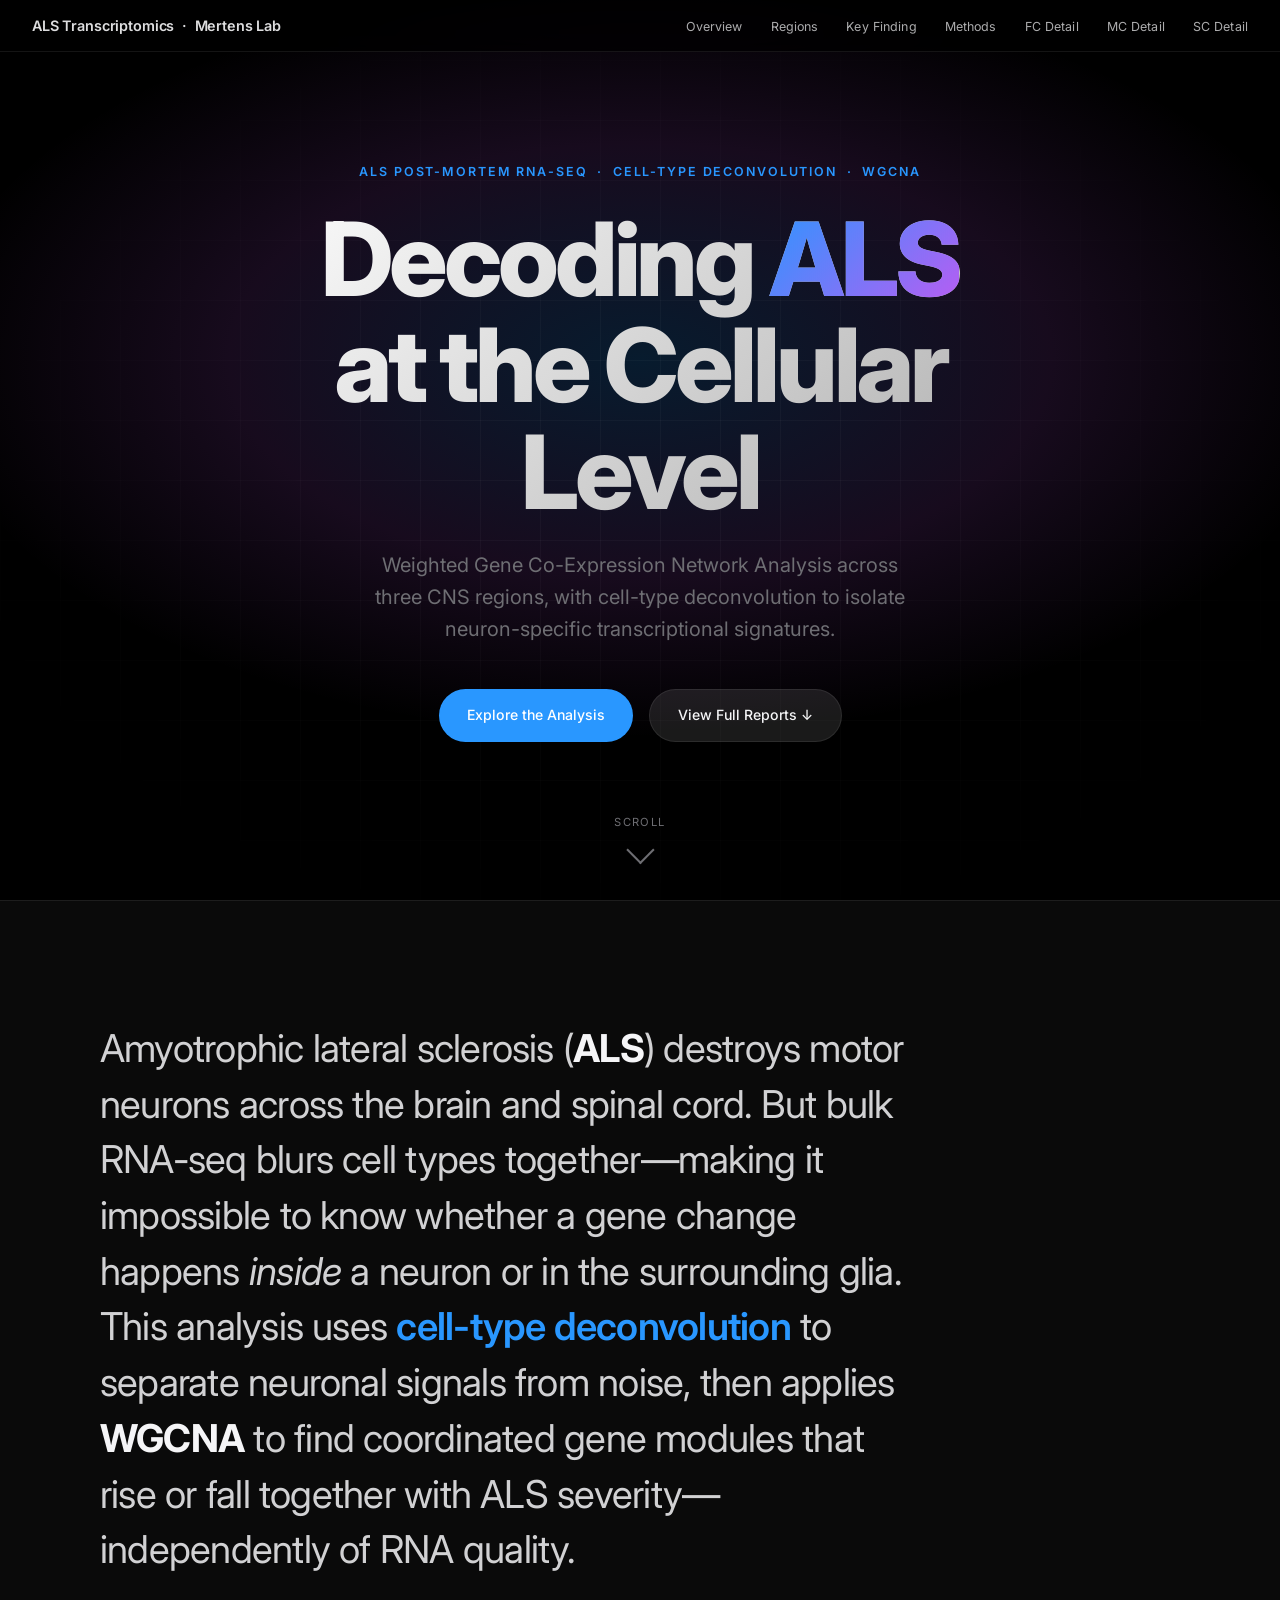
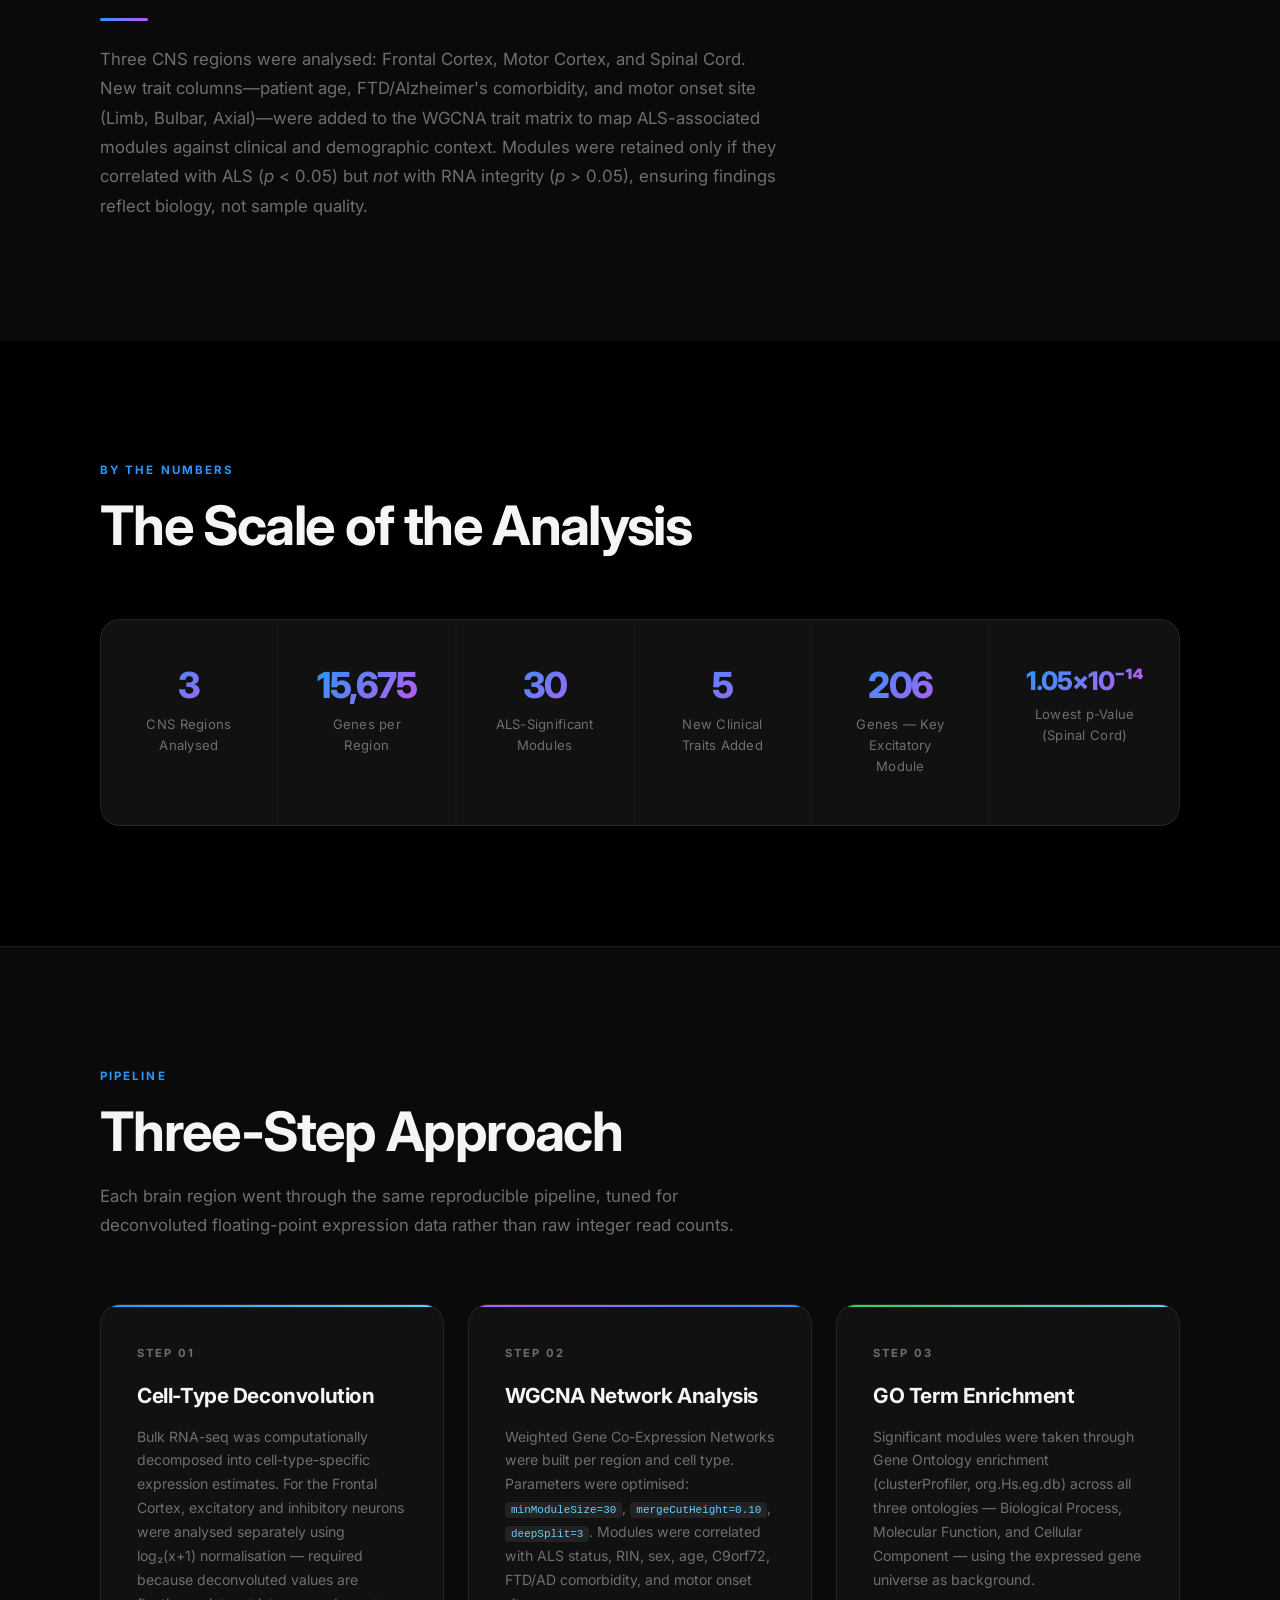
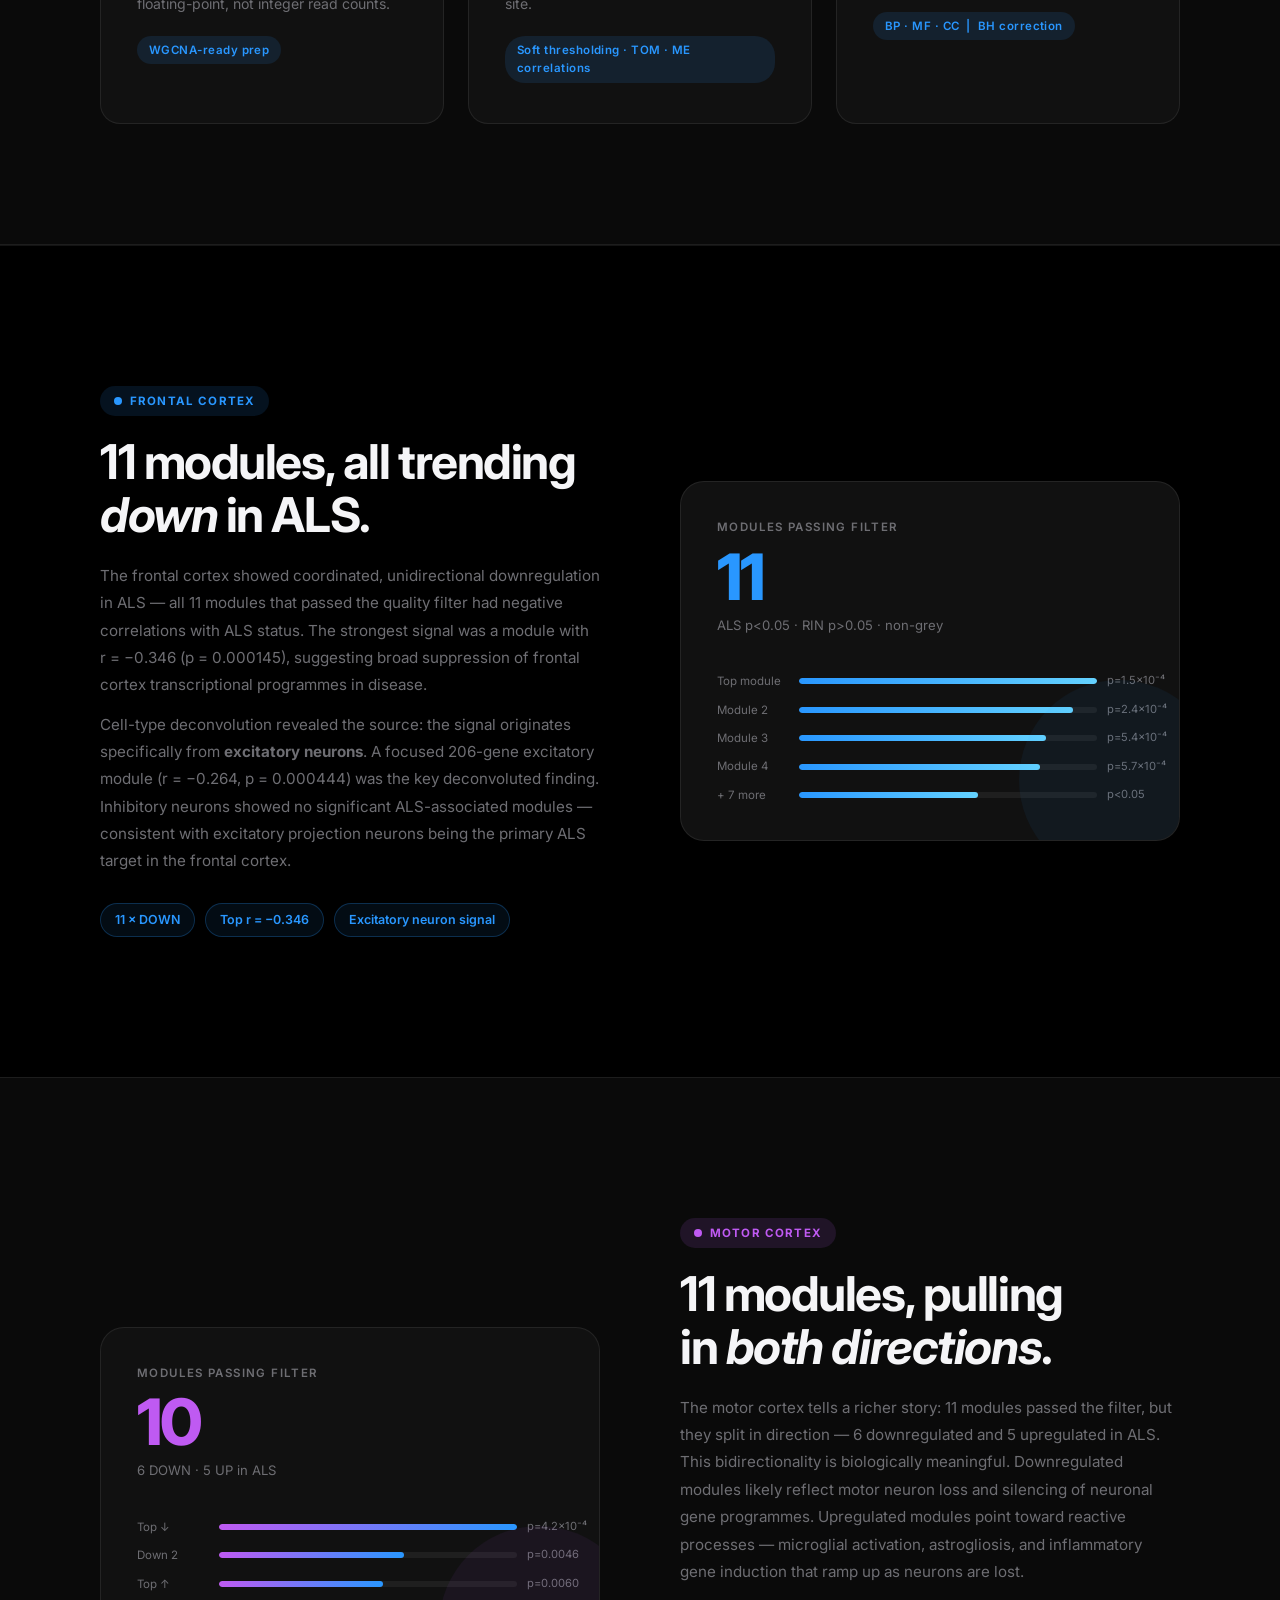
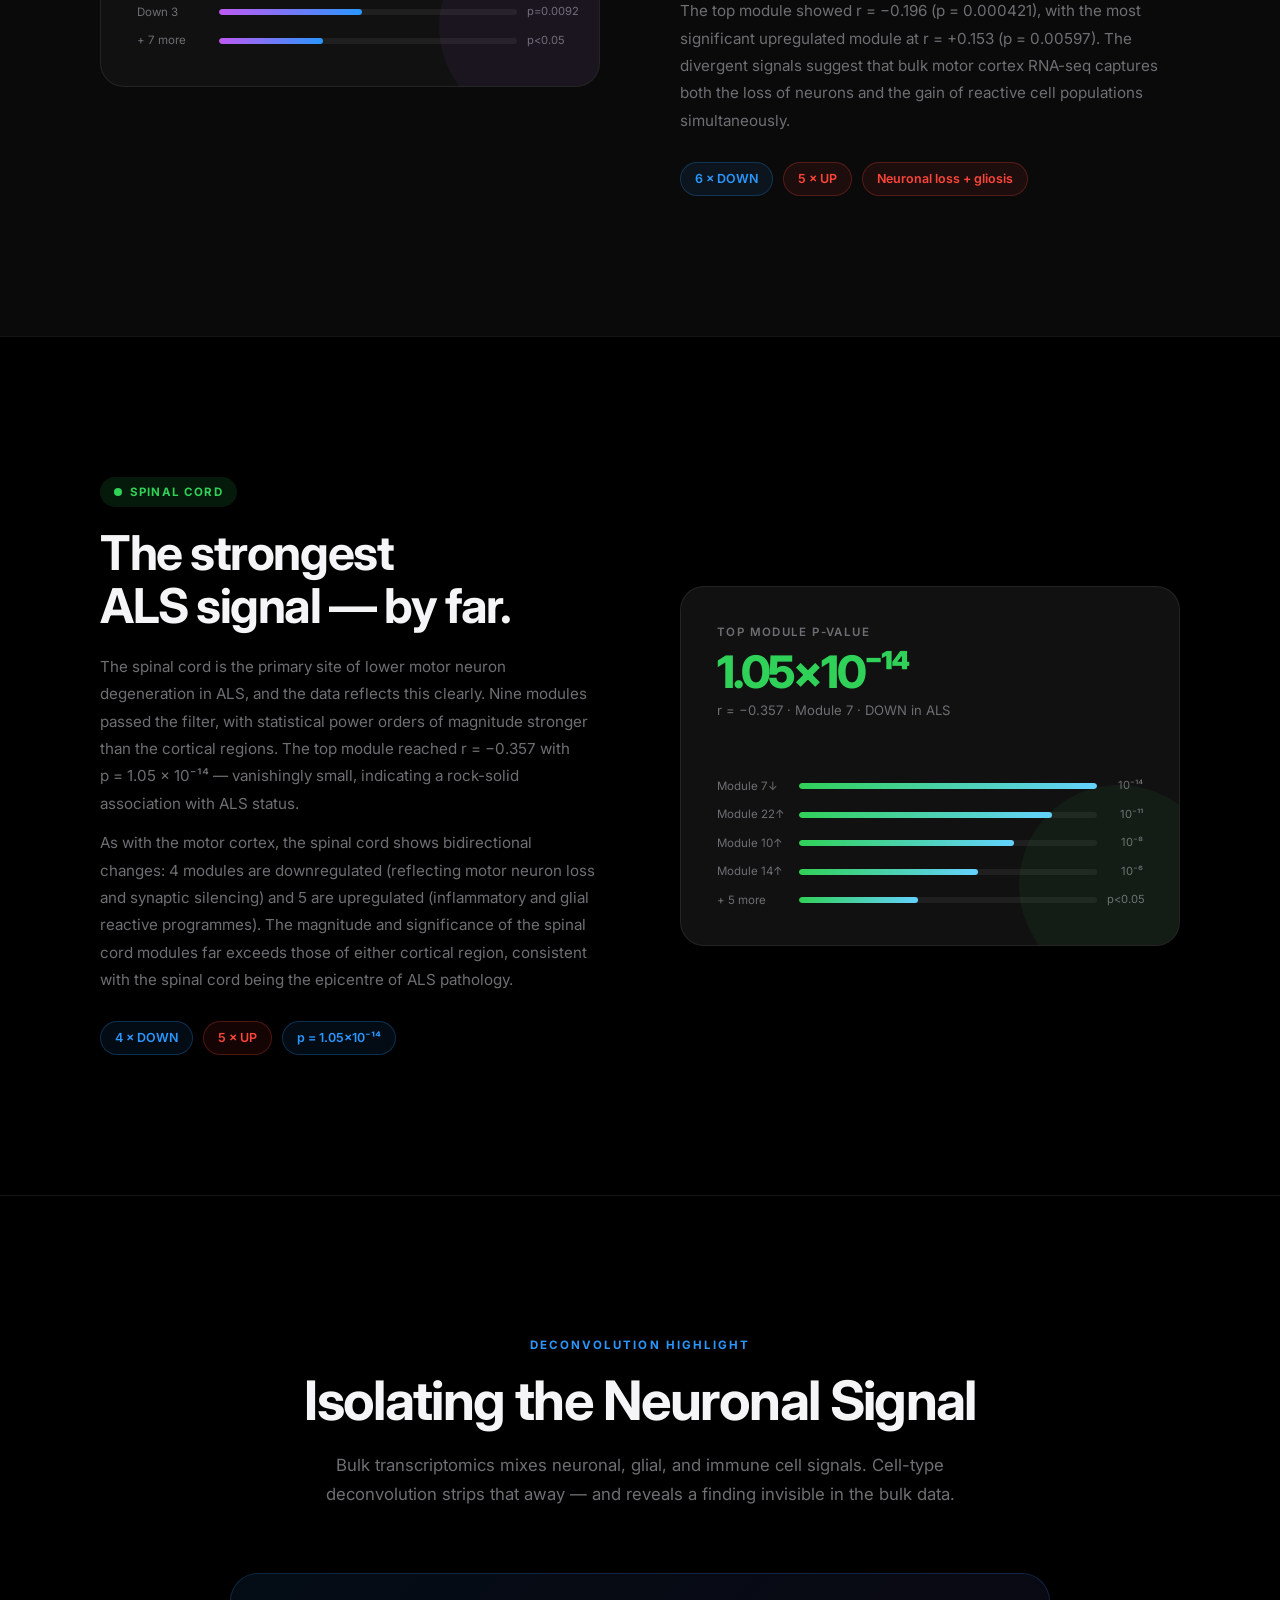
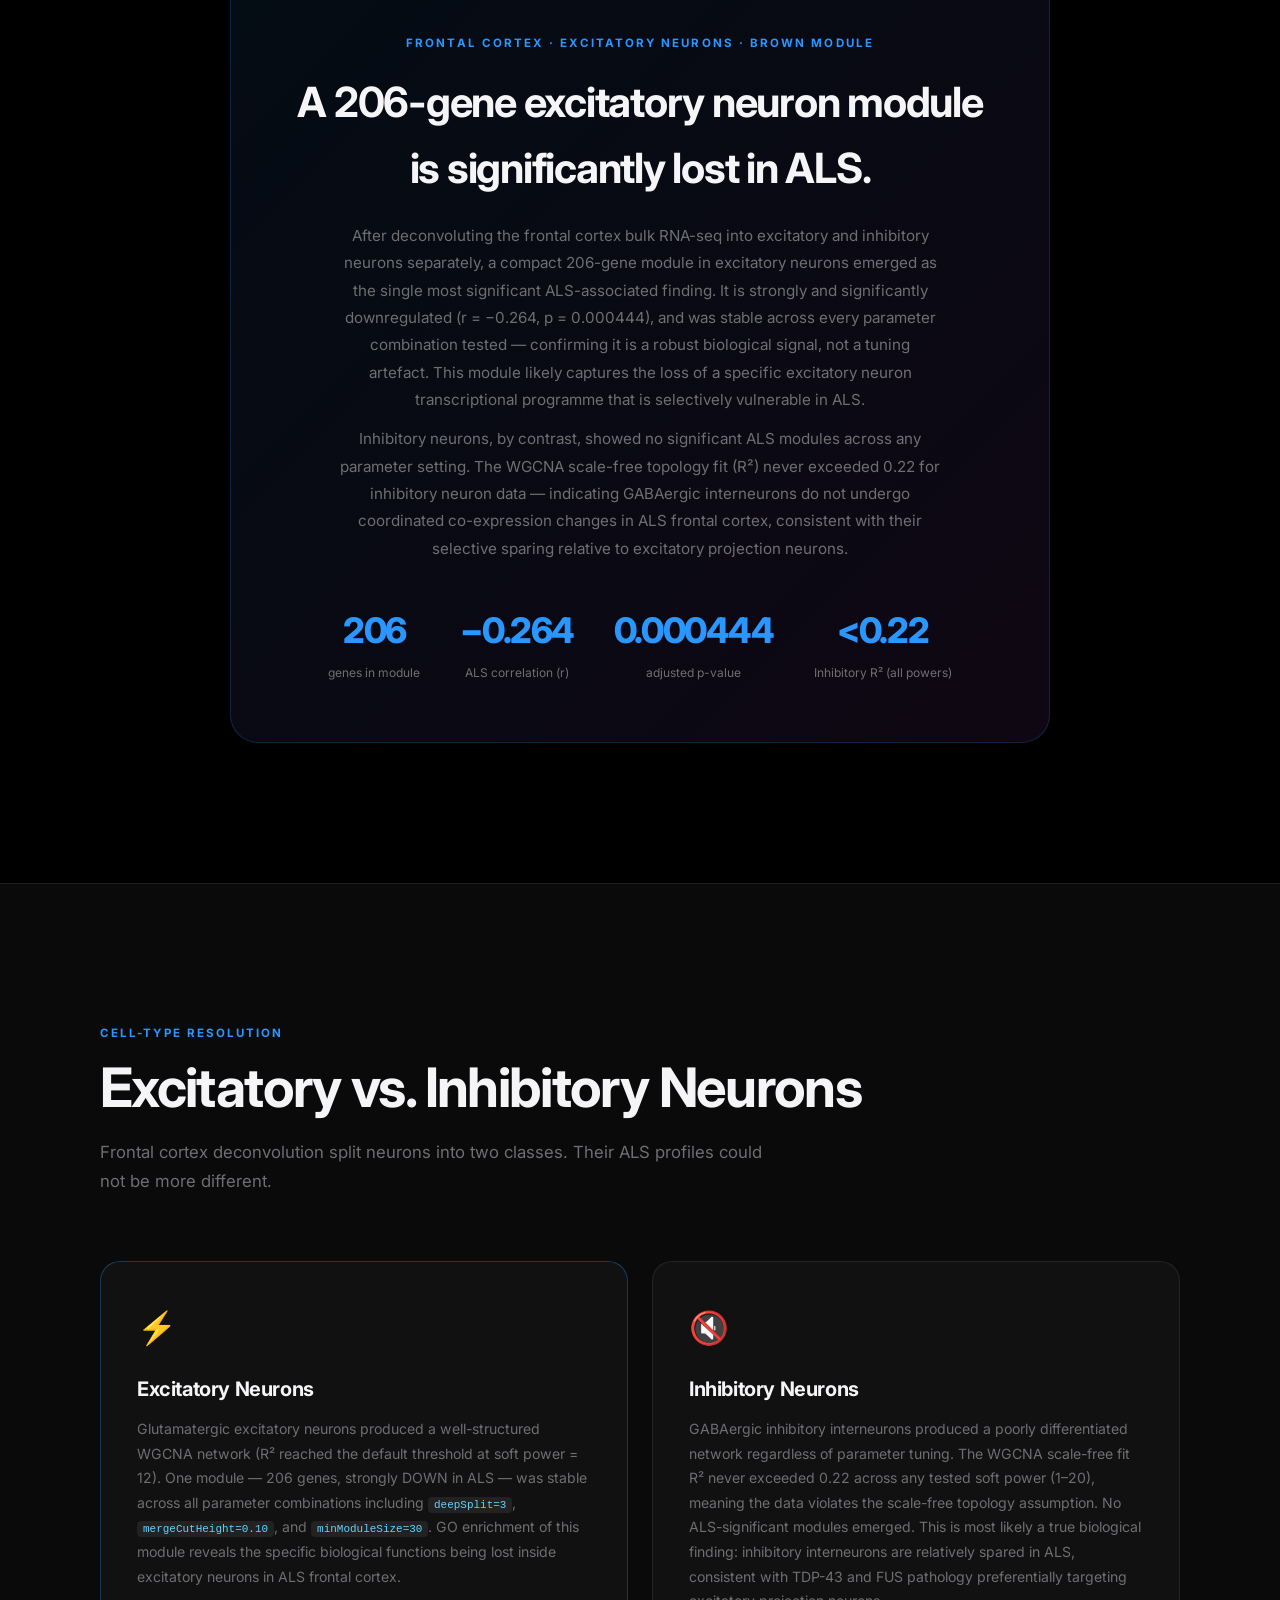
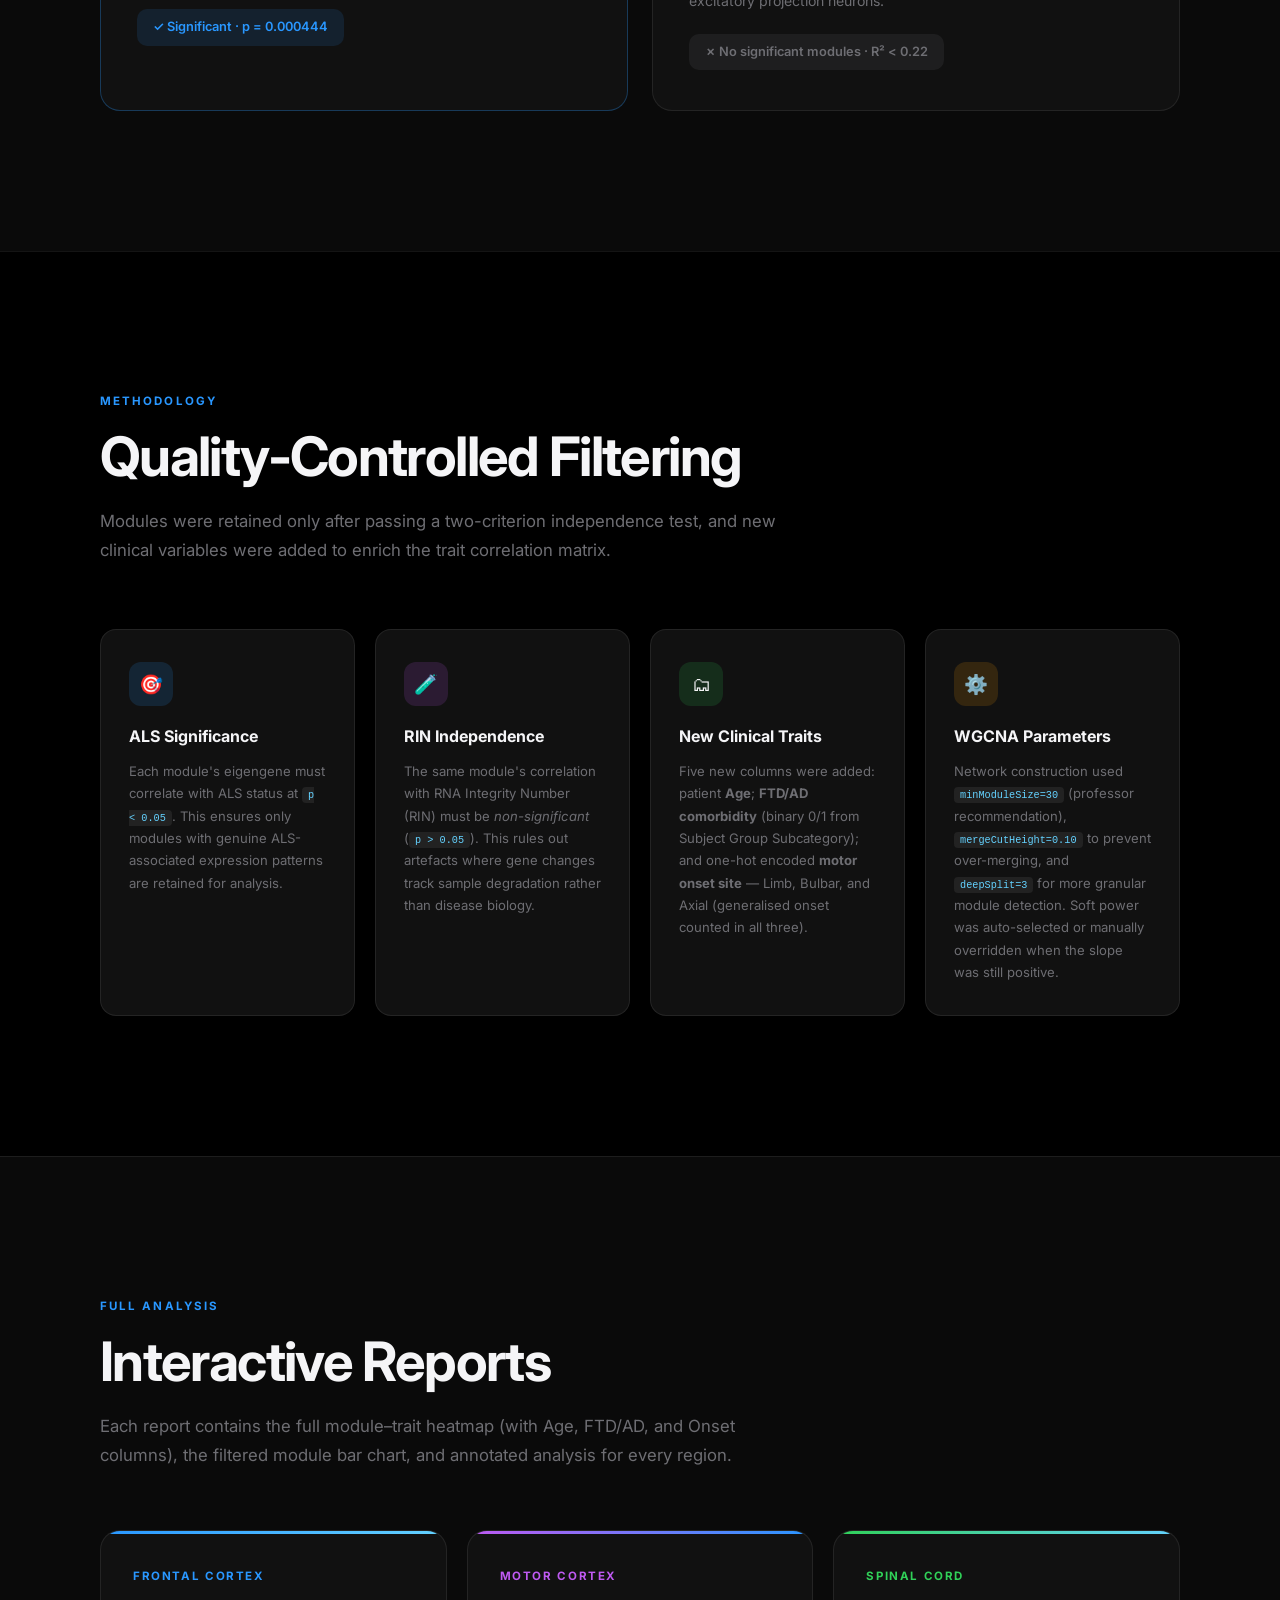
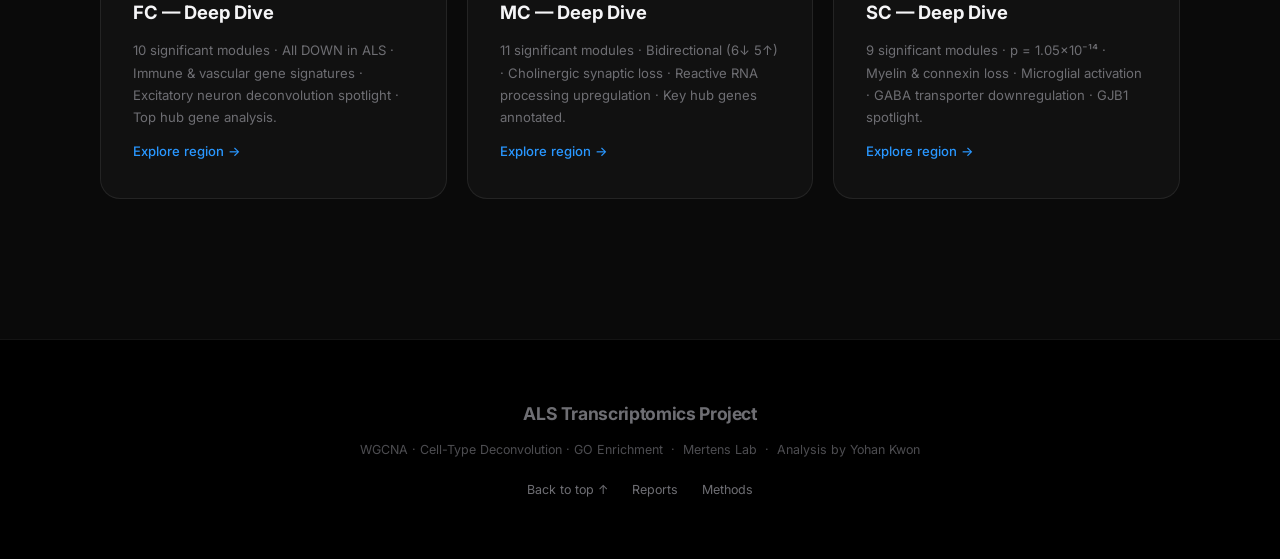
==== index.html @ 83c4ae84 "Add detailed region pages (FC, MC, SC) with gene-level analysis and redesign - Add shared style.css " ====
<!DOCTYPE html>
<html lang="en">
<head>
  <meta charset="UTF-8" />
  <meta name="viewport" content="width=device-width, initial-scale=1.0" />
  <title>ALS Transcriptomics — Yohan Kwon</title>
  <link rel="preconnect" href="https://fonts.googleapis.com" />
  <link href="https://fonts.googleapis.com/css2?family=Inter:wght@300;400;500;600;700;800;900&display=swap" rel="stylesheet" />
  <style>
    /* ── Reset & Base ─────────────────────────────────────────────── */
    *, *::before, *::after { box-sizing: border-box; margin: 0; padding: 0; }
    :root {
      --black:   #000000;
      --dark:    #0a0a0a;
      --card:    #111111;
      --card2:   #161616;
      --border:  rgba(255,255,255,0.08);
      --white:   #f5f5f7;
      --grey:    #6e6e73;
      --blue:    #2997ff;
      --purple:  #bf5af2;
      --green:   #30d158;
      --orange:  #ff9f0a;
      --red:     #ff453a;
      --teal:    #64d2ff;
    }
    html { scroll-behavior: smooth; }
    body {
      font-family: 'Inter', -apple-system, BlinkMacSystemFont, sans-serif;
      background: var(--black);
      color: var(--white);
      overflow-x: hidden;
      line-height: 1.6;
    }

    /* ── Nav ──────────────────────────────────────────────────────── */
    nav {
      position: fixed; top: 0; left: 0; right: 0; z-index: 100;
      height: 52px;
      display: flex; align-items: center; justify-content: space-between;
      padding: 0 32px;
      background: rgba(0,0,0,0.72);
      backdrop-filter: saturate(180%) blur(20px);
      -webkit-backdrop-filter: saturate(180%) blur(20px);
      border-bottom: 1px solid var(--border);
      transition: background 0.3s;
    }
    .nav-brand { font-size: 0.9rem; font-weight: 600; letter-spacing: -0.01em; opacity: 0.9; }
    .nav-links { display: flex; gap: 28px; list-style: none; }
    .nav-links a {
      font-size: 0.78rem; color: var(--white); text-decoration: none;
      opacity: 0.7; transition: opacity 0.2s; letter-spacing: 0.01em;
    }
    .nav-links a:hover { opacity: 1; }

    /* ── Hero ─────────────────────────────────────────────────────── */
    #hero {
      min-height: 100vh;
      display: flex; flex-direction: column; align-items: center; justify-content: center;
      position: relative; overflow: hidden; text-align: center; padding: 0 24px;
    }
    .hero-bg {
      position: absolute; inset: 0; z-index: 0;
      background: radial-gradient(ellipse 80% 60% at 50% 40%,
        rgba(41,151,255,0.18) 0%,
        rgba(191,90,242,0.12) 40%,
        transparent 70%);
      animation: pulse 8s ease-in-out infinite alternate;
    }
    @keyframes pulse {
      from { opacity: 0.6; transform: scale(1); }
      to   { opacity: 1;   transform: scale(1.08); }
    }
    /* animated mesh grid */
    .hero-grid {
      position: absolute; inset: 0; z-index: 0;
      background-image:
        linear-gradient(rgba(255,255,255,0.03) 1px, transparent 1px),
        linear-gradient(90deg, rgba(255,255,255,0.03) 1px, transparent 1px);
      background-size: 60px 60px;
      mask-image: radial-gradient(ellipse 70% 70% at center, black 20%, transparent 80%);
    }
    .hero-content { position: relative; z-index: 1; max-width: 860px; }
    .hero-eyebrow {
      display: inline-block;
      font-size: 0.78rem; font-weight: 600; letter-spacing: 0.15em;
      text-transform: uppercase; color: var(--blue);
      margin-bottom: 24px; opacity: 0;
      animation: fadeUp 0.8s 0.2s ease forwards;
    }
    .hero-title {
      font-size: clamp(3.2rem, 8vw, 7rem);
      font-weight: 800; line-height: 1.04; letter-spacing: -0.04em;
      background: linear-gradient(135deg, #fff 0%, #aaa 100%);
      -webkit-background-clip: text; -webkit-text-fill-color: transparent;
      background-clip: text;
      opacity: 0; animation: fadeUp 0.9s 0.4s ease forwards;
    }
    .hero-title span {
      background: linear-gradient(135deg, var(--blue) 0%, var(--purple) 100%);
      -webkit-background-clip: text; -webkit-text-fill-color: transparent;
      background-clip: text;
    }
    .hero-sub {
      margin-top: 24px; font-size: 1.25rem; font-weight: 400;
      color: var(--grey); max-width: 560px; margin-inline: auto;
      opacity: 0; animation: fadeUp 0.9s 0.6s ease forwards;
    }
    .hero-cta {
      margin-top: 44px; display: flex; gap: 16px; justify-content: center; flex-wrap: wrap;
      opacity: 0; animation: fadeUp 0.9s 0.8s ease forwards;
    }
    .btn {
      display: inline-flex; align-items: center; gap: 8px;
      padding: 14px 28px; border-radius: 980px;
      font-size: 0.88rem; font-weight: 500; text-decoration: none;
      transition: all 0.25s ease; cursor: pointer; border: none;
    }
    .btn-primary { background: var(--blue); color: #fff; }
    .btn-primary:hover { background: #57aaff; transform: scale(1.03); }
    .btn-secondary {
      background: rgba(255,255,255,0.1); color: var(--white);
      border: 1px solid var(--border);
    }
    .btn-secondary:hover { background: rgba(255,255,255,0.18); transform: scale(1.03); }
    .scroll-hint {
      position: absolute; bottom: 40px; left: 50%; transform: translateX(-50%);
      opacity: 0; animation: fadeIn 1s 1.4s ease forwards;
      display: flex; flex-direction: column; align-items: center; gap: 8px;
    }
    .scroll-hint span { font-size: 0.7rem; letter-spacing: 0.12em; text-transform: uppercase; color: var(--grey); }
    .scroll-arrow {
      width: 20px; height: 20px; border-right: 2px solid var(--grey); border-bottom: 2px solid var(--grey);
      transform: rotate(45deg); animation: bounce 1.6s ease-in-out infinite;
    }
    @keyframes bounce { 0%,100% { transform: rotate(45deg) translateY(0); } 50% { transform: rotate(45deg) translateY(5px); } }
    @keyframes fadeUp { from { opacity:0; transform: translateY(28px); } to { opacity:1; transform: translateY(0); } }
    @keyframes fadeIn { from { opacity:0; } to { opacity:1; } }

    /* ── Section Base ─────────────────────────────────────────────── */
    section { padding: 120px 24px; }
    .container { max-width: 1080px; margin: 0 auto; }
    .section-eyebrow {
      font-size: 0.72rem; font-weight: 700; letter-spacing: 0.18em;
      text-transform: uppercase; color: var(--blue); margin-bottom: 16px;
    }
    .section-title {
      font-size: clamp(2rem, 5vw, 3.4rem); font-weight: 700;
      line-height: 1.1; letter-spacing: -0.03em;
    }
    .section-body {
      margin-top: 20px; font-size: 1.05rem; color: var(--grey);
      line-height: 1.75; max-width: 680px;
    }

    /* ── Scroll reveal ────────────────────────────────────────────── */
    .reveal {
      opacity: 0; transform: translateY(40px);
      transition: opacity 0.75s ease, transform 0.75s ease;
    }
    .reveal.visible { opacity: 1; transform: translateY(0); }
    .reveal-left  { opacity:0; transform: translateX(-50px); transition: opacity 0.75s ease, transform 0.75s ease; }
    .reveal-right { opacity:0; transform: translateX(50px);  transition: opacity 0.75s ease, transform 0.75s ease; }
    .reveal-left.visible, .reveal-right.visible { opacity:1; transform: translateX(0); }
    .stagger > * { opacity:0; transform: translateY(30px); transition: opacity 0.6s ease, transform 0.6s ease; }
    .stagger.visible > *:nth-child(1) { opacity:1; transform:none; transition-delay:0s; }
    .stagger.visible > *:nth-child(2) { opacity:1; transform:none; transition-delay:0.1s; }
    .stagger.visible > *:nth-child(3) { opacity:1; transform:none; transition-delay:0.2s; }
    .stagger.visible > *:nth-child(4) { opacity:1; transform:none; transition-delay:0.3s; }
    .stagger.visible > *:nth-child(5) { opacity:1; transform:none; transition-delay:0.4s; }
    .stagger.visible > *:nth-child(6) { opacity:1; transform:none; transition-delay:0.5s; }

    /* ── Intro ────────────────────────────────────────────────────── */
    #intro { background: var(--dark); border-top: 1px solid var(--border); }
    .intro-big {
      font-size: clamp(1.5rem, 3.5vw, 2.4rem); font-weight: 400;
      line-height: 1.45; letter-spacing: -0.02em; color: rgba(245,245,247,0.85);
      max-width: 820px;
    }
    .intro-big strong { color: var(--white); font-weight: 700; }
    .intro-big .blue { color: var(--blue); font-weight: 600; }

    /* ── Stats ────────────────────────────────────────────────────── */
    #stats { background: var(--black); }
    .stats-grid {
      display: grid; grid-template-columns: repeat(6, 1fr);
      gap: 2px; background: var(--border); border: 1px solid var(--border);
      border-radius: 20px; overflow: hidden; margin-top: 64px;
    }
    @media (max-width: 900px) {
      .stats-grid { grid-template-columns: repeat(3, 1fr); }
    }
    @media (max-width: 560px) {
      .stats-grid { grid-template-columns: repeat(2, 1fr); }
    }
    .stat-cell {
      background: var(--card); padding: 48px 36px; text-align: center;
      transition: background 0.3s;
    }
    .stat-cell:hover { background: var(--card2); }
    .stat-num {
      font-size: clamp(1.8rem, 2.8vw, 3rem); font-weight: 800; letter-spacing: -0.04em;
      background: linear-gradient(135deg, var(--blue), var(--purple));
      -webkit-background-clip: text; -webkit-text-fill-color: transparent;
      background-clip: text; line-height: 1;
    }
    .stat-label { margin-top: 10px; font-size: 0.82rem; color: var(--grey); letter-spacing: 0.02em; }

    /* ── Approach ─────────────────────────────────────────────────── */
    #approach { background: var(--dark); border-top: 1px solid var(--border); border-bottom: 1px solid var(--border); }
    .approach-steps {
      display: grid; grid-template-columns: repeat(auto-fit, minmax(280px, 1fr));
      gap: 24px; margin-top: 64px;
    }
    .step-card {
      background: var(--card); border: 1px solid var(--border); border-radius: 20px;
      padding: 40px 36px; position: relative; overflow: hidden;
      transition: transform 0.35s ease, border-color 0.35s ease;
    }
    .step-card:hover { transform: translateY(-6px); border-color: rgba(41,151,255,0.3); }
    .step-card::before {
      content: ''; position: absolute; top: 0; left: 0; right: 0; height: 2px;
    }
    .step-card.c1::before { background: linear-gradient(90deg, var(--blue), var(--teal)); }
    .step-card.c2::before { background: linear-gradient(90deg, var(--purple), var(--blue)); }
    .step-card.c3::before { background: linear-gradient(90deg, var(--green), var(--teal)); }
    .step-num { font-size: 0.7rem; font-weight: 700; letter-spacing: 0.18em; text-transform: uppercase; color: var(--grey); }
    .step-title { font-size: 1.3rem; font-weight: 700; margin-top: 16px; letter-spacing: -0.02em; }
    .step-body { margin-top: 12px; font-size: 0.88rem; color: var(--grey); line-height: 1.7; }
    .step-tag {
      display: inline-block; margin-top: 20px; padding: 5px 12px; border-radius: 20px;
      font-size: 0.72rem; font-weight: 600; letter-spacing: 0.04em;
      background: rgba(41,151,255,0.12); color: var(--blue);
    }

    /* ── Region sections ──────────────────────────────────────────── */
    .region-section {
      padding: 140px 24px;
      border-top: 1px solid var(--border);
    }
    .region-section:nth-child(odd) { background: var(--black); }
    .region-section:nth-child(even) { background: var(--dark); }
    .region-layout {
      display: grid; grid-template-columns: 1fr 1fr; gap: 80px;
      align-items: center;
    }
    @media (max-width: 768px) { .region-layout { grid-template-columns: 1fr; gap: 48px; } }
    .region-accent {
      display: inline-flex; align-items: center; gap: 8px;
      padding: 6px 14px; border-radius: 20px;
      font-size: 0.72rem; font-weight: 700; letter-spacing: 0.1em; text-transform: uppercase;
      margin-bottom: 20px;
    }
    .region-accent.fc { background: rgba(41,151,255,0.12); color: var(--blue); }
    .region-accent.mc { background: rgba(191,90,242,0.12); color: var(--purple); }
    .region-accent.sc { background: rgba(48,209,88,0.12); color: var(--green); }
    .region-dot { width: 8px; height: 8px; border-radius: 50%; }
    .region-accent.fc .region-dot { background: var(--blue); }
    .region-accent.mc .region-dot { background: var(--purple); }
    .region-accent.sc .region-dot { background: var(--green); }
    .region-title { font-size: clamp(2rem, 4vw, 3rem); font-weight: 700; letter-spacing: -0.03em; line-height: 1.1; }
    .region-desc { margin-top: 20px; font-size: 0.95rem; color: var(--grey); line-height: 1.8; }
    .module-badge-row { display: flex; flex-wrap: wrap; gap: 10px; margin-top: 28px; }
    .mbadge {
      padding: 6px 14px; border-radius: 20px; font-size: 0.78rem; font-weight: 600;
      border: 1px solid;
    }
    .mbadge.down { background: rgba(41,151,255,0.08); border-color: rgba(41,151,255,0.25); color: var(--blue); }
    .mbadge.up   { background: rgba(255,69,58,0.08);  border-color: rgba(255,69,58,0.25);  color: var(--red); }

    /* region visual panel */
    .region-panel {
      background: var(--card); border: 1px solid var(--border); border-radius: 24px;
      padding: 36px; min-height: 360px; display: flex; flex-direction: column; justify-content: space-between;
      position: relative; overflow: hidden;
    }
    .region-panel::after {
      content: ''; position: absolute; bottom: -40px; right: -40px;
      width: 200px; height: 200px; border-radius: 50%; opacity: 0.06;
    }
    .region-panel.fc::after { background: var(--blue); }
    .region-panel.mc::after { background: var(--purple); }
    .region-panel.sc::after { background: var(--green); }
    .panel-label { font-size: 0.72rem; font-weight: 600; letter-spacing: 0.12em; text-transform: uppercase; color: var(--grey); }
    .panel-big { font-size: 4rem; font-weight: 800; letter-spacing: -0.05em; margin-top: 8px; line-height: 1; }
    .panel-big.fc-c { color: var(--blue); }
    .panel-big.mc-c { color: var(--purple); }
    .panel-big.sc-c { color: var(--green); }
    .panel-sub { font-size: 0.82rem; color: var(--grey); margin-top: 6px; }
    .bar-list { display: flex; flex-direction: column; gap: 10px; margin-top: 20px; }
    .bar-row { display: flex; align-items: center; gap: 10px; }
    .bar-name { font-size: 0.72rem; color: var(--grey); width: 72px; flex-shrink: 0; }
    .bar-track { flex: 1; height: 6px; background: rgba(255,255,255,0.06); border-radius: 3px; overflow: hidden; }
    .bar-fill { height: 100%; border-radius: 3px; transition: width 1.2s cubic-bezier(0.22,1,0.36,1); width: 0; }
    .bar-fill.fc-f { background: linear-gradient(90deg, var(--blue), var(--teal)); }
    .bar-fill.mc-f { background: linear-gradient(90deg, var(--purple), var(--blue)); }
    .bar-fill.sc-f { background: linear-gradient(90deg, var(--green), var(--teal)); }
    .bar-val { font-size: 0.7rem; color: var(--grey); width: 36px; text-align: right; flex-shrink: 0; }

    /* ── Highlight finding ────────────────────────────────────────── */
    #finding {
      background: var(--black); border-top: 1px solid var(--border);
      padding: 140px 24px; text-align: center;
    }
    .finding-card {
      max-width: 820px; margin: 64px auto 0;
      background: linear-gradient(135deg, rgba(41,151,255,0.08), rgba(191,90,242,0.08));
      border: 1px solid rgba(41,151,255,0.2);
      border-radius: 28px; padding: 60px 48px;
      position: relative; overflow: hidden;
    }
    .finding-card::before {
      content: ''; position: absolute; top: -1px; left: 10%; right: 10%; height: 1px;
      background: linear-gradient(90deg, transparent, var(--blue), var(--purple), transparent);
    }
    .finding-eyebrow { font-size: 0.72rem; font-weight: 700; letter-spacing: 0.18em; text-transform: uppercase; color: var(--blue); }
    .finding-title { font-size: clamp(1.8rem, 4vw, 2.6rem); font-weight: 700; margin-top: 16px; letter-spacing: -0.03em; }
    .finding-body { margin-top: 20px; font-size: 0.95rem; color: var(--grey); line-height: 1.8; max-width: 600px; margin-inline: auto; }
    .finding-stats { display: flex; justify-content: center; gap: 40px; margin-top: 40px; flex-wrap: wrap; }
    .finding-stat .num { font-size: 2.2rem; font-weight: 800; letter-spacing: -0.04em; color: var(--blue); }
    .finding-stat .lbl { font-size: 0.75rem; color: var(--grey); margin-top: 4px; }

    /* ── Deconvolution ────────────────────────────────────────────── */
    #deconv { background: var(--dark); border-top: 1px solid var(--border); padding: 140px 24px; }
    .deconv-grid {
      display: grid; grid-template-columns: 1fr 1fr; gap: 24px; margin-top: 64px;
    }
    @media (max-width: 768px) { .deconv-grid { grid-template-columns: 1fr; } }
    .deconv-card {
      background: var(--card); border: 1px solid var(--border); border-radius: 20px;
      padding: 40px 36px; transition: transform 0.3s ease, border-color 0.3s;
    }
    .deconv-card:hover { transform: translateY(-4px); border-color: rgba(255,255,255,0.15); }
    .deconv-card.sig { border-color: rgba(41,151,255,0.3); }
    .deconv-icon { font-size: 2rem; margin-bottom: 20px; }
    .deconv-title { font-size: 1.25rem; font-weight: 700; letter-spacing: -0.02em; }
    .deconv-body { margin-top: 12px; font-size: 0.88rem; color: var(--grey); line-height: 1.75; }
    .deconv-result {
      display: inline-block; margin-top: 20px; padding: 8px 16px; border-radius: 10px;
      font-size: 0.8rem; font-weight: 600;
    }
    .deconv-result.sig { background: rgba(41,151,255,0.12); color: var(--blue); }
    .deconv-result.ns  { background: rgba(110,110,115,0.15); color: var(--grey); }

    /* ── Filter methodology ───────────────────────────────────────── */
    #method {
      background: var(--black); border-top: 1px solid var(--border);
      padding: 140px 24px;
    }
    .method-grid { display: grid; grid-template-columns: repeat(auto-fit, minmax(240px,1fr)); gap: 20px; margin-top: 64px; }
    .method-card {
      background: var(--card); border: 1px solid var(--border); border-radius: 16px;
      padding: 32px 28px; transition: transform 0.3s;
    }
    .method-card:hover { transform: translateY(-4px); }
    .method-icon { width: 44px; height: 44px; border-radius: 12px; display: flex; align-items: center; justify-content: center; font-size: 1.2rem; margin-bottom: 18px; }
    .method-icon.blue   { background: rgba(41,151,255,0.15); }
    .method-icon.purple { background: rgba(191,90,242,0.15); }
    .method-icon.green  { background: rgba(48,209,88,0.15); }
    .method-icon.orange { background: rgba(255,159,10,0.15); }
    .method-title { font-size: 1rem; font-weight: 700; }
    .method-body  { margin-top: 10px; font-size: 0.82rem; color: var(--grey); line-height: 1.7; }
    code { font-family: 'SF Mono', 'Fira Code', monospace; font-size: 0.78em; background: rgba(255,255,255,0.07); padding: 2px 6px; border-radius: 4px; color: var(--teal); }

    /* ── Reports ──────────────────────────────────────────────────── */
    #reports { background: var(--dark); border-top: 1px solid var(--border); padding: 140px 24px; }
    .reports-grid { display: grid; grid-template-columns: repeat(auto-fit, minmax(280px,1fr)); gap: 20px; margin-top: 60px; }
    .report-card {
      background: var(--card); border: 1px solid var(--border); border-radius: 20px;
      padding: 36px 32px; text-decoration: none; color: var(--white);
      display: flex; flex-direction: column; gap: 12px;
      transition: transform 0.3s ease, border-color 0.3s, box-shadow 0.3s;
      position: relative; overflow: hidden;
    }
    .report-card::after {
      content: ''; position: absolute; top: 0; left: 0; right: 0; height: 3px;
    }
    .report-card.fc::after { background: linear-gradient(90deg, var(--blue), var(--teal)); }
    .report-card.mc::after { background: linear-gradient(90deg, var(--purple), var(--blue)); }
    .report-card.sc::after { background: linear-gradient(90deg, var(--green), var(--teal)); }
    .report-card:hover { transform: translateY(-8px); border-color: rgba(255,255,255,0.2); box-shadow: 0 24px 60px rgba(0,0,0,0.5); }
    .report-region { font-size: 0.72rem; font-weight: 700; letter-spacing: 0.14em; text-transform: uppercase; }
    .report-region.fc { color: var(--blue); }
    .report-region.mc { color: var(--purple); }
    .report-region.sc { color: var(--green); }
    .report-title { font-size: 1.15rem; font-weight: 700; }
    .report-body { font-size: 0.82rem; color: var(--grey); line-height: 1.7; }
    .report-arrow { margin-top: auto; font-size: 0.82rem; color: var(--blue); font-weight: 500; display: flex; align-items: center; gap: 6px; }

    /* ── Footer ───────────────────────────────────────────────────── */
    footer {
      background: var(--black); border-top: 1px solid var(--border);
      padding: 60px 24px; text-align: center;
    }
    .footer-logo { font-size: 1.1rem; font-weight: 700; letter-spacing: -0.02em; color: var(--grey); }
    .footer-note { margin-top: 12px; font-size: 0.78rem; color: rgba(110,110,115,0.7); }
    .footer-links { display: flex; justify-content: center; gap: 24px; margin-top: 20px; }
    .footer-links a { font-size: 0.78rem; color: var(--grey); text-decoration: none; transition: color 0.2s; }
    .footer-links a:hover { color: var(--blue); }

    /* ── Misc utils ───────────────────────────────────────────────── */
    .divider { width: 48px; height: 3px; background: linear-gradient(90deg, var(--blue), var(--purple)); border-radius: 2px; margin: 24px 0; }
    .tag { display: inline-block; padding: 4px 12px; border-radius: 20px; font-size: 0.72rem; font-weight: 600; background: rgba(255,255,255,0.06); color: var(--grey); margin-right: 6px; }
  </style>
</head>
<body>

<!-- NAV -->
<nav>
  <div class="nav-brand">ALS Transcriptomics &nbsp;·&nbsp; Mertens Lab</div>
  <ul class="nav-links">
    <li><a href="#intro">Overview</a></li>
    <li><a href="#regions">Regions</a></li>
    <li><a href="#finding">Key Finding</a></li>
    <li><a href="#method">Methods</a></li>
    <li><a href="fc.html">FC Detail</a></li>
    <li><a href="mc.html">MC Detail</a></li>
    <li><a href="sc.html">SC Detail</a></li>
  </ul>
</nav>

<!-- HERO -->
<section id="hero">
  <div class="hero-bg"></div>
  <div class="hero-grid"></div>
  <div class="hero-content">
    <div class="hero-eyebrow">ALS Post-Mortem RNA-seq &nbsp;·&nbsp; Cell-Type Deconvolution &nbsp;·&nbsp; WGCNA</div>
    <h1 class="hero-title">Decoding <span>ALS</span><br>at the Cellular Level</h1>
    <p class="hero-sub">Weighted Gene Co-Expression Network Analysis across three CNS regions, with cell-type deconvolution to isolate neuron-specific transcriptional signatures.</p>
    <div class="hero-cta">
      <a href="#intro" class="btn btn-primary">Explore the Analysis</a>
      <a href="#reports" class="btn btn-secondary">View Full Reports ↓</a>
    </div>
  </div>
  <div class="scroll-hint">
    <span>Scroll</span>
    <div class="scroll-arrow"></div>
  </div>
</section>

<!-- INTRO -->
<section id="intro">
  <div class="container">
    <p class="intro-big reveal">
      Amyotrophic lateral sclerosis (<strong>ALS</strong>) destroys motor neurons across the brain and spinal cord.
      But bulk RNA-seq blurs cell types together—making it impossible to know whether a gene change happens
      <em>inside</em> a neuron or in the surrounding glia. This analysis uses
      <strong class="blue">cell-type deconvolution</strong> to separate neuronal signals from noise,
      then applies <strong>WGCNA</strong> to find coordinated gene modules that rise or fall together with ALS severity—
      independently of RNA quality.
    </p>
    <div class="divider reveal" style="margin-top:40px;"></div>
    <p class="section-body reveal" style="margin-top:0;">
      Three CNS regions were analysed: Frontal Cortex, Motor Cortex, and Spinal Cord.
      New trait columns—patient age, FTD/Alzheimer's comorbidity, and motor onset site (Limb, Bulbar, Axial)—were
      added to the WGCNA trait matrix to map ALS-associated modules against clinical and demographic context.
      Modules were retained only if they correlated with ALS (<em>p</em> &lt; 0.05)
      but <em>not</em> with RNA integrity (<em>p</em> &gt; 0.05), ensuring findings reflect biology, not sample quality.
    </p>
  </div>
</section>

<!-- STATS -->
<section id="stats">
  <div class="container">
    <p class="section-eyebrow reveal">By the Numbers</p>
    <h2 class="section-title reveal">The Scale of the Analysis</h2>
    <div class="stats-grid stagger">
      <div class="stat-cell">
        <div class="stat-num" data-target="3">0</div>
        <div class="stat-label">CNS Regions Analysed</div>
      </div>
      <div class="stat-cell">
        <div class="stat-num" data-target="15675">0</div>
        <div class="stat-label">Genes per Region</div>
      </div>
      <div class="stat-cell">
        <div class="stat-num" data-target="30">0</div>
        <div class="stat-label">ALS-Significant Modules</div>
      </div>
      <div class="stat-cell">
        <div class="stat-num" data-target="5">0</div>
        <div class="stat-label">New Clinical Traits Added</div>
      </div>
      <div class="stat-cell">
        <div class="stat-num" data-target="206">0</div>
        <div class="stat-label">Genes — Key Excitatory Module</div>
      </div>
      <div class="stat-cell">
        <div class="stat-num" style="-webkit-text-fill-color:transparent;font-size:clamp(1.4rem,2vw,2.2rem);">1.05×10⁻¹⁴</div>
        <div class="stat-label">Lowest p-Value (Spinal Cord)</div>
      </div>
    </div>
  </div>
</section>

<!-- APPROACH -->
<section id="approach">
  <div class="container">
    <p class="section-eyebrow reveal">Pipeline</p>
    <h2 class="section-title reveal">Three-Step Approach</h2>
    <p class="section-body reveal">Each brain region went through the same reproducible pipeline, tuned for deconvoluted floating-point expression data rather than raw integer read counts.</p>
    <div class="approach-steps stagger">
      <div class="step-card c1">
        <div class="step-num">Step 01</div>
        <div class="step-title">Cell-Type Deconvolution</div>
        <div class="step-body">Bulk RNA-seq was computationally decomposed into cell-type-specific expression estimates. For the Frontal Cortex, excitatory and inhibitory neurons were analysed separately using log₂(x+1) normalisation — required because deconvoluted values are floating-point, not integer read counts.</div>
        <span class="step-tag">WGCNA-ready prep</span>
      </div>
      <div class="step-card c2">
        <div class="step-num">Step 02</div>
        <div class="step-title">WGCNA Network Analysis</div>
        <div class="step-body">Weighted Gene Co-Expression Networks were built per region and cell type. Parameters were optimised: <code>minModuleSize=30</code>, <code>mergeCutHeight=0.10</code>, <code>deepSplit=3</code>. Modules were correlated with ALS status, RIN, sex, age, C9orf72, FTD/AD comorbidity, and motor onset site.</div>
        <span class="step-tag">Soft thresholding · TOM · ME correlations</span>
      </div>
      <div class="step-card c3">
        <div class="step-num">Step 03</div>
        <div class="step-title">GO Term Enrichment</div>
        <div class="step-body">Significant modules were taken through Gene Ontology enrichment (clusterProfiler, org.Hs.eg.db) across all three ontologies — Biological Process, Molecular Function, and Cellular Component — using the expressed gene universe as background.</div>
        <span class="step-tag">BP · MF · CC &nbsp;|&nbsp; BH correction</span>
      </div>
    </div>
  </div>
</section>

<!-- REGIONS -->
<div id="regions">

  <!-- FRONTAL CORTEX -->
  <div class="region-section">
    <div class="container">
      <div class="region-layout">
        <div class="reveal-left">
          <div class="region-accent fc"><div class="region-dot"></div>Frontal Cortex</div>
          <h2 class="region-title">11 modules, all trending<br><em>down</em> in ALS.</h2>
          <p class="region-desc">
            The frontal cortex showed coordinated, unidirectional downregulation in ALS — all 11 modules that passed the quality filter had negative correlations with ALS status. The strongest signal was a module with r&nbsp;=&nbsp;−0.346 (p&nbsp;=&nbsp;0.000145), suggesting broad suppression of frontal cortex transcriptional programmes in disease.
          </p>
          <p class="region-desc" style="margin-top:12px;">
            Cell-type deconvolution revealed the source: the signal originates specifically from <strong>excitatory neurons</strong>. A focused 206-gene excitatory module (r&nbsp;=&nbsp;−0.264, p&nbsp;=&nbsp;0.000444) was the key deconvoluted finding. Inhibitory neurons showed no significant ALS-associated modules — consistent with excitatory projection neurons being the primary ALS target in the frontal cortex.
          </p>
          <div class="module-badge-row">
            <span class="mbadge down">11 × DOWN</span>
            <span class="mbadge down">Top r = −0.346</span>
            <span class="mbadge down">Excitatory neuron signal</span>
          </div>
        </div>
        <div class="reveal-right">
          <div class="region-panel fc">
            <div>
              <div class="panel-label">Modules passing filter</div>
              <div class="panel-big fc-c" data-target="11" data-color="fc">0</div>
              <div class="panel-sub">ALS p&lt;0.05 · RIN p&gt;0.05 · non-grey</div>
            </div>
            <div class="bar-list" id="fc-bars">
              <div class="bar-row"><span class="bar-name">Top module</span><div class="bar-track"><div class="bar-fill fc-f" data-pct="100"></div></div><span class="bar-val">p=1.5×10⁻⁴</span></div>
              <div class="bar-row"><span class="bar-name">Module 2</span><div class="bar-track"><div class="bar-fill fc-f" data-pct="92"></div></div><span class="bar-val">p=2.4×10⁻⁴</span></div>
              <div class="bar-row"><span class="bar-name">Module 3</span><div class="bar-track"><div class="bar-fill fc-f" data-pct="83"></div></div><span class="bar-val">p=5.4×10⁻⁴</span></div>
              <div class="bar-row"><span class="bar-name">Module 4</span><div class="bar-track"><div class="bar-fill fc-f" data-pct="81"></div></div><span class="bar-val">p=5.7×10⁻⁴</span></div>
              <div class="bar-row"><span class="bar-name">+ 7 more</span><div class="bar-track"><div class="bar-fill fc-f" data-pct="60"></div></div><span class="bar-val">p&lt;0.05</span></div>
            </div>
          </div>
        </div>
      </div>
    </div>
  </div>

  <!-- MOTOR CORTEX -->
  <div class="region-section">
    <div class="container">
      <div class="region-layout" style="direction:rtl;">
        <div class="reveal-right" style="direction:ltr;">
          <div class="region-accent mc"><div class="region-dot"></div>Motor Cortex</div>
          <h2 class="region-title">11 modules, pulling<br>in <em>both directions</em>.</h2>
          <p class="region-desc">
            The motor cortex tells a richer story: 11 modules passed the filter, but they split in direction — 6 downregulated and 5 upregulated in ALS. This bidirectionality is biologically meaningful. Downregulated modules likely reflect motor neuron loss and silencing of neuronal gene programmes. Upregulated modules point toward reactive processes — microglial activation, astrogliosis, and inflammatory gene induction that ramp up as neurons are lost.
          </p>
          <p class="region-desc" style="margin-top:12px;">
            The top module showed r&nbsp;=&nbsp;−0.196 (p&nbsp;=&nbsp;0.000421), with the most significant upregulated module at r&nbsp;=&nbsp;+0.153 (p&nbsp;=&nbsp;0.00597). The divergent signals suggest that bulk motor cortex RNA-seq captures both the loss of neurons and the gain of reactive cell populations simultaneously.
          </p>
          <div class="module-badge-row">
            <span class="mbadge down">6 × DOWN</span>
            <span class="mbadge up">5 × UP</span>
            <span class="mbadge up">Neuronal loss + gliosis</span>
          </div>
        </div>
        <div class="reveal-left" style="direction:ltr;">
          <div class="region-panel mc">
            <div>
              <div class="panel-label">Modules passing filter</div>
              <div class="panel-big mc-c" data-target="11" data-color="mc">0</div>
              <div class="panel-sub">6 DOWN · 5 UP in ALS</div>
            </div>
            <div class="bar-list" id="mc-bars">
              <div class="bar-row"><span class="bar-name">Top ↓</span><div class="bar-track"><div class="bar-fill mc-f" data-pct="100"></div></div><span class="bar-val">p=4.2×10⁻⁴</span></div>
              <div class="bar-row"><span class="bar-name">Down 2</span><div class="bar-track"><div class="bar-fill mc-f" data-pct="62"></div></div><span class="bar-val">p=0.0046</span></div>
              <div class="bar-row"><span class="bar-name">Top ↑</span><div class="bar-track"><div class="bar-fill mc-f" data-pct="55"></div></div><span class="bar-val">p=0.0060</span></div>
              <div class="bar-row"><span class="bar-name">Down 3</span><div class="bar-track"><div class="bar-fill mc-f" data-pct="48"></div></div><span class="bar-val">p=0.0092</span></div>
              <div class="bar-row"><span class="bar-name">+ 7 more</span><div class="bar-track"><div class="bar-fill mc-f" data-pct="35"></div></div><span class="bar-val">p&lt;0.05</span></div>
            </div>
          </div>
        </div>
      </div>
    </div>
  </div>

  <!-- SPINAL CORD -->
  <div class="region-section">
    <div class="container">
      <div class="region-layout">
        <div class="reveal-left">
          <div class="region-accent sc"><div class="region-dot"></div>Spinal Cord</div>
          <h2 class="region-title">The strongest<br>ALS signal — by far.</h2>
          <p class="region-desc">
            The spinal cord is the primary site of lower motor neuron degeneration in ALS, and the data reflects this clearly. Nine modules passed the filter, with statistical power orders of magnitude stronger than the cortical regions. The top module reached r&nbsp;=&nbsp;−0.357 with p&nbsp;=&nbsp;1.05&nbsp;×&nbsp;10⁻¹⁴ — vanishingly small, indicating a rock-solid association with ALS status.
          </p>
          <p class="region-desc" style="margin-top:12px;">
            As with the motor cortex, the spinal cord shows bidirectional changes: 4 modules are downregulated (reflecting motor neuron loss and synaptic silencing) and 5 are upregulated (inflammatory and glial reactive programmes). The magnitude and significance of the spinal cord modules far exceeds those of either cortical region, consistent with the spinal cord being the epicentre of ALS pathology.
          </p>
          <div class="module-badge-row">
            <span class="mbadge down">4 × DOWN</span>
            <span class="mbadge up">5 × UP</span>
            <span class="mbadge down">p = 1.05×10⁻¹⁴</span>
          </div>
        </div>
        <div class="reveal-right">
          <div class="region-panel sc">
            <div>
              <div class="panel-label">Top module p-value</div>
              <div class="panel-big sc-c" style="font-size:2.8rem;">1.05×10⁻¹⁴</div>
              <div class="panel-sub">r = −0.357 · Module 7 · DOWN in ALS</div>
            </div>
            <div class="bar-list" id="sc-bars">
              <div class="bar-row"><span class="bar-name">Module 7↓</span><div class="bar-track"><div class="bar-fill sc-f" data-pct="100"></div></div><span class="bar-val">10⁻¹⁴</span></div>
              <div class="bar-row"><span class="bar-name">Module 22↑</span><div class="bar-track"><div class="bar-fill sc-f" data-pct="85"></div></div><span class="bar-val">10⁻¹¹</span></div>
              <div class="bar-row"><span class="bar-name">Module 10↑</span><div class="bar-track"><div class="bar-fill sc-f" data-pct="72"></div></div><span class="bar-val">10⁻⁸</span></div>
              <div class="bar-row"><span class="bar-name">Module 14↑</span><div class="bar-track"><div class="bar-fill sc-f" data-pct="60"></div></div><span class="bar-val">10⁻⁶</span></div>
              <div class="bar-row"><span class="bar-name">+ 5 more</span><div class="bar-track"><div class="bar-fill sc-f" data-pct="40"></div></div><span class="bar-val">p&lt;0.05</span></div>
            </div>
          </div>
        </div>
      </div>
    </div>
  </div>

</div>

<!-- KEY FINDING -->
<section id="finding">
  <div class="container">
    <p class="section-eyebrow reveal">Deconvolution Highlight</p>
    <h2 class="section-title reveal">Isolating the Neuronal Signal</h2>
    <p class="section-body reveal" style="margin-inline:auto; text-align:center;">
      Bulk transcriptomics mixes neuronal, glial, and immune cell signals. Cell-type deconvolution strips that away — and reveals a finding invisible in the bulk data.
    </p>
    <div class="finding-card reveal">
      <div class="finding-eyebrow">Frontal Cortex · Excitatory Neurons · Brown Module</div>
      <h3 class="finding-title">A 206-gene excitatory neuron module is significantly lost in ALS.</h3>
      <p class="finding-body">
        After deconvoluting the frontal cortex bulk RNA-seq into excitatory and inhibitory neurons separately, a compact 206-gene module in excitatory neurons emerged as the single most significant ALS-associated finding. It is strongly and significantly downregulated (r = −0.264, p = 0.000444), and was stable across every parameter combination tested — confirming it is a robust biological signal, not a tuning artefact. This module likely captures the loss of a specific excitatory neuron transcriptional programme that is selectively vulnerable in ALS.
      </p>
      <p class="finding-body" style="margin-top:12px;">
        Inhibitory neurons, by contrast, showed no significant ALS modules across any parameter setting. The WGCNA scale-free topology fit (R²) never exceeded 0.22 for inhibitory neuron data — indicating GABAergic interneurons do not undergo coordinated co-expression changes in ALS frontal cortex, consistent with their selective sparing relative to excitatory projection neurons.
      </p>
      <div class="finding-stats">
        <div class="finding-stat"><div class="num">206</div><div class="lbl">genes in module</div></div>
        <div class="finding-stat"><div class="num">−0.264</div><div class="lbl">ALS correlation (r)</div></div>
        <div class="finding-stat"><div class="num">0.000444</div><div class="lbl">adjusted p-value</div></div>
        <div class="finding-stat"><div class="num">&lt;0.22</div><div class="lbl">Inhibitory R² (all powers)</div></div>
      </div>
    </div>
  </div>
</section>

<!-- DECONVOLUTION -->
<section id="deconv">
  <div class="container">
    <p class="section-eyebrow reveal">Cell-Type Resolution</p>
    <h2 class="section-title reveal">Excitatory vs. Inhibitory Neurons</h2>
    <p class="section-body reveal">Frontal cortex deconvolution split neurons into two classes. Their ALS profiles could not be more different.</p>
    <div class="deconv-grid stagger">
      <div class="deconv-card sig">
        <div class="deconv-icon">⚡</div>
        <div class="deconv-title">Excitatory Neurons</div>
        <div class="deconv-body">
          Glutamatergic excitatory neurons produced a well-structured WGCNA network (R² reached the default threshold at soft power = 12). One module — 206 genes, strongly DOWN in ALS — was stable across all parameter combinations including <code>deepSplit=3</code>, <code>mergeCutHeight=0.10</code>, and <code>minModuleSize=30</code>. GO enrichment of this module reveals the specific biological functions being lost inside excitatory neurons in ALS frontal cortex.
        </div>
        <span class="deconv-result sig">✓ Significant · p = 0.000444</span>
      </div>
      <div class="deconv-card">
        <div class="deconv-icon">🔇</div>
        <div class="deconv-title">Inhibitory Neurons</div>
        <div class="deconv-body">
          GABAergic inhibitory interneurons produced a poorly differentiated network regardless of parameter tuning. The WGCNA scale-free fit R² never exceeded 0.22 across any tested soft power (1–20), meaning the data violates the scale-free topology assumption. No ALS-significant modules emerged. This is most likely a true biological finding: inhibitory interneurons are relatively spared in ALS, consistent with TDP-43 and FUS pathology preferentially targeting excitatory projection neurons.
        </div>
        <span class="deconv-result ns">✗ No significant modules · R² &lt; 0.22</span>
      </div>
    </div>
  </div>
</section>

<!-- METHODS -->
<section id="method">
  <div class="container">
    <p class="section-eyebrow reveal">Methodology</p>
    <h2 class="section-title reveal">Quality-Controlled Filtering</h2>
    <p class="section-body reveal">Modules were retained only after passing a two-criterion independence test, and new clinical variables were added to enrich the trait correlation matrix.</p>
    <div class="method-grid stagger">
      <div class="method-card">
        <div class="method-icon blue">🎯</div>
        <div class="method-title">ALS Significance</div>
        <div class="method-body">Each module's eigengene must correlate with ALS status at <code>p &lt; 0.05</code>. This ensures only modules with genuine ALS-associated expression patterns are retained for analysis.</div>
      </div>
      <div class="method-card">
        <div class="method-icon purple">🧪</div>
        <div class="method-title">RIN Independence</div>
        <div class="method-body">The same module's correlation with RNA Integrity Number (RIN) must be <em>non-significant</em> (<code>p &gt; 0.05</code>). This rules out artefacts where gene changes track sample degradation rather than disease biology.</div>
      </div>
      <div class="method-card">
        <div class="method-icon green">🗂</div>
        <div class="method-title">New Clinical Traits</div>
        <div class="method-body">Five new columns were added: patient <strong>Age</strong>; <strong>FTD/AD comorbidity</strong> (binary 0/1 from Subject Group Subcategory); and one-hot encoded <strong>motor onset site</strong> — Limb, Bulbar, and Axial (generalised onset counted in all three).</div>
      </div>
      <div class="method-card">
        <div class="method-icon orange">⚙️</div>
        <div class="method-title">WGCNA Parameters</div>
        <div class="method-body">Network construction used <code>minModuleSize=30</code> (professor recommendation), <code>mergeCutHeight=0.10</code> to prevent over-merging, and <code>deepSplit=3</code> for more granular module detection. Soft power was auto-selected or manually overridden when the slope was still positive.</div>
      </div>
    </div>
  </div>
</section>

<!-- REPORTS -->
<section id="reports">
  <div class="container">
    <p class="section-eyebrow reveal">Full Analysis</p>
    <h2 class="section-title reveal">Interactive Reports</h2>
    <p class="section-body reveal">Each report contains the full module–trait heatmap (with Age, FTD/AD, and Onset columns), the filtered module bar chart, and annotated analysis for every region.</p>
    <div class="reports-grid stagger">
      <a href="fc.html" class="report-card fc">
        <div class="report-region fc">Frontal Cortex</div>
        <div class="report-title">FC — Deep Dive</div>
        <div class="report-body">10 significant modules · All DOWN in ALS · Immune & vascular gene signatures · Excitatory neuron deconvolution spotlight · Top hub gene analysis.</div>
        <div class="report-arrow">Explore region →</div>
      </a>
      <a href="mc.html" class="report-card mc">
        <div class="report-region mc">Motor Cortex</div>
        <div class="report-title">MC — Deep Dive</div>
        <div class="report-body">11 significant modules · Bidirectional (6↓ 5↑) · Cholinergic synaptic loss · Reactive RNA processing upregulation · Key hub genes annotated.</div>
        <div class="report-arrow">Explore region →</div>
      </a>
      <a href="sc.html" class="report-card sc">
        <div class="report-region sc">Spinal Cord</div>
        <div class="report-title">SC — Deep Dive</div>
        <div class="report-body">9 significant modules · p = 1.05×10⁻¹⁴ · Myelin & connexin loss · Microglial activation · GABA transporter downregulation · GJB1 spotlight.</div>
        <div class="report-arrow">Explore region →</div>
      </a>
    </div>
  </div>
</section>

<!-- FOOTER -->
<footer>
  <div class="footer-logo">ALS Transcriptomics Project</div>
  <p class="footer-note">WGCNA · Cell-Type Deconvolution · GO Enrichment &nbsp;·&nbsp; Mertens Lab &nbsp;·&nbsp; Analysis by Yohan Kwon</p>
  <div class="footer-links">
    <a href="#hero">Back to top ↑</a>
    <a href="#reports">Reports</a>
    <a href="#method">Methods</a>
  </div>
</footer>

<script>
// ── Intersection Observer for scroll reveals ─────────────────────────────────
const observer = new IntersectionObserver((entries) => {
  entries.forEach(entry => {
    if (entry.isIntersecting) {
      entry.target.classList.add('visible');
      // Trigger bar fills
      entry.target.querySelectorAll('.bar-fill').forEach(bar => {
        bar.style.width = bar.dataset.pct + '%';
      });
      // Trigger counters
      entry.target.querySelectorAll('[data-target]').forEach(el => animateCount(el));
      observer.unobserve(entry.target);
    }
  });
}, { threshold: 0.15 });

document.querySelectorAll(
  '.reveal, .reveal-left, .reveal-right, .stagger, .region-panel, .finding-card'
).forEach(el => observer.observe(el));

// also observe bars & counters inside panels
document.querySelectorAll('.region-panel').forEach(panel => observer.observe(panel));

// ── Count-up animation ───────────────────────────────────────────────────────
function animateCount(el) {
  const target = parseInt(el.dataset.target, 10);
  if (isNaN(target)) return;
  const duration = 1400;
  const start = performance.now();
  const startVal = 0;
  function step(now) {
    const progress = Math.min((now - start) / duration, 1);
    const ease = 1 - Math.pow(1 - progress, 3);
    el.textContent = Math.floor(startVal + ease * (target - startVal)).toLocaleString();
    if (progress < 1) requestAnimationFrame(step);
    else el.textContent = target.toLocaleString();
  }
  requestAnimationFrame(step);
}

// ── Stagger children after parent becomes visible ────────────────────────────
// (handled by CSS .stagger.visible > *:nth-child rules)

// ── Nav active state ─────────────────────────────────────────────────────────
const sections = document.querySelectorAll('section[id], div[id]');
const navLinks = document.querySelectorAll('.nav-links a');
window.addEventListener('scroll', () => {
  let current = '';
  sections.forEach(s => {
    if (window.scrollY >= s.offsetTop - 100) current = s.id;
  });
  navLinks.forEach(a => {
    a.style.opacity = a.getAttribute('href') === '#' + current ? '1' : '0.7';
  });
}, { passive: true });

// ── Subtle mouse parallax on hero ─────────────────────────────────────────────
const heroBg = document.querySelector('.hero-bg');
document.addEventListener('mousemove', e => {
  const x = (e.clientX / window.innerWidth - 0.5) * 20;
  const y = (e.clientY / window.innerHeight - 0.5) * 20;
  heroBg.style.transform = `translate(${x}px, ${y}px) scale(1.08)`;
}, { passive: true });
</script>
</body>
</html>
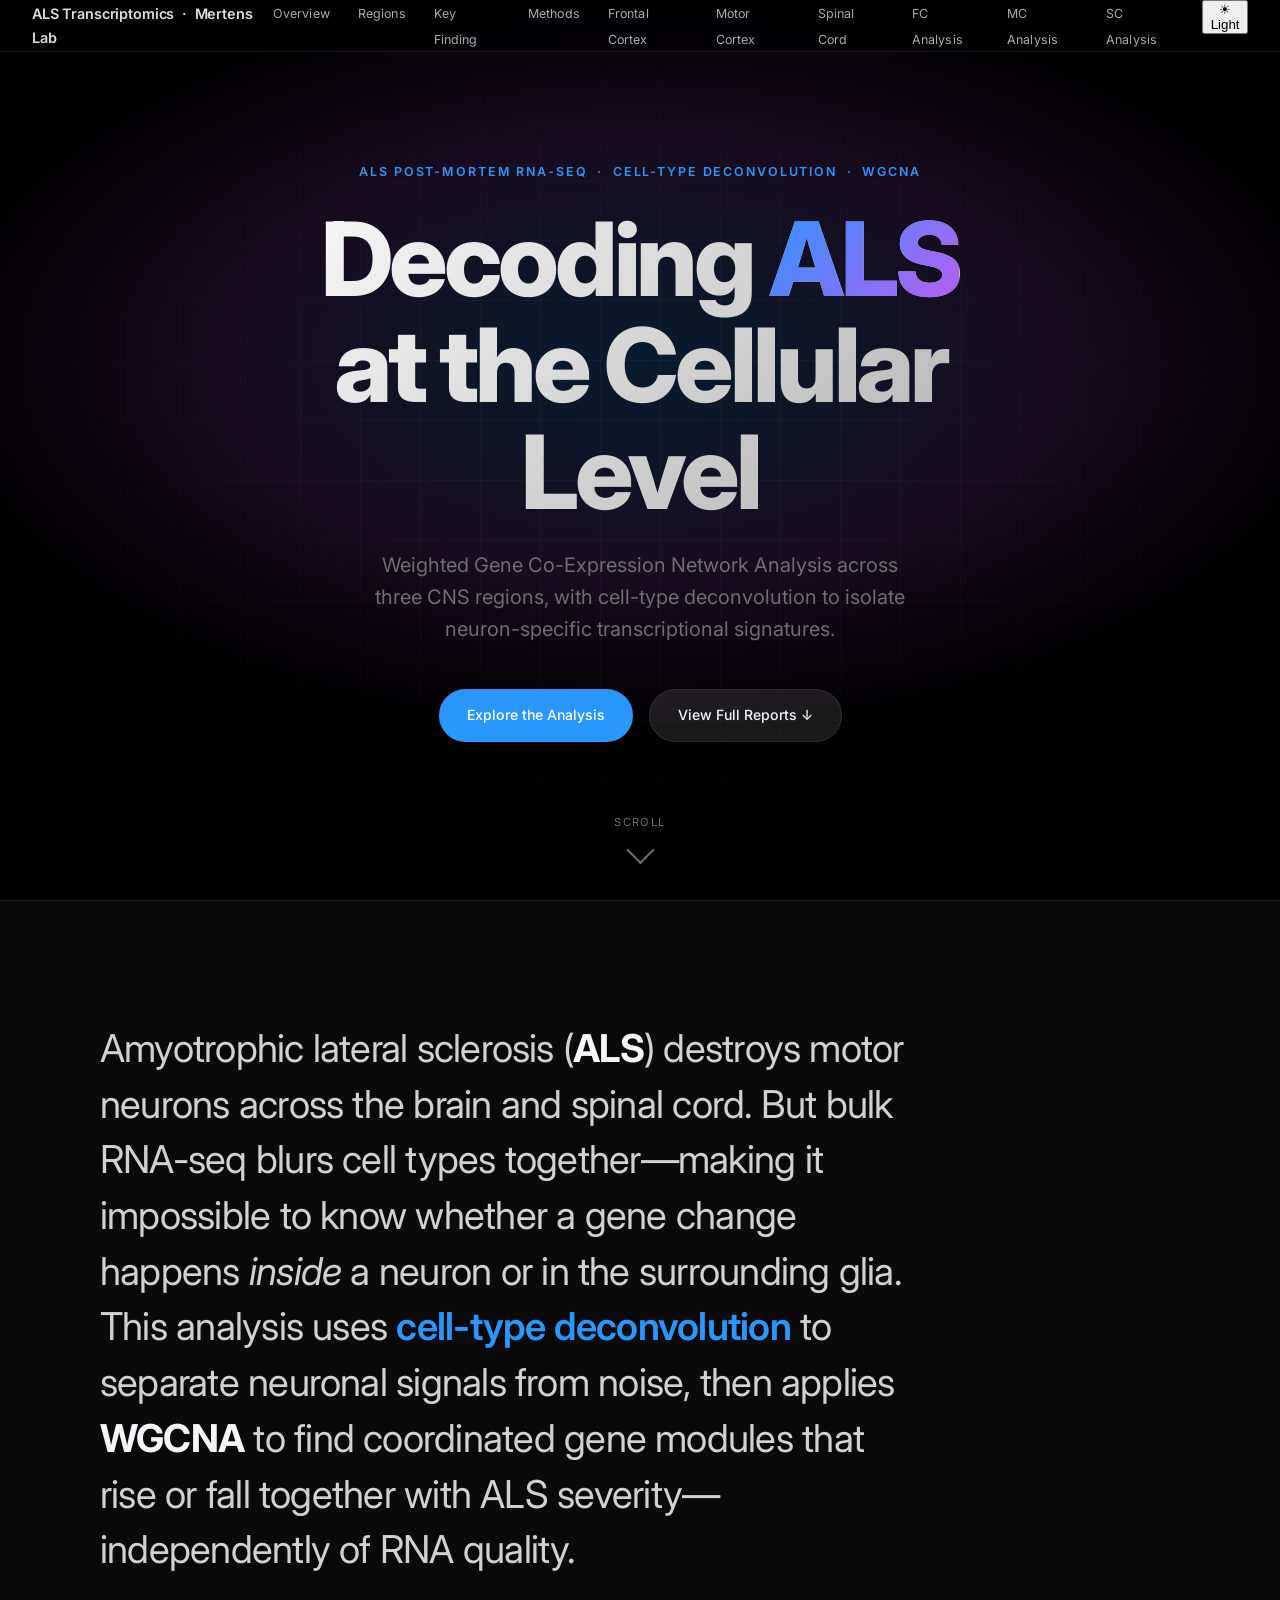
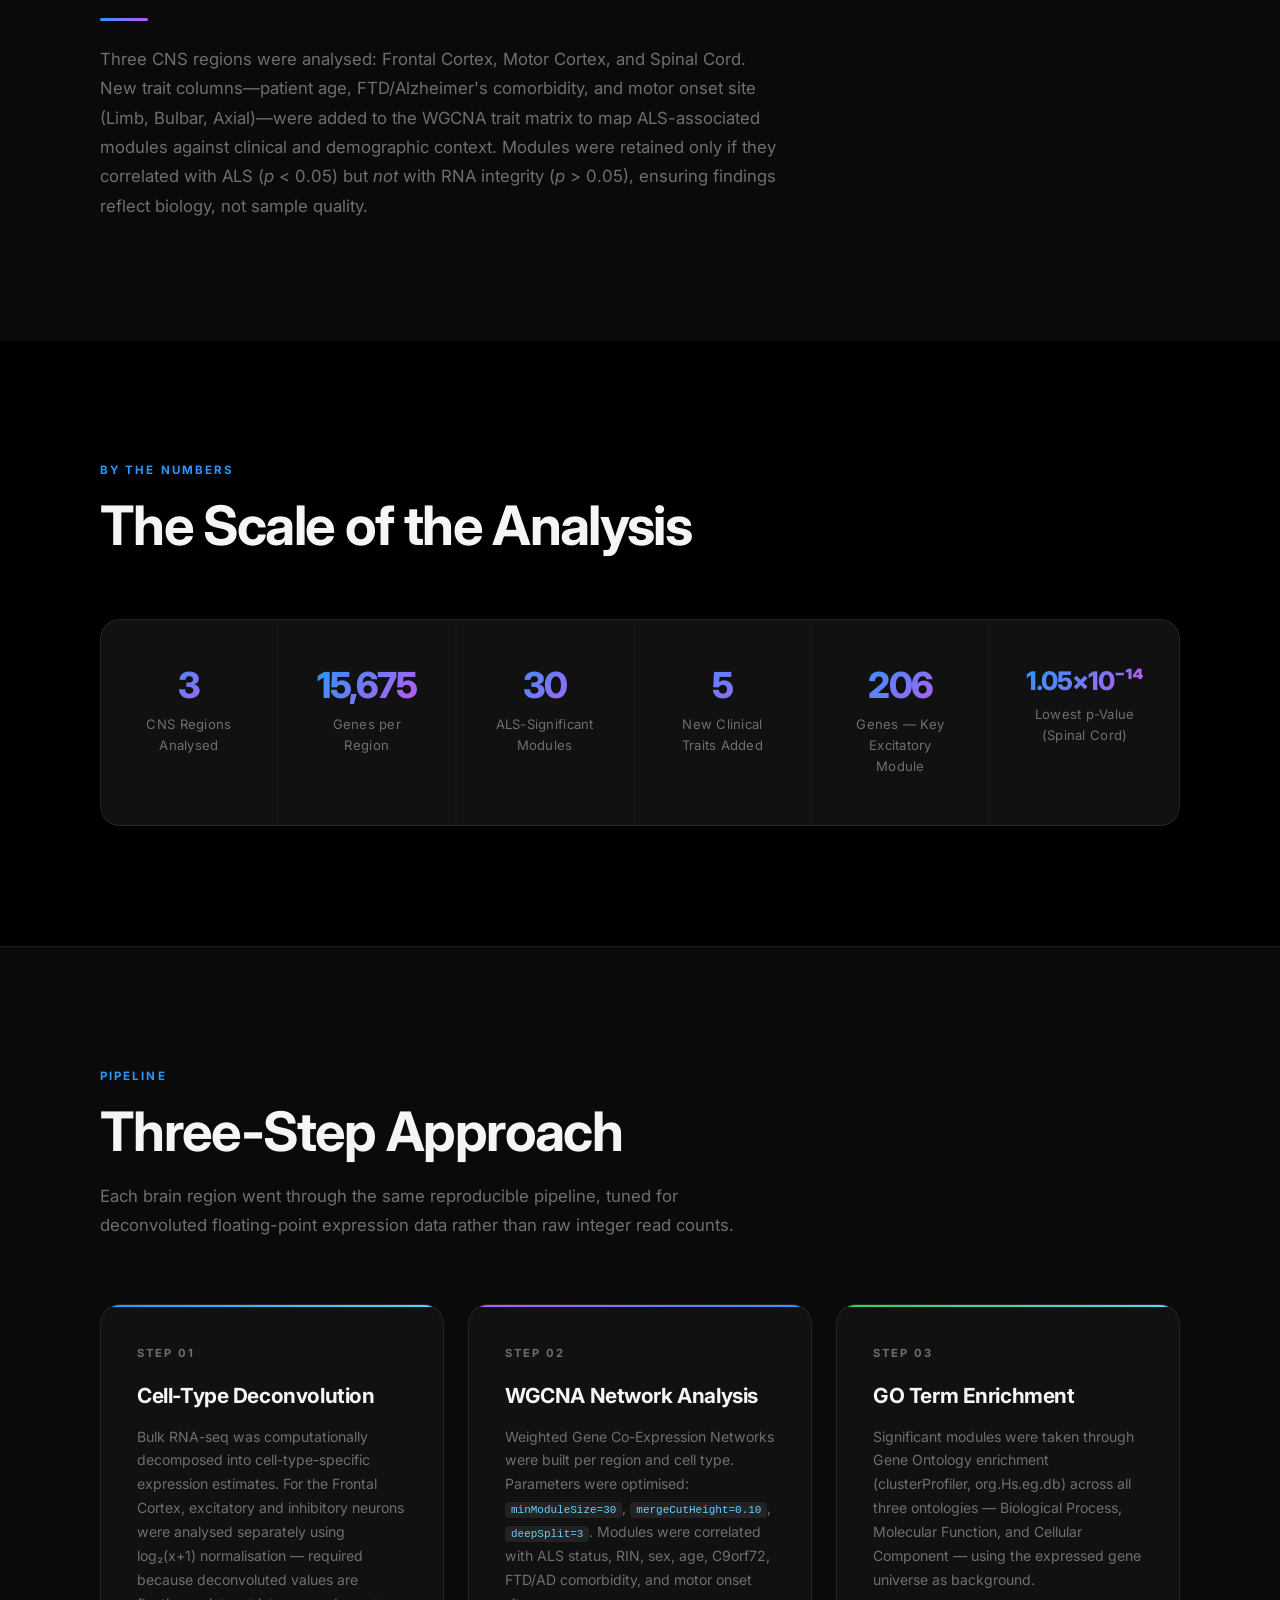
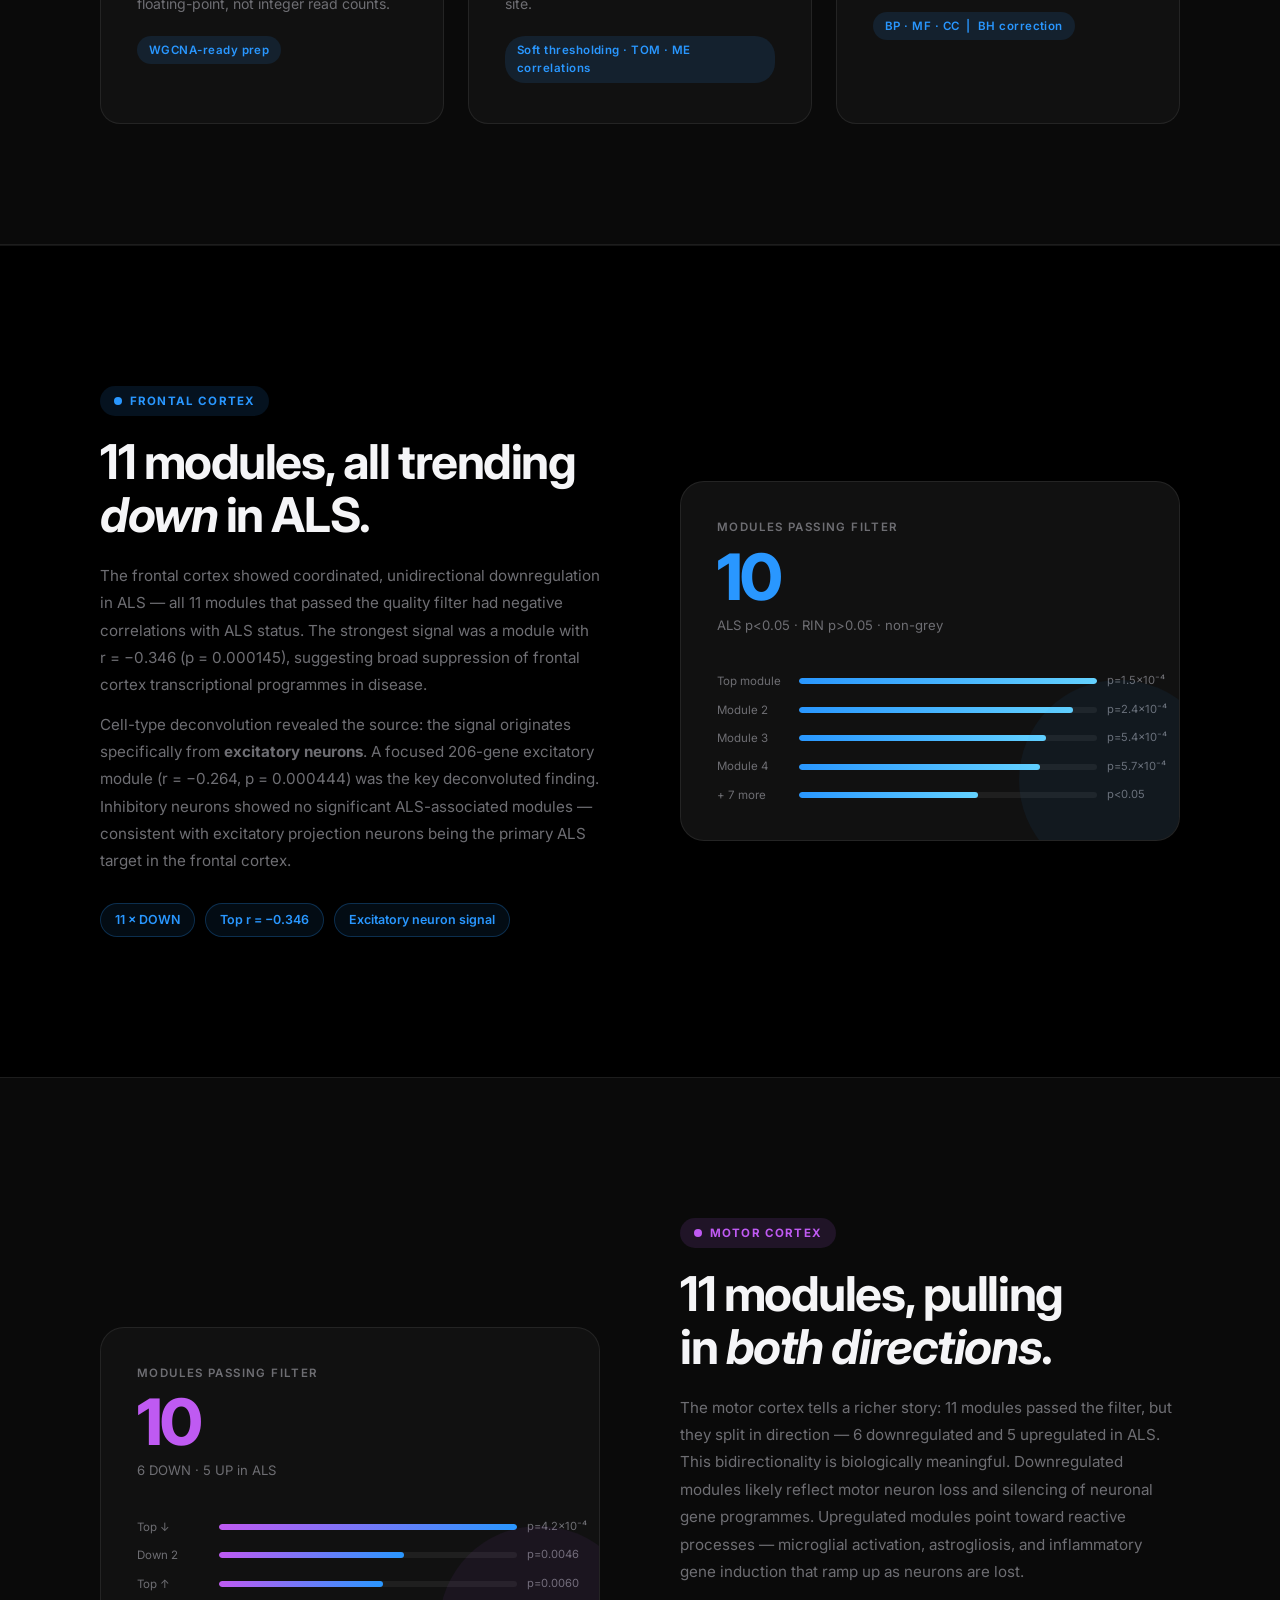
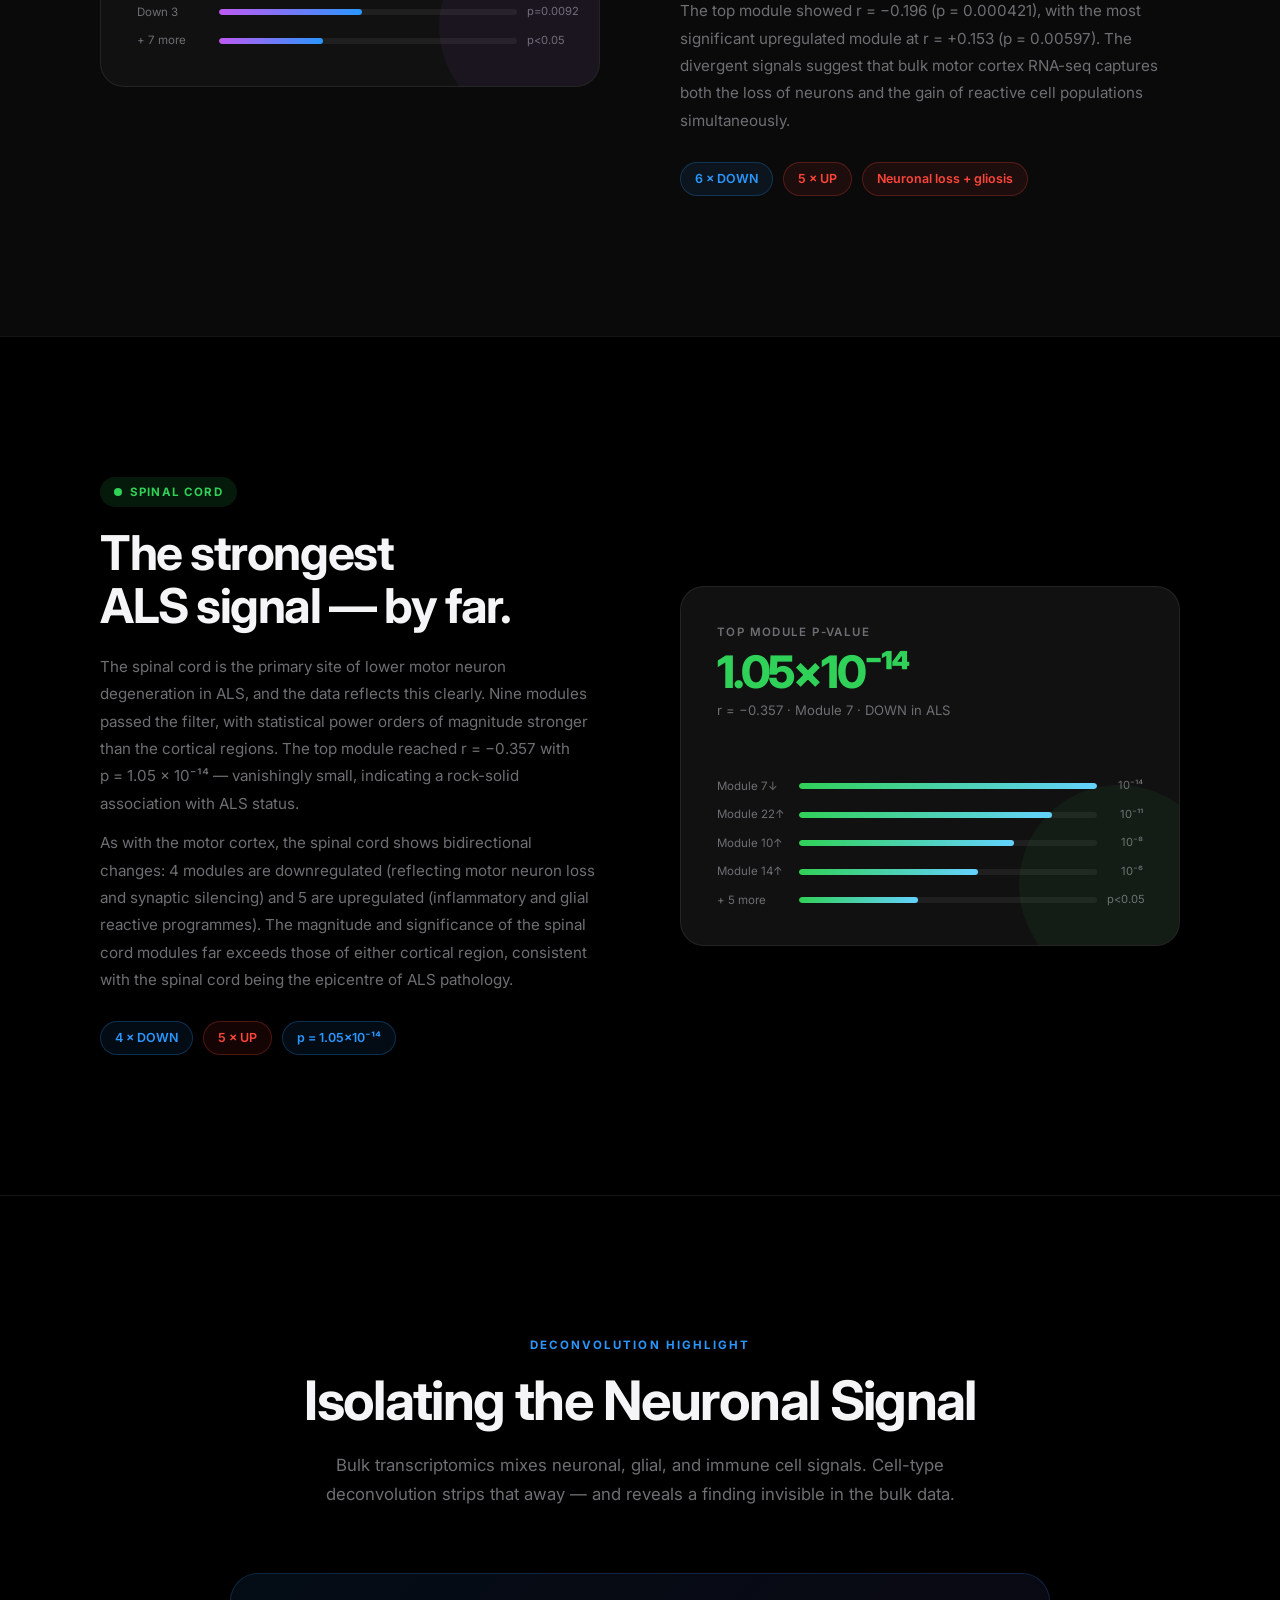
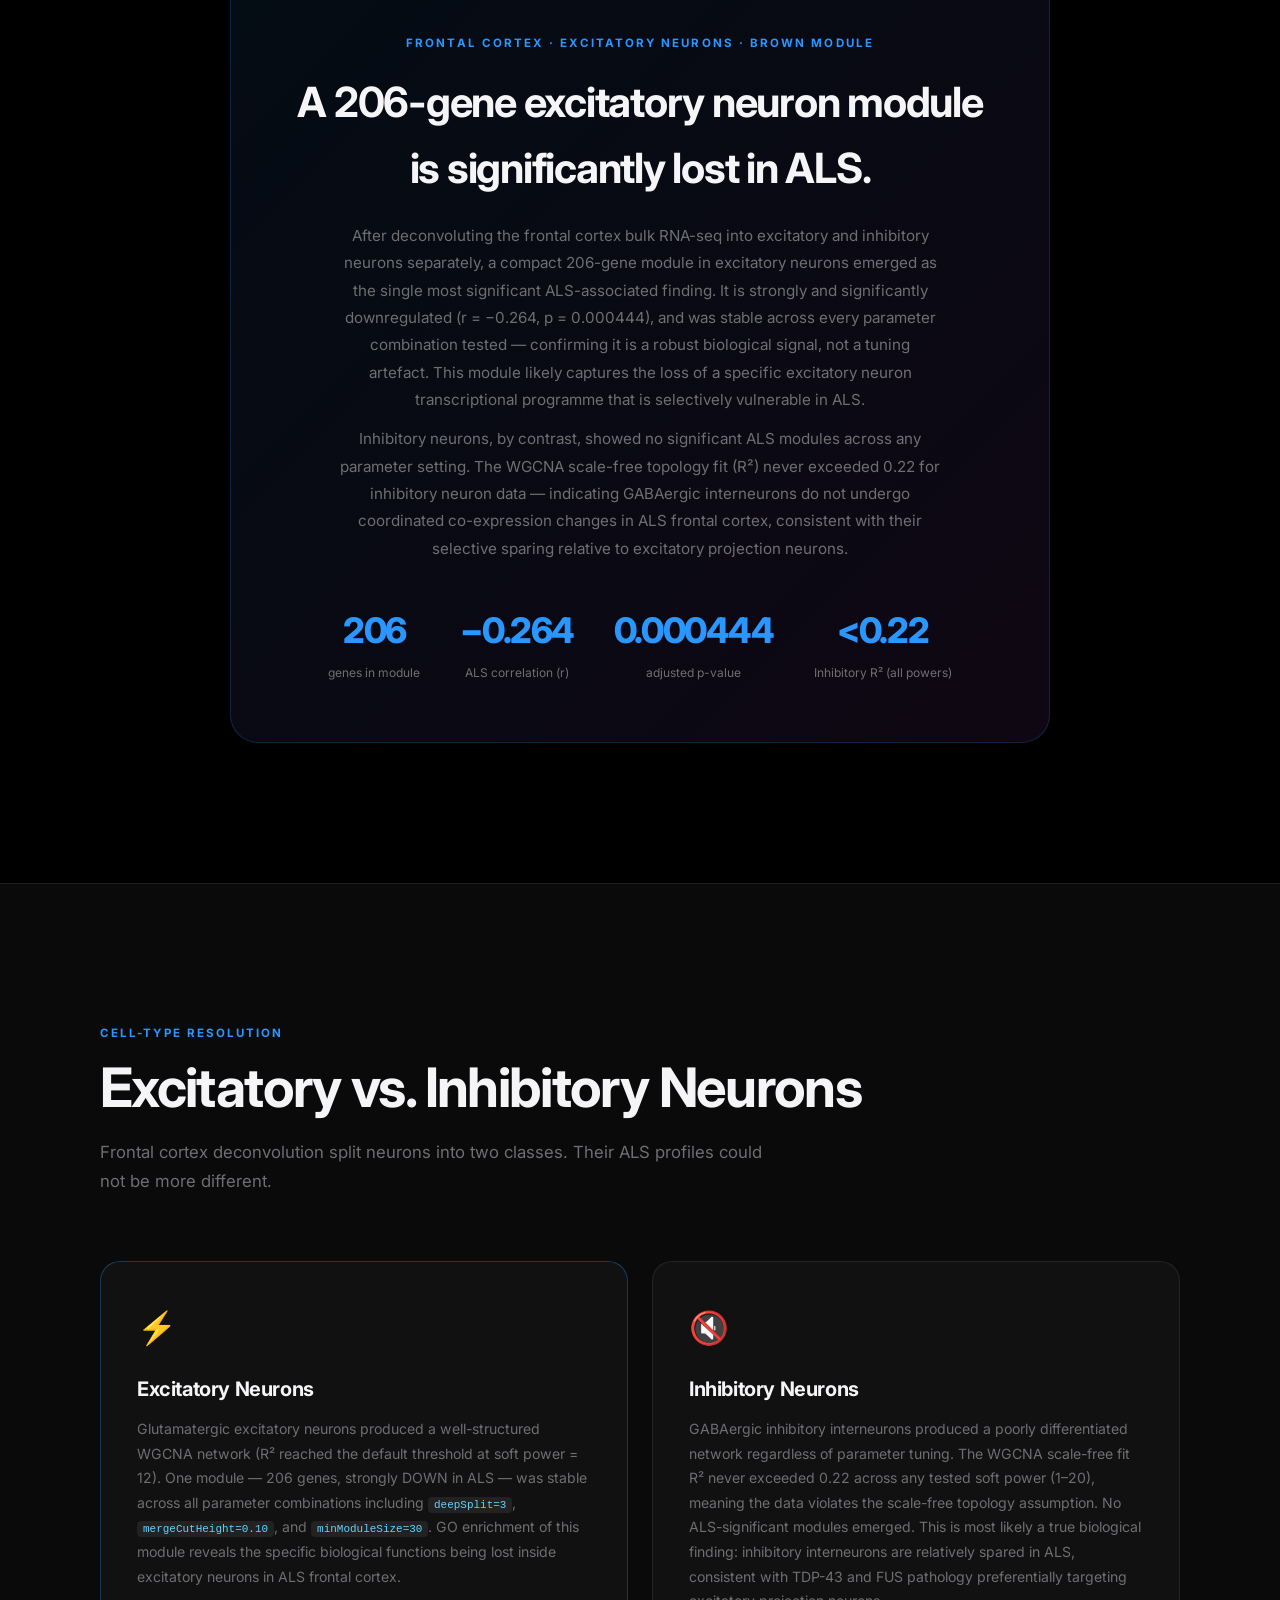
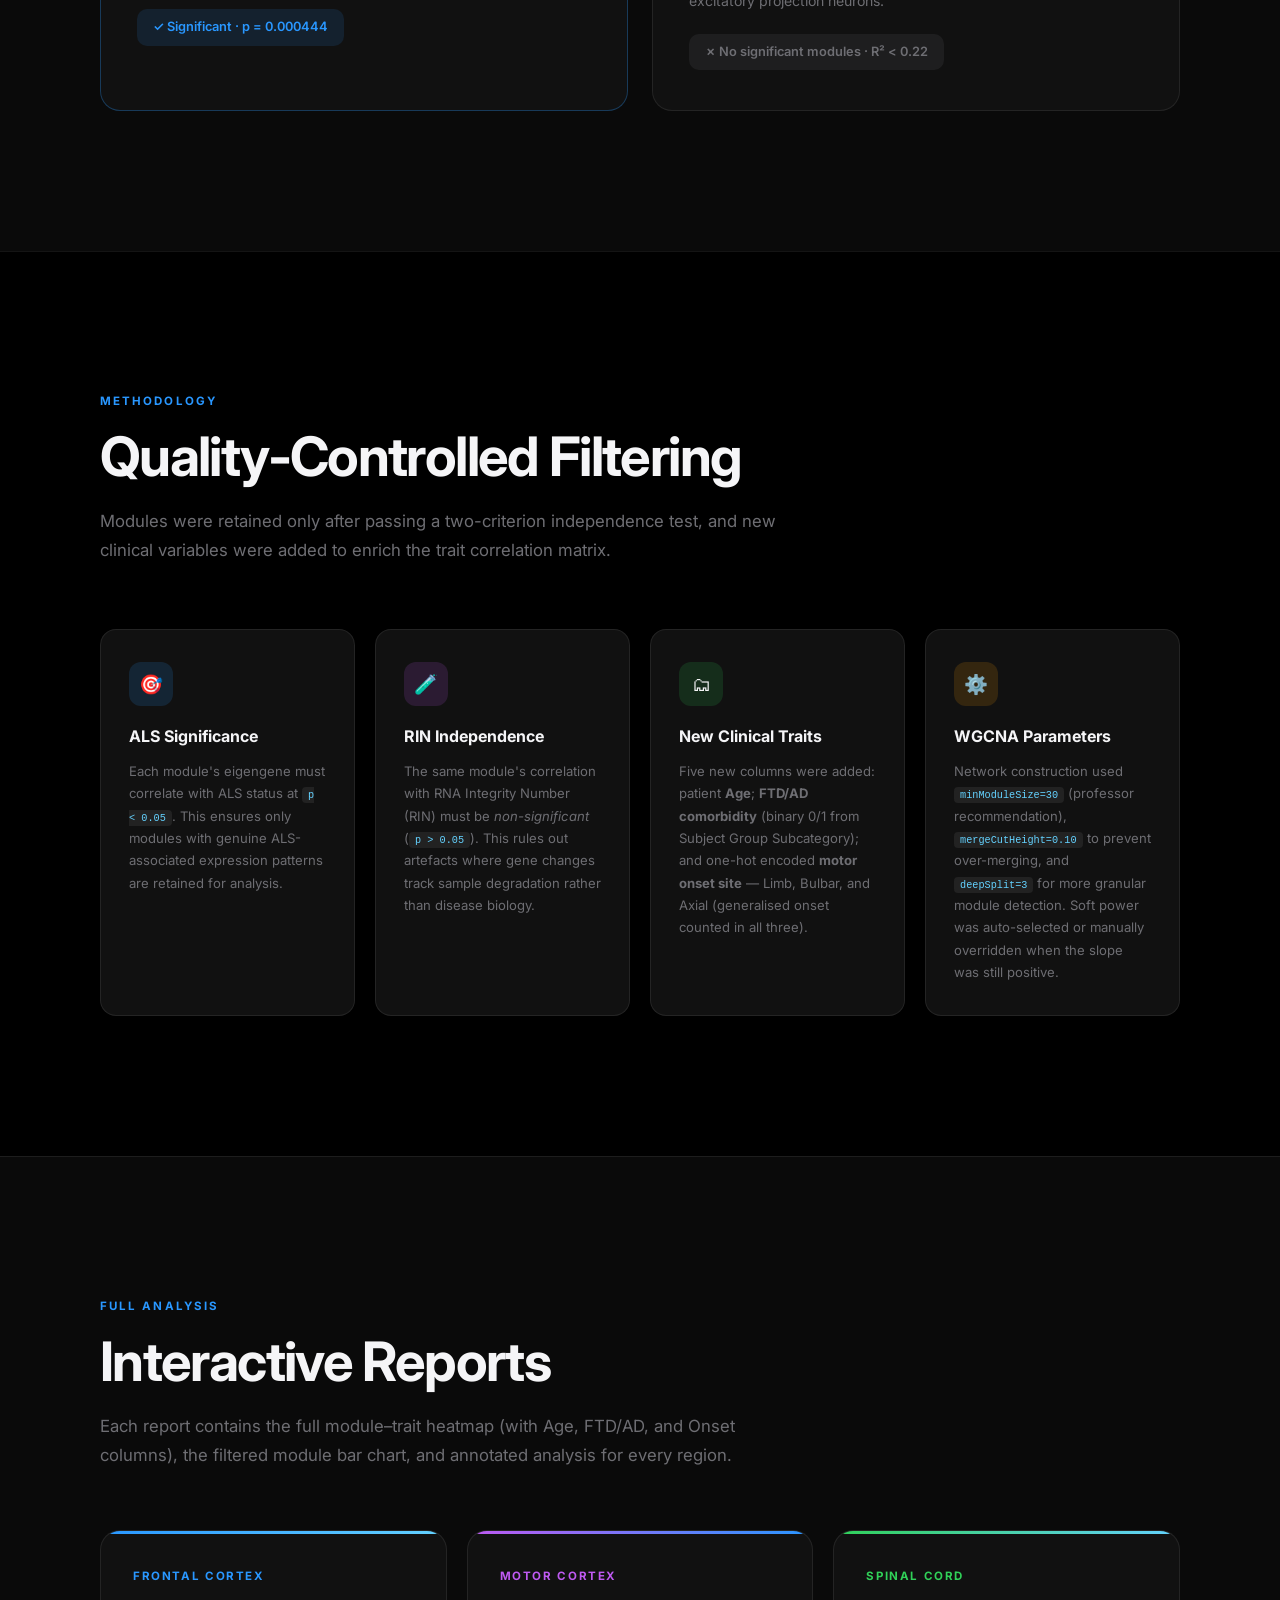
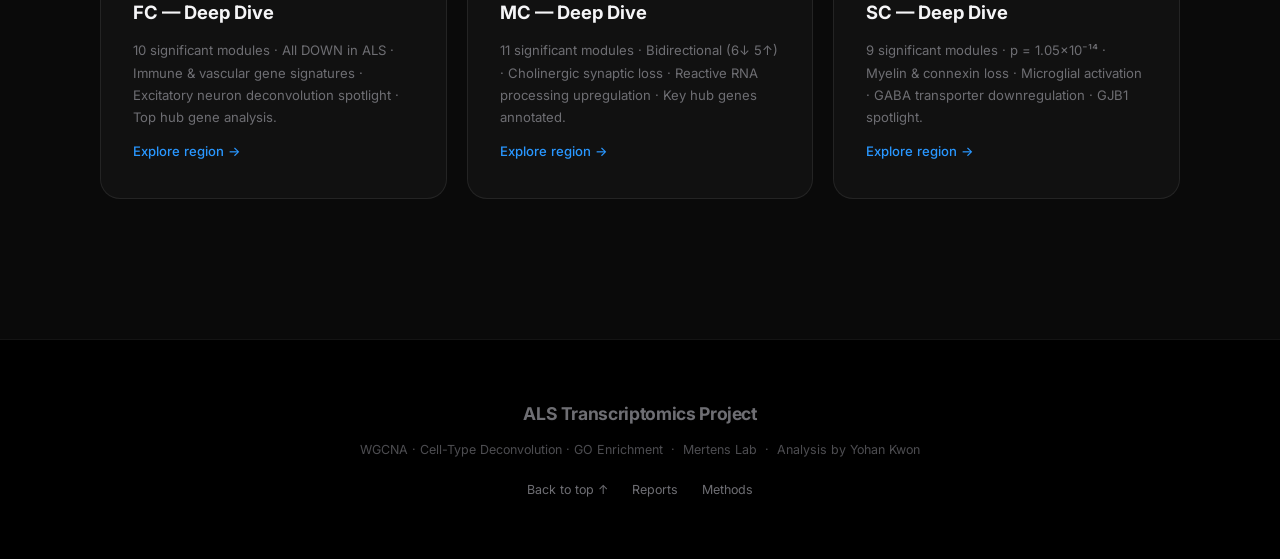
==== commit ef1c7c95: "Major update: all modules, light/dark mode, GO analysis, FTD/AD heatmaps Module cards: - FC: add 4 m" ====
--- a/index.html
+++ b/index.html
@@ -2,6 +2,12 @@
 <html lang="en">
 <head>
   <meta charset="UTF-8" />
+  <script>
+    (function(){
+      var t = localStorage.getItem('theme') || 'dark';
+      document.documentElement.setAttribute('data-theme', t);
+    })();
+  </script>
   <meta name="viewport" content="width=device-width, initial-scale=1.0" />
   <title>ALS Transcriptomics — Yohan Kwon</title>
   <link rel="preconnect" href="https://fonts.googleapis.com" />
@@ -413,9 +419,13 @@
     <li><a href="#regions">Regions</a></li>
     <li><a href="#finding">Key Finding</a></li>
     <li><a href="#method">Methods</a></li>
-    <li><a href="fc.html">FC Detail</a></li>
-    <li><a href="mc.html">MC Detail</a></li>
-    <li><a href="sc.html">SC Detail</a></li>
+    <li><a href="fc.html">Frontal Cortex</a></li>
+    <li><a href="mc.html">Motor Cortex</a></li>
+    <li><a href="sc.html">Spinal Cord</a></li>
+    <li><a href="fc_analysis.html">FC Analysis</a></li>
+    <li><a href="mc_analysis.html">MC Analysis</a></li>
+    <li><a href="sc_analysis.html">SC Analysis</a></li>
+    <li><button class="theme-toggle" onclick="toggleTheme()" id="theme-btn">☀ Light</button></li>
   </ul>
 </nav>
 
@@ -835,5 +845,20 @@
   heroBg.style.transform = `translate(${x}px, ${y}px) scale(1.08)`;
 }, { passive: true });
 </script>
+<script>
+function toggleTheme(){
+  var h = document.documentElement;
+  var next = h.getAttribute('data-theme')==='dark' ? 'light' : 'dark';
+  h.setAttribute('data-theme', next);
+  localStorage.setItem('theme', next);
+  document.getElementById('theme-btn').textContent = next==='dark' ? '☀ Light' : '☾ Dark';
+}
+// Set button label on load
+(function(){
+  var t = localStorage.getItem('theme')||'dark';
+  var btn = document.getElementById('theme-btn');
+  if(btn) btn.textContent = t==='dark' ? '☀ Light' : '☾ Dark';
+})();
+</script>
 </body>
 </html>
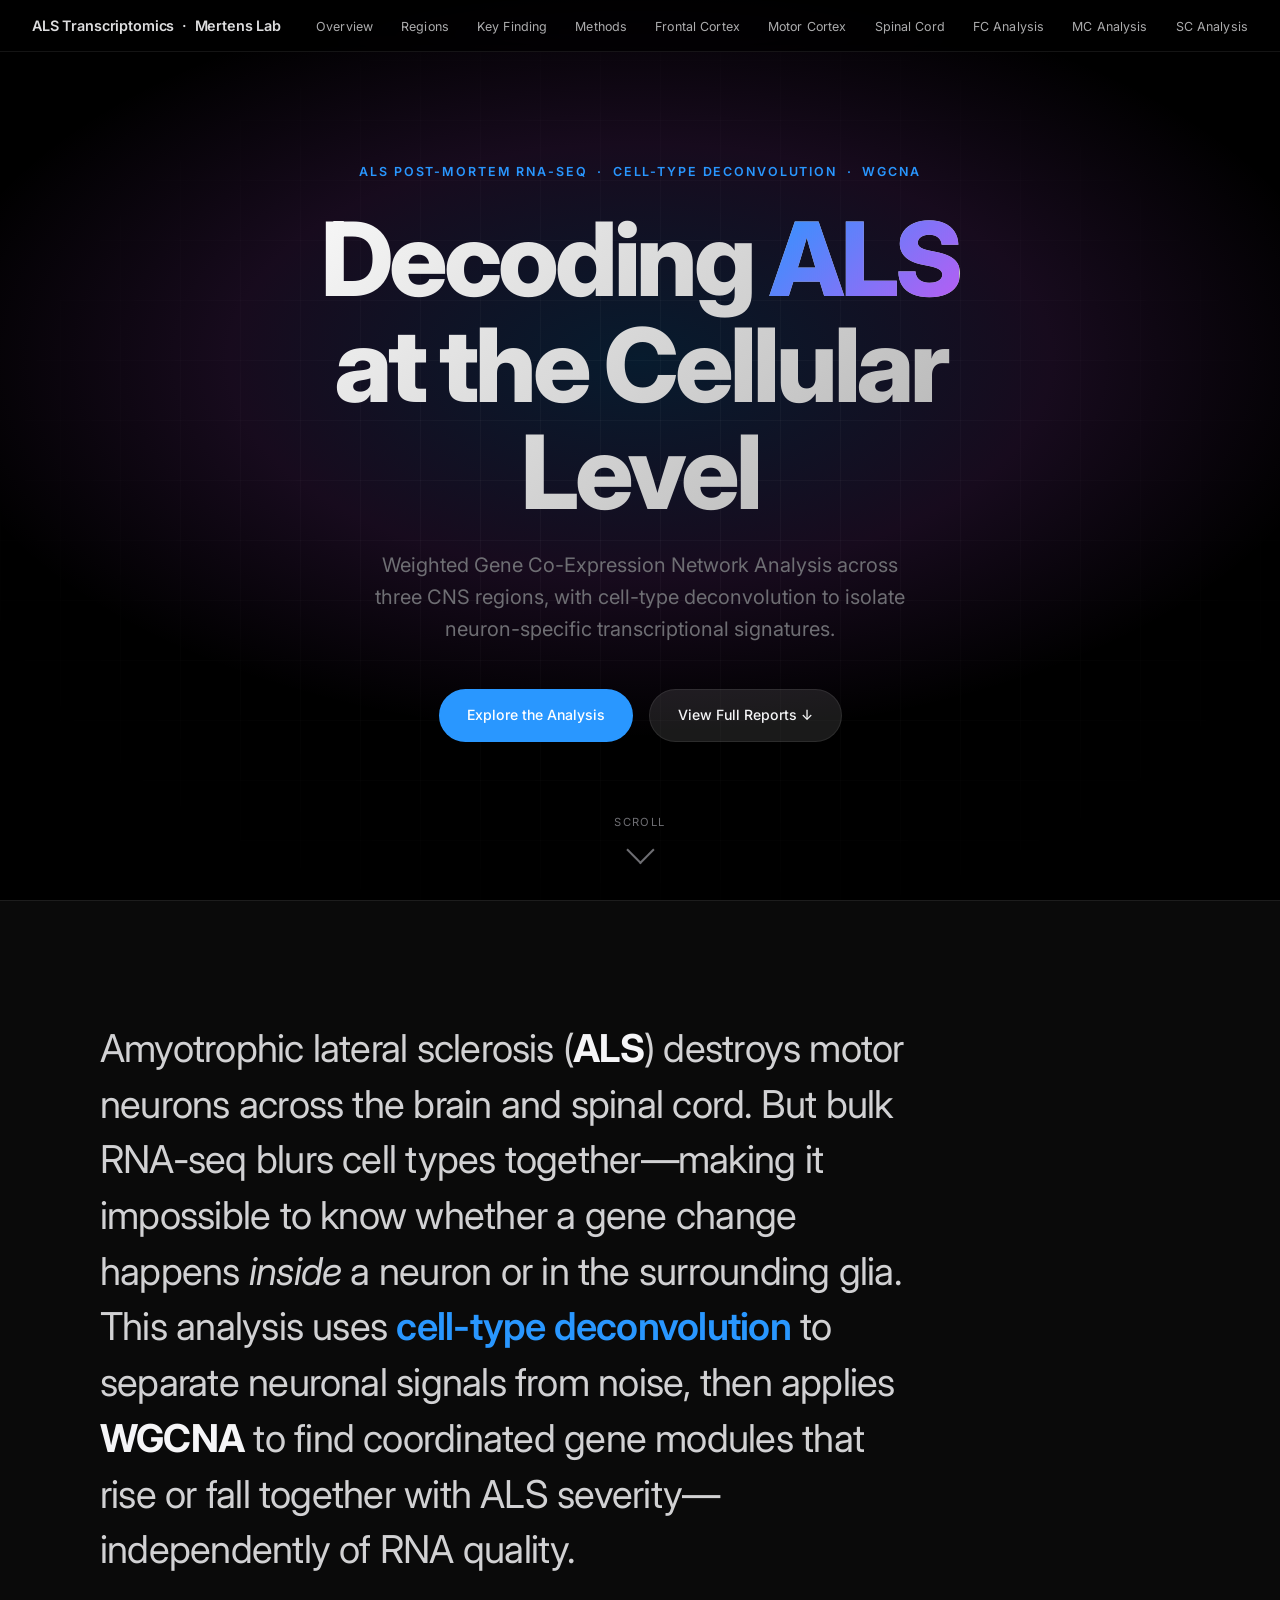
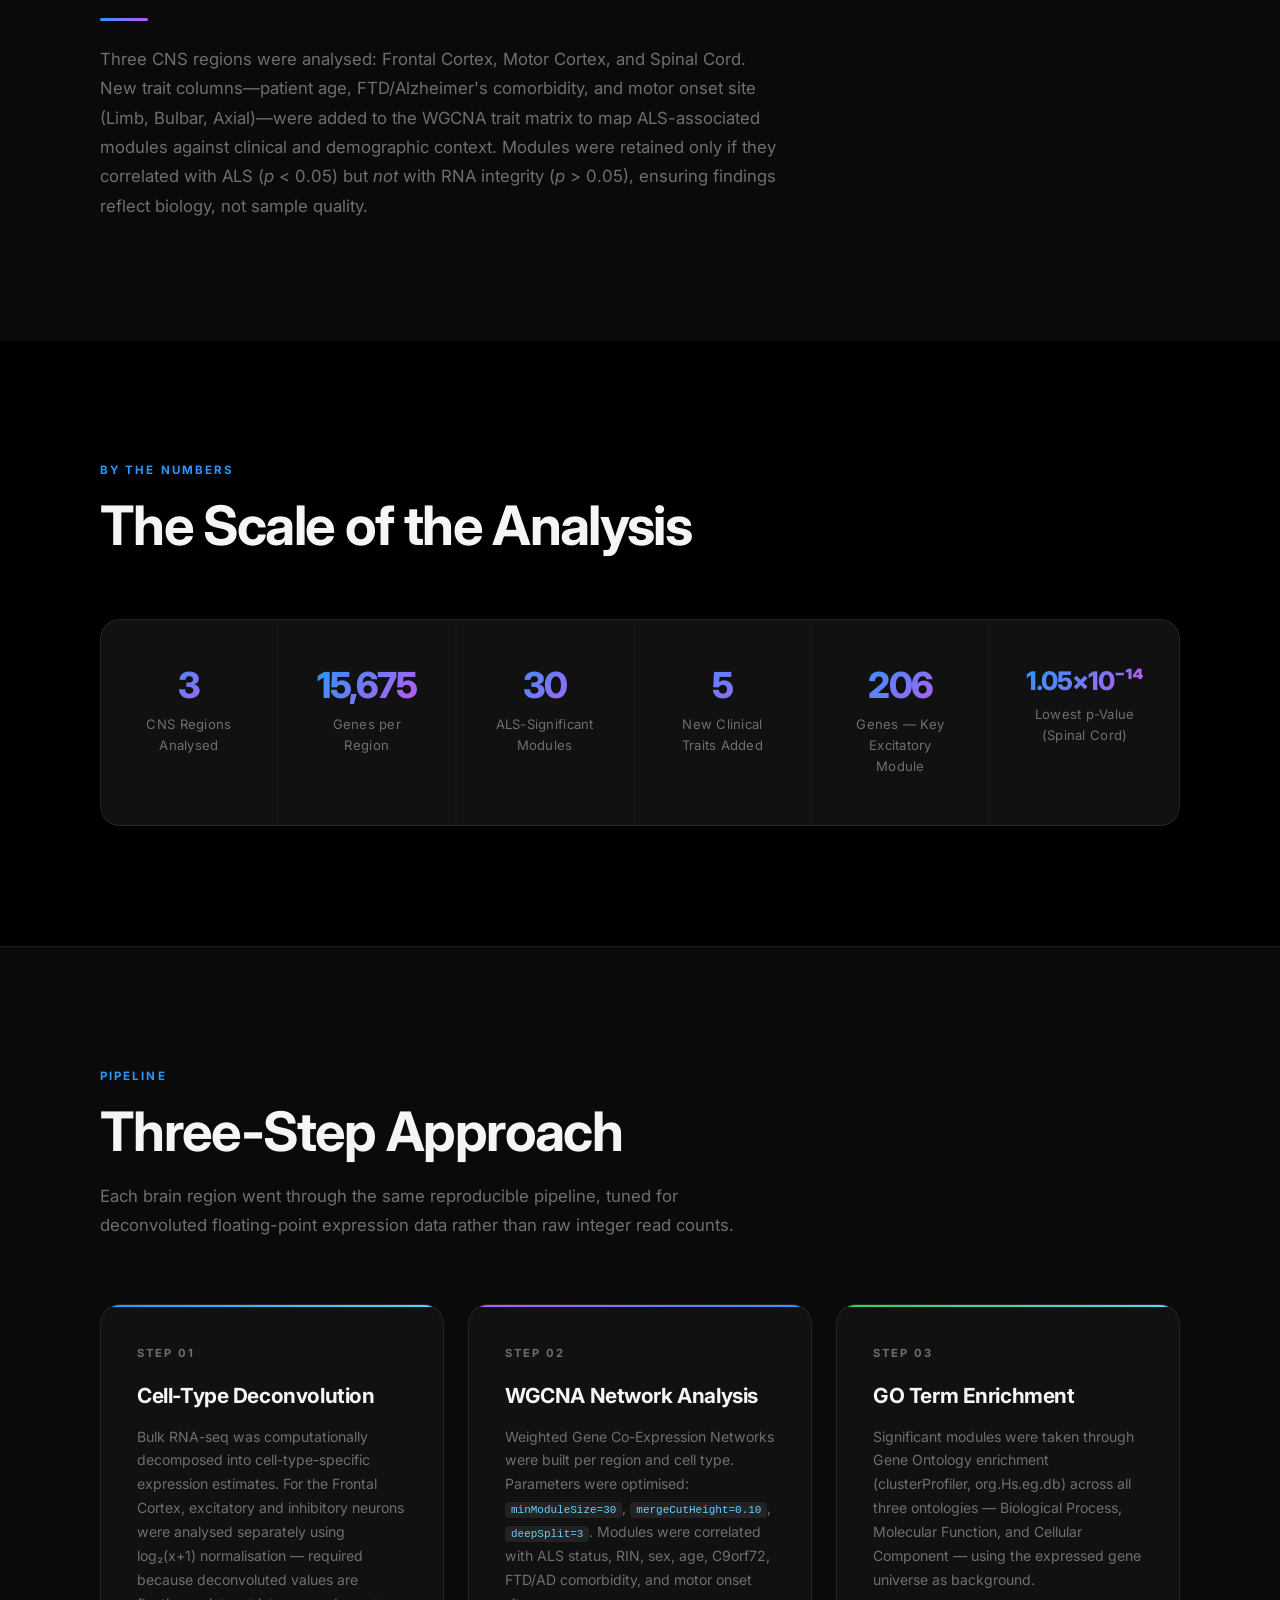
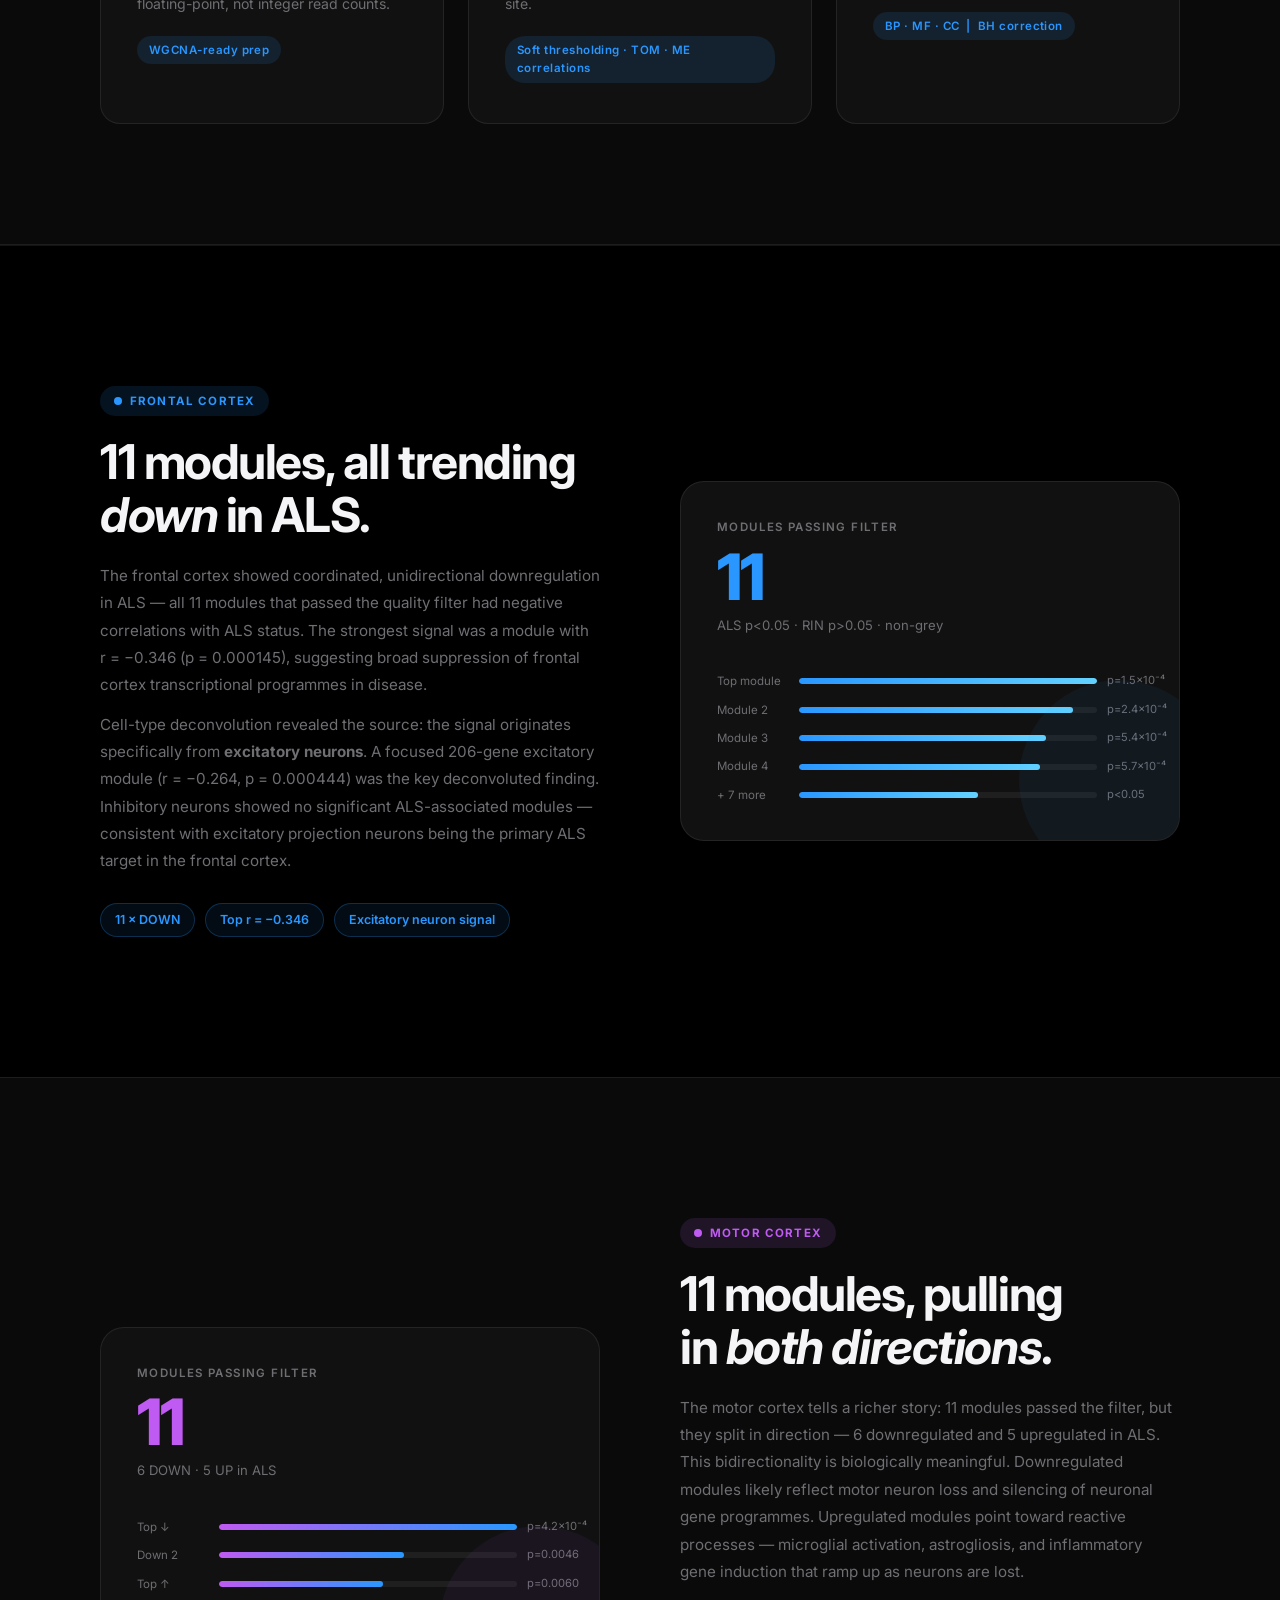
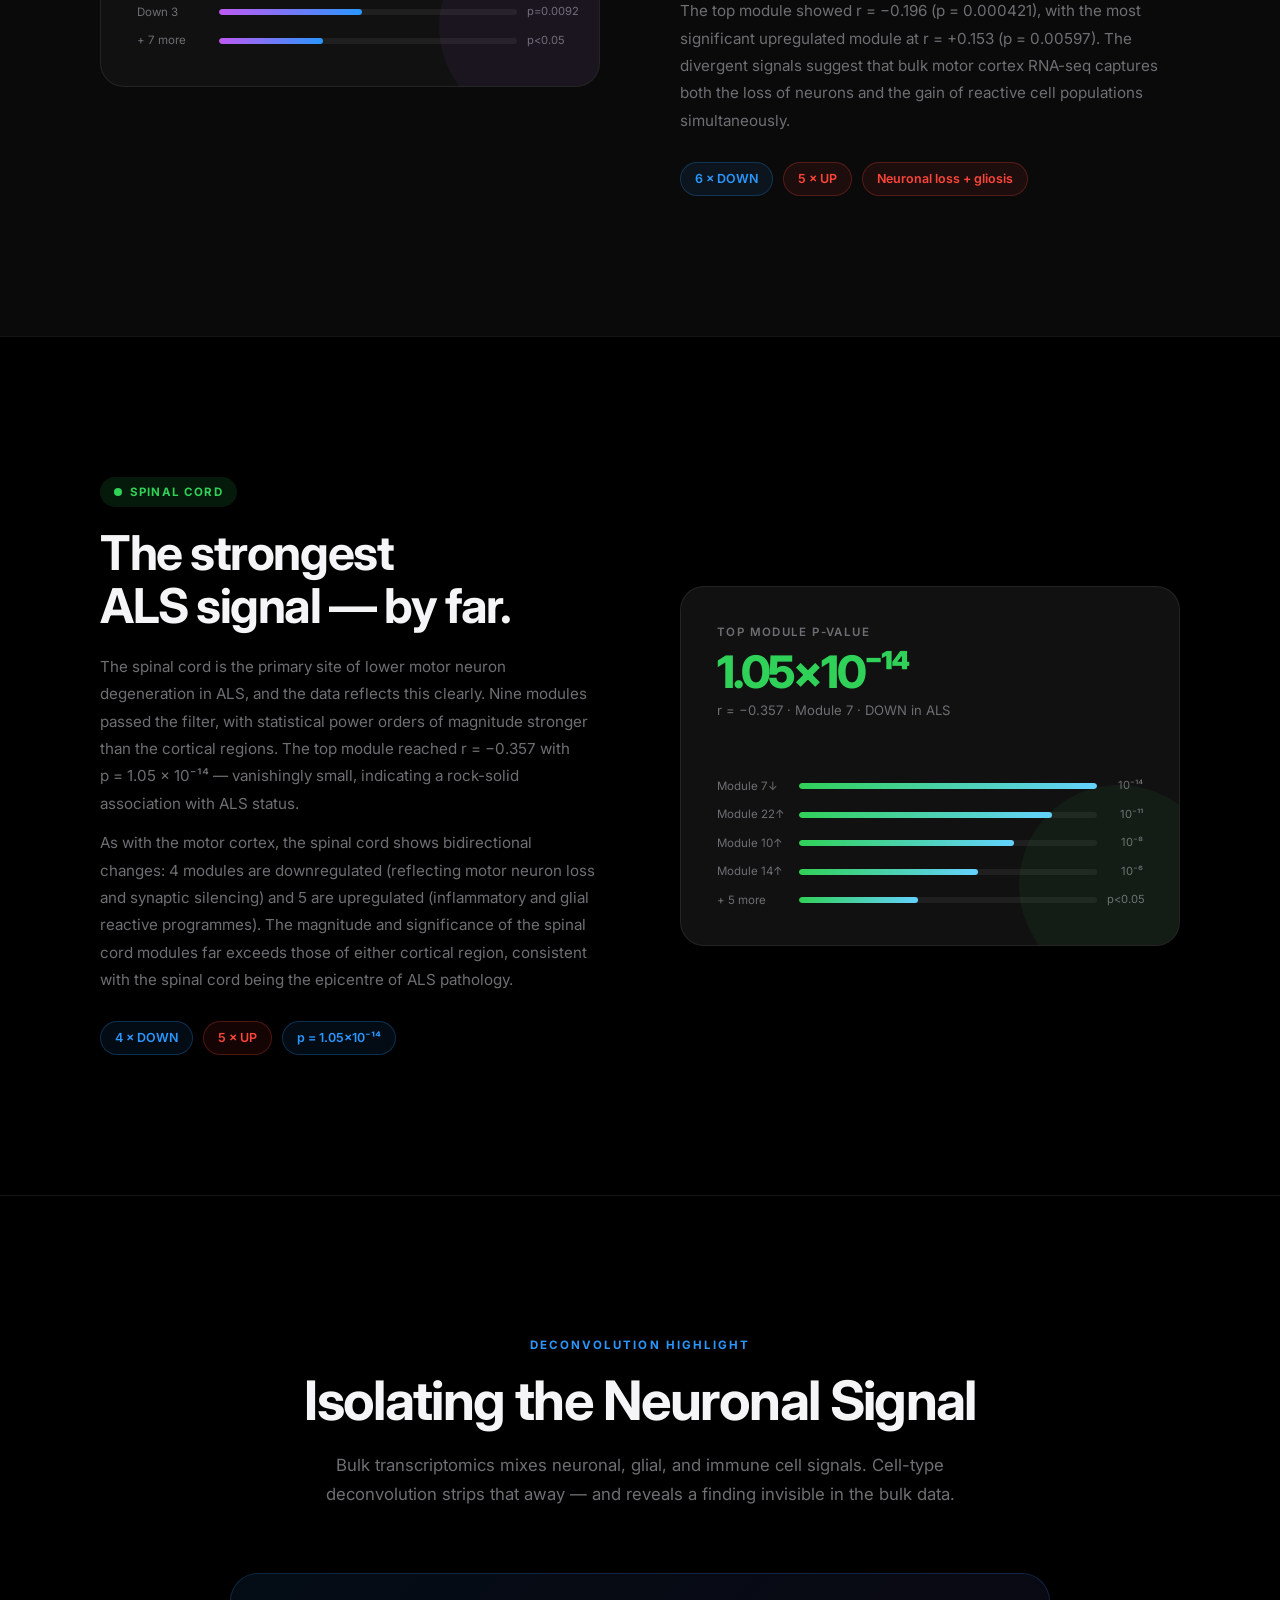
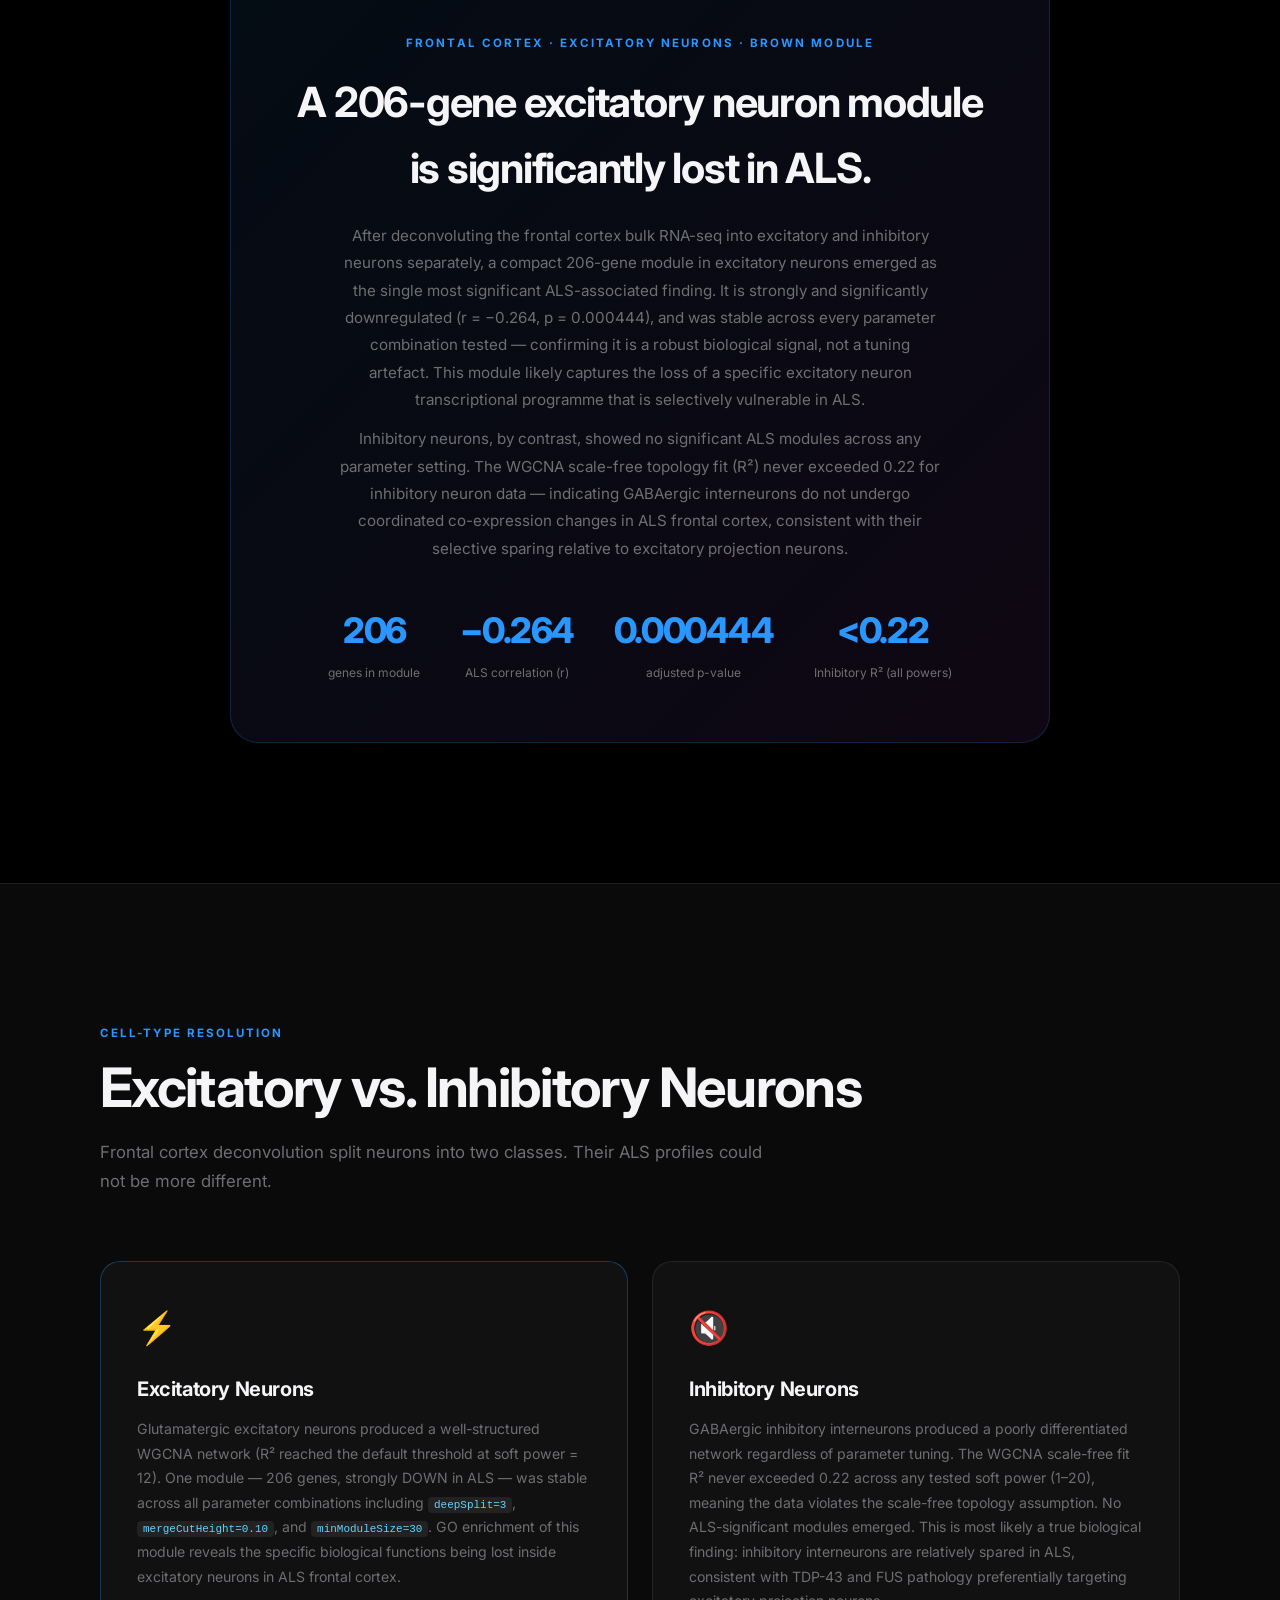
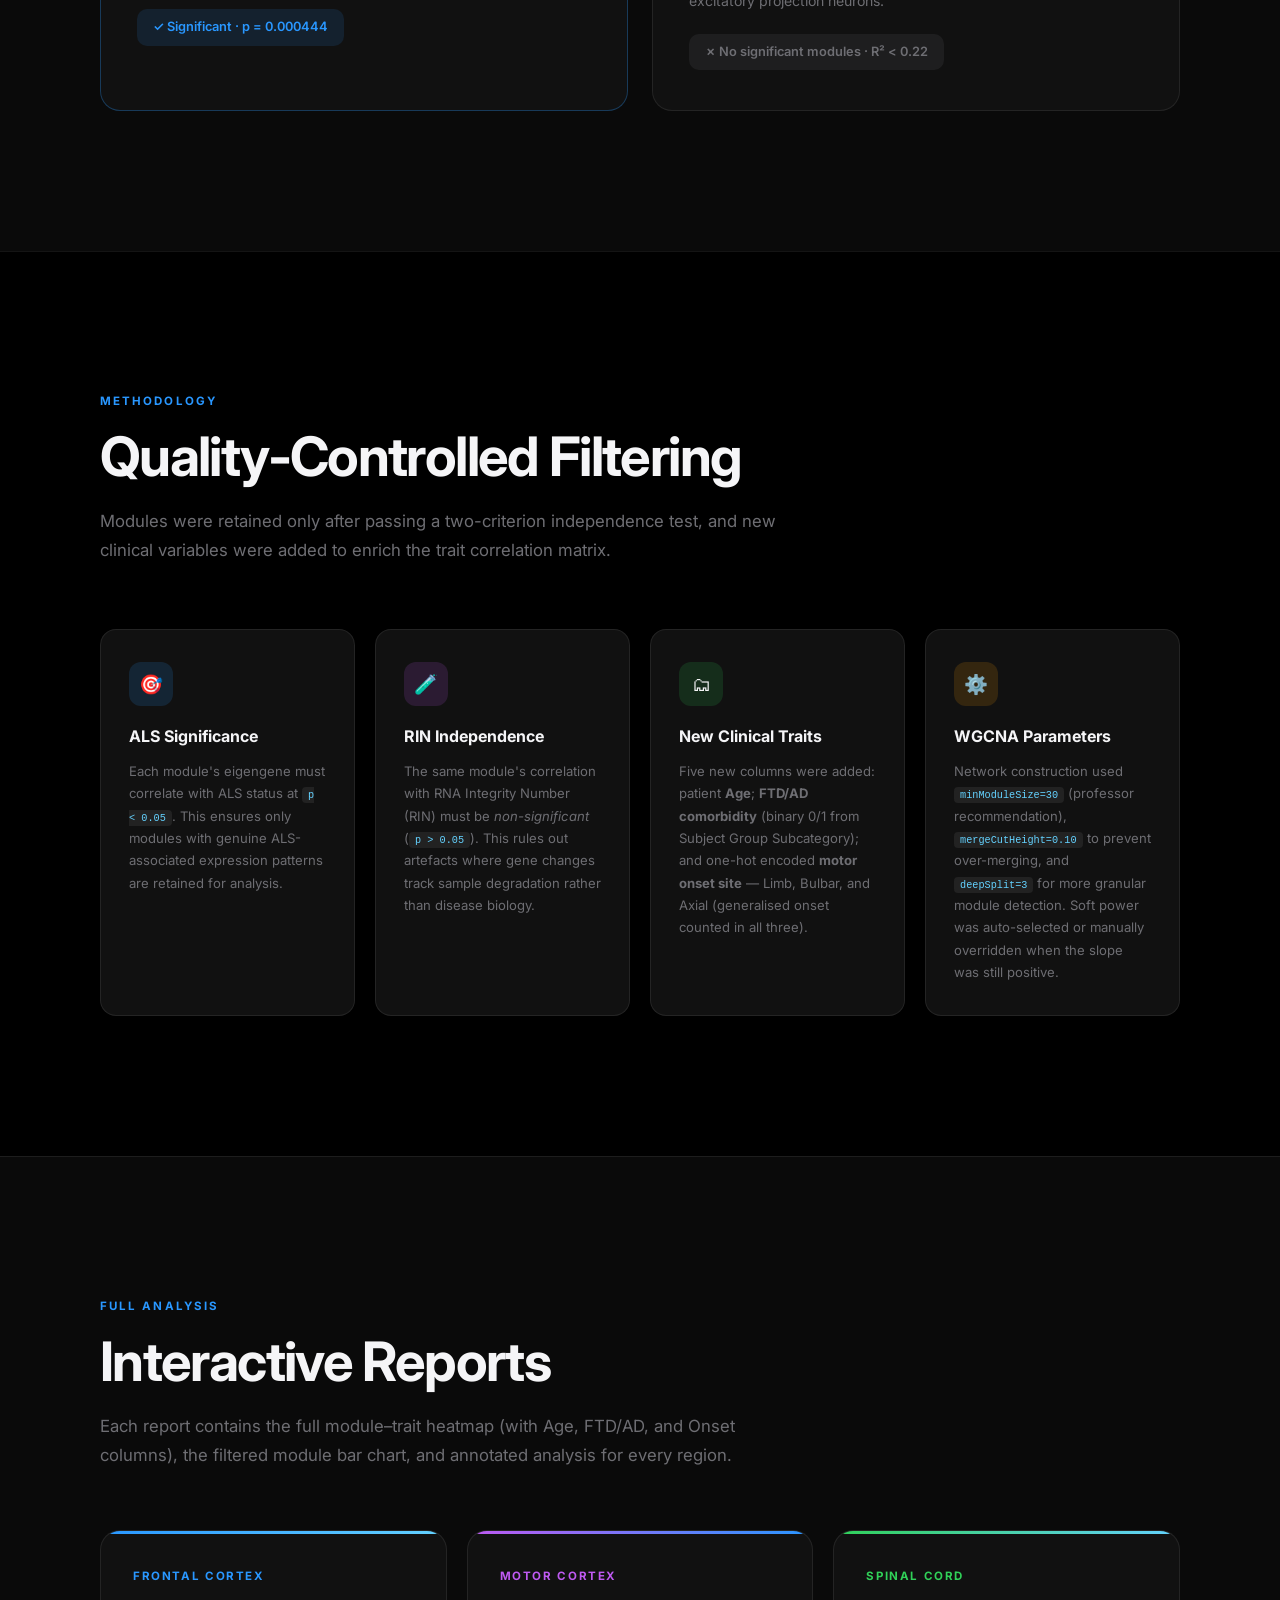
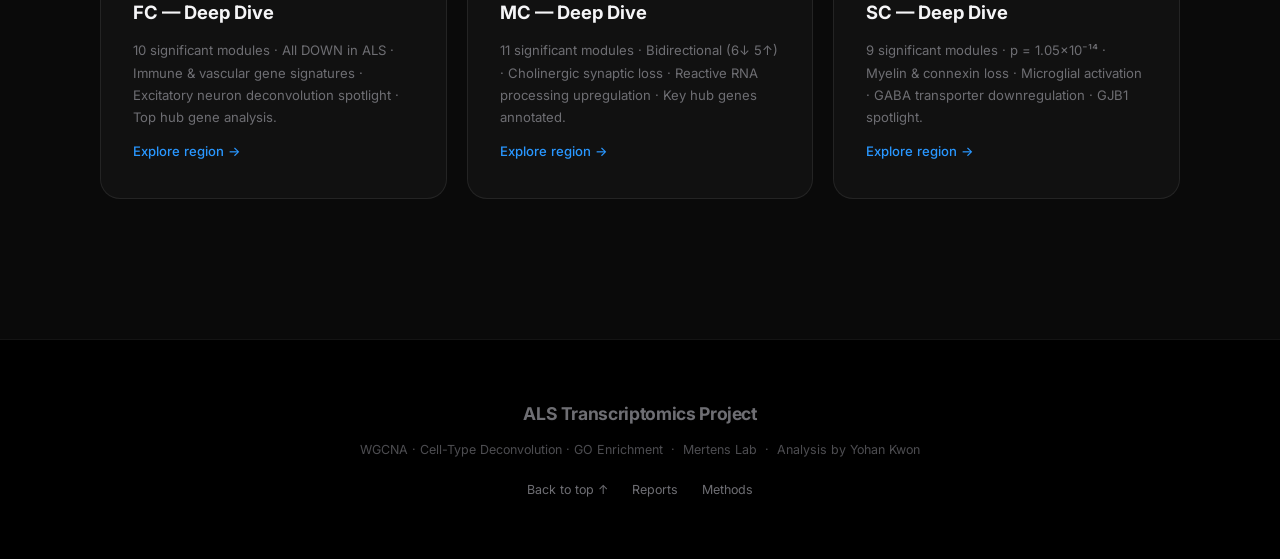
==== commit 08e4613e: "Fix GO plots, home dark mode, overlaps, and page titles - GO enrichment PNGs regenerated: paired BP+" ====
--- a/index.html
+++ b/index.html
@@ -3,13 +3,11 @@
 <head>
   <meta charset="UTF-8" />
   <script>
-    (function(){
-      var t = localStorage.getItem('theme') || 'dark';
-      document.documentElement.setAttribute('data-theme', t);
-    })();
+    /* Home page is always dark — ignore stored theme preference */
+    document.documentElement.setAttribute('data-theme', 'dark');
   </script>
   <meta name="viewport" content="width=device-width, initial-scale=1.0" />
-  <title>ALS Transcriptomics — Yohan Kwon</title>
+  <title>ALS Transcriptomics</title>
   <link rel="preconnect" href="https://fonts.googleapis.com" />
   <link href="https://fonts.googleapis.com/css2?family=Inter:wght@300;400;500;600;700;800;900&display=swap" rel="stylesheet" />
   <style>
@@ -425,7 +423,6 @@
     <li><a href="fc_analysis.html">FC Analysis</a></li>
     <li><a href="mc_analysis.html">MC Analysis</a></li>
     <li><a href="sc_analysis.html">SC Analysis</a></li>
-    <li><button class="theme-toggle" onclick="toggleTheme()" id="theme-btn">☀ Light</button></li>
   </ul>
 </nav>
 
@@ -845,20 +842,5 @@
   heroBg.style.transform = `translate(${x}px, ${y}px) scale(1.08)`;
 }, { passive: true });
 </script>
-<script>
-function toggleTheme(){
-  var h = document.documentElement;
-  var next = h.getAttribute('data-theme')==='dark' ? 'light' : 'dark';
-  h.setAttribute('data-theme', next);
-  localStorage.setItem('theme', next);
-  document.getElementById('theme-btn').textContent = next==='dark' ? '☀ Light' : '☾ Dark';
-}
-// Set button label on load
-(function(){
-  var t = localStorage.getItem('theme')||'dark';
-  var btn = document.getElementById('theme-btn');
-  if(btn) btn.textContent = t==='dark' ? '☀ Light' : '☾ Dark';
-})();
-</script>
 </body>
 </html>
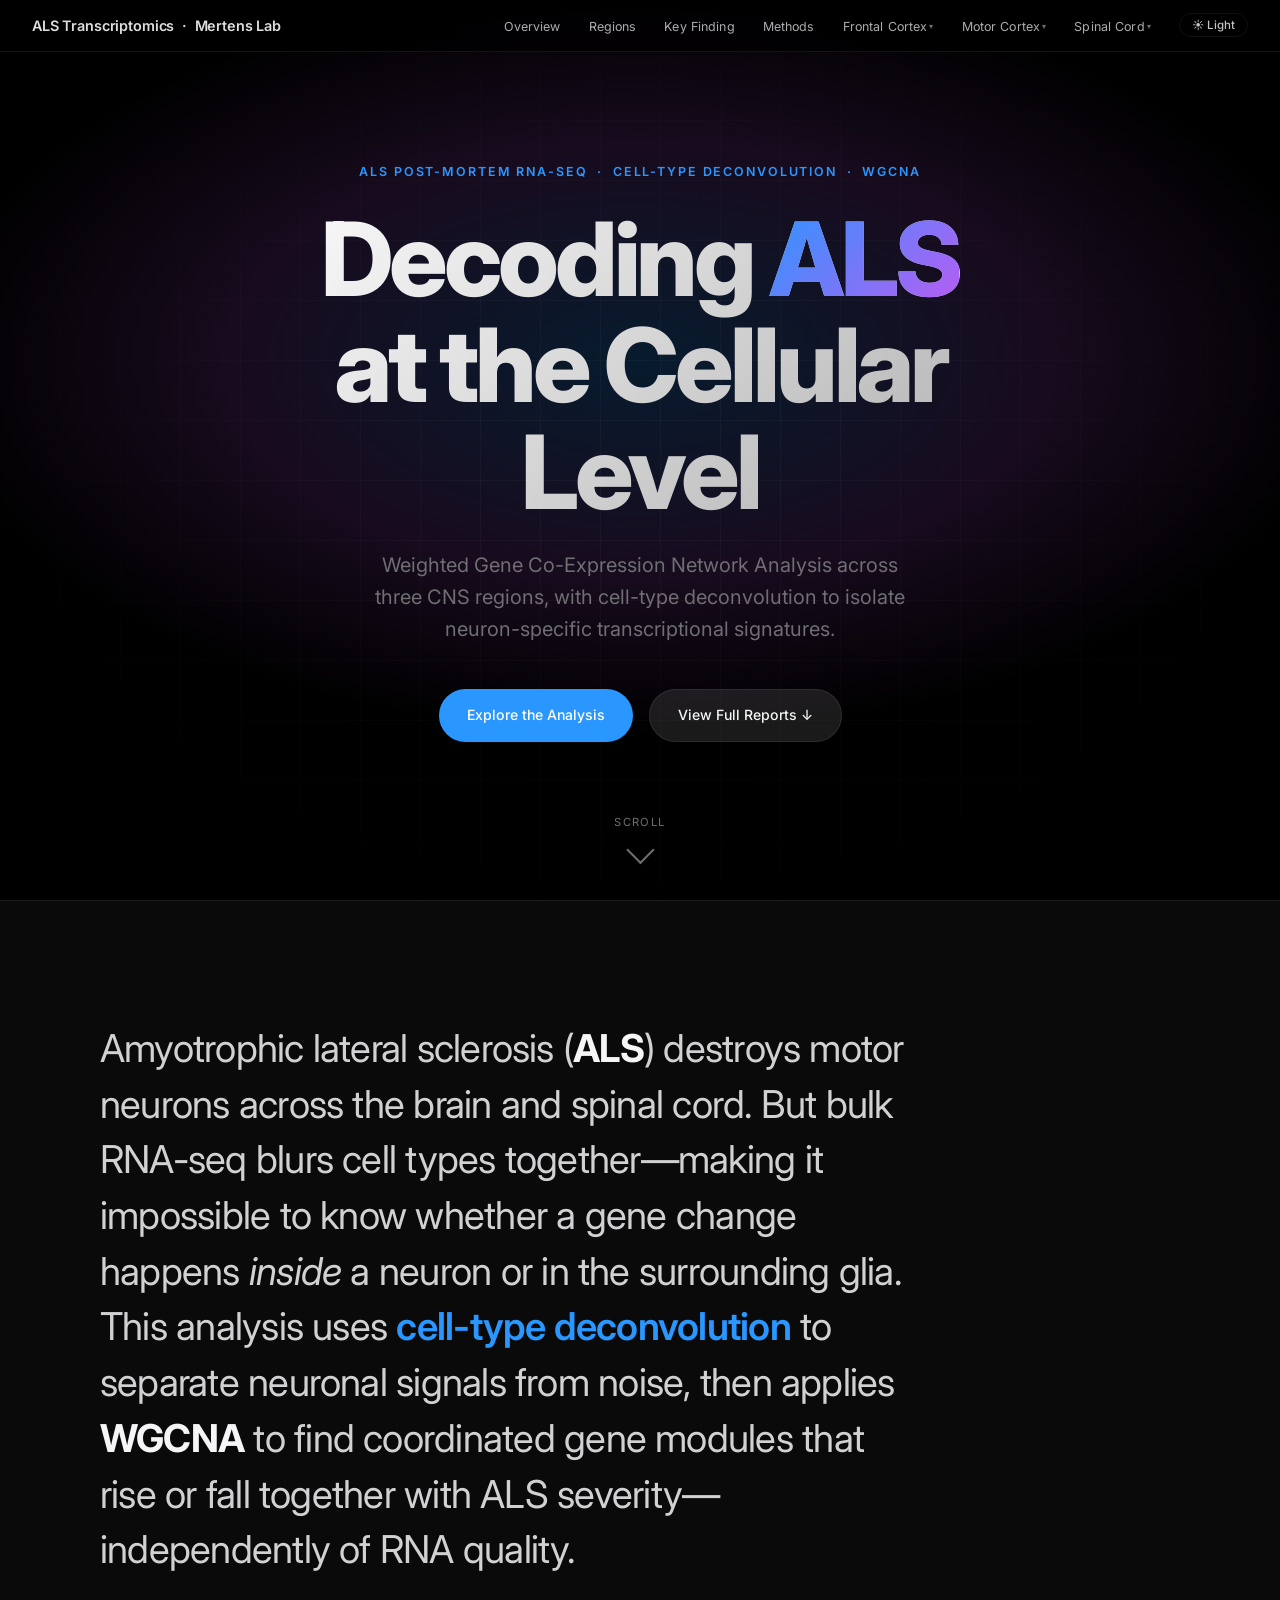
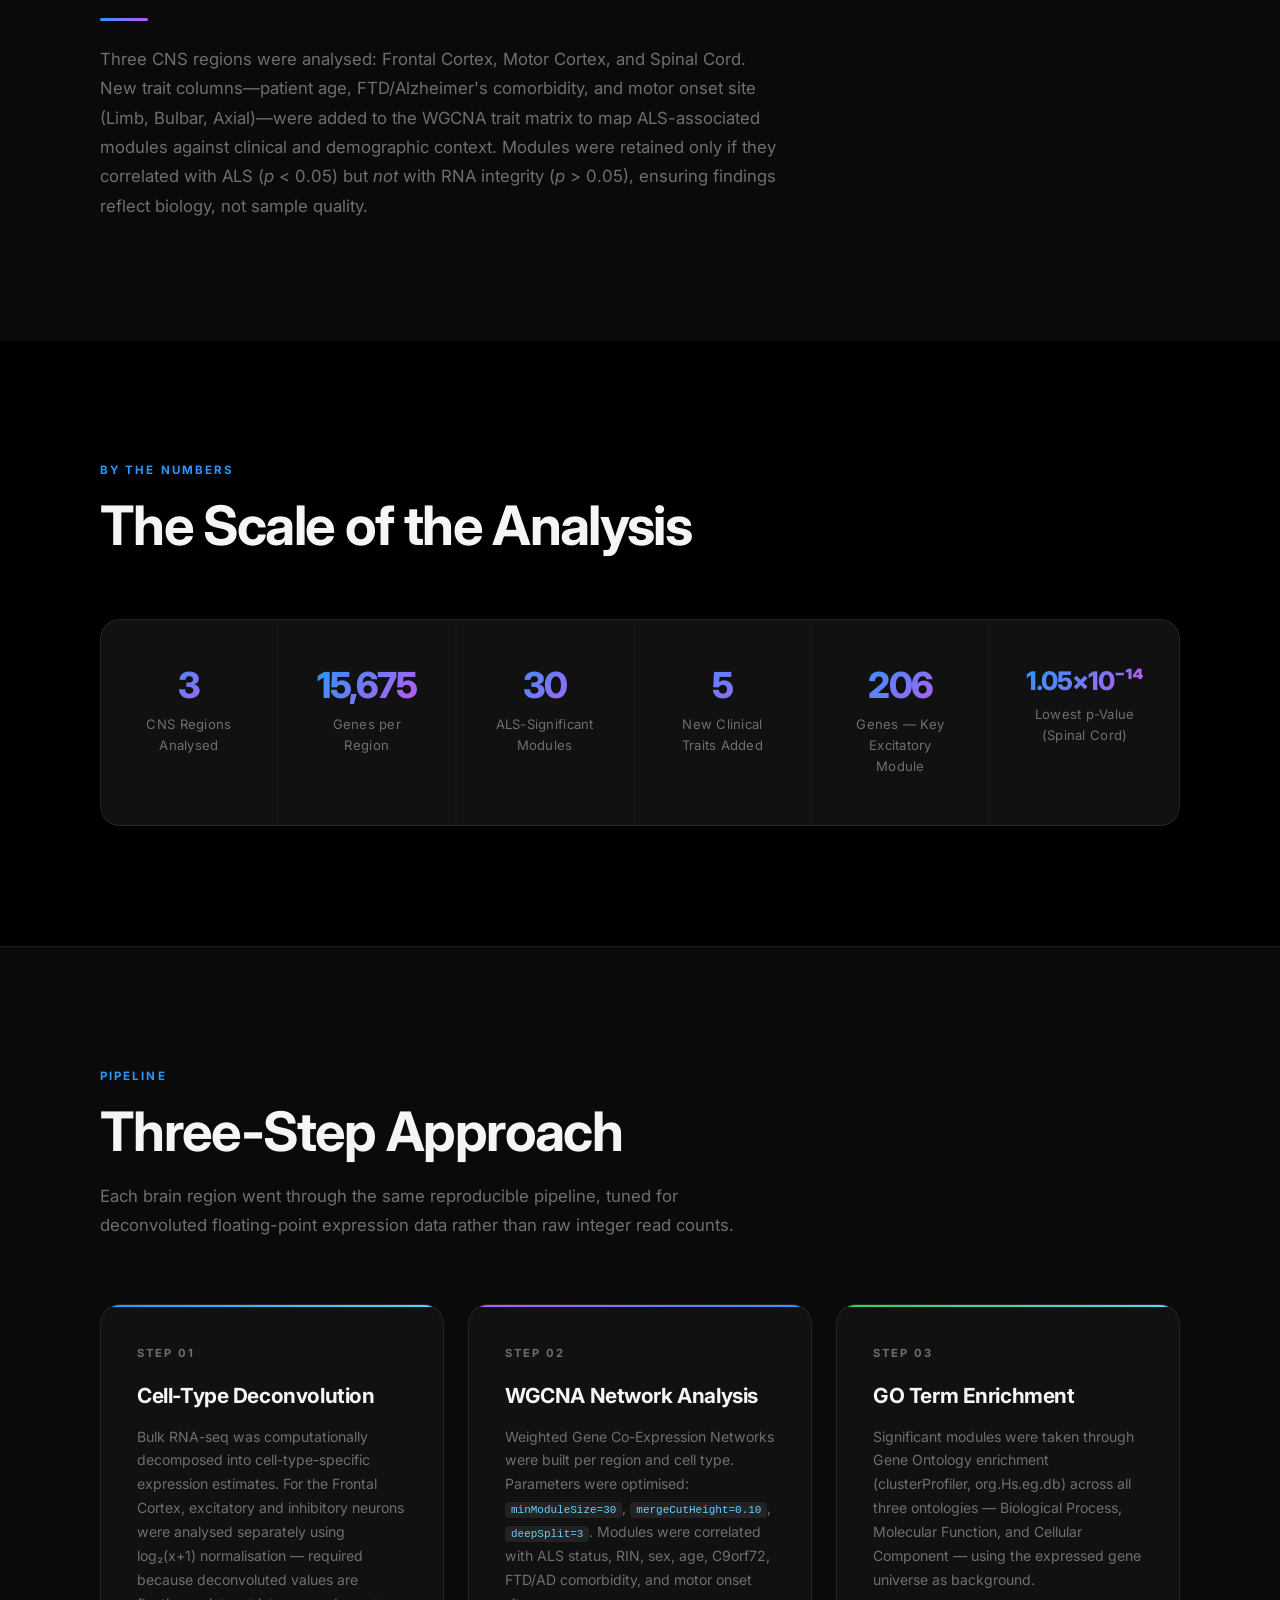
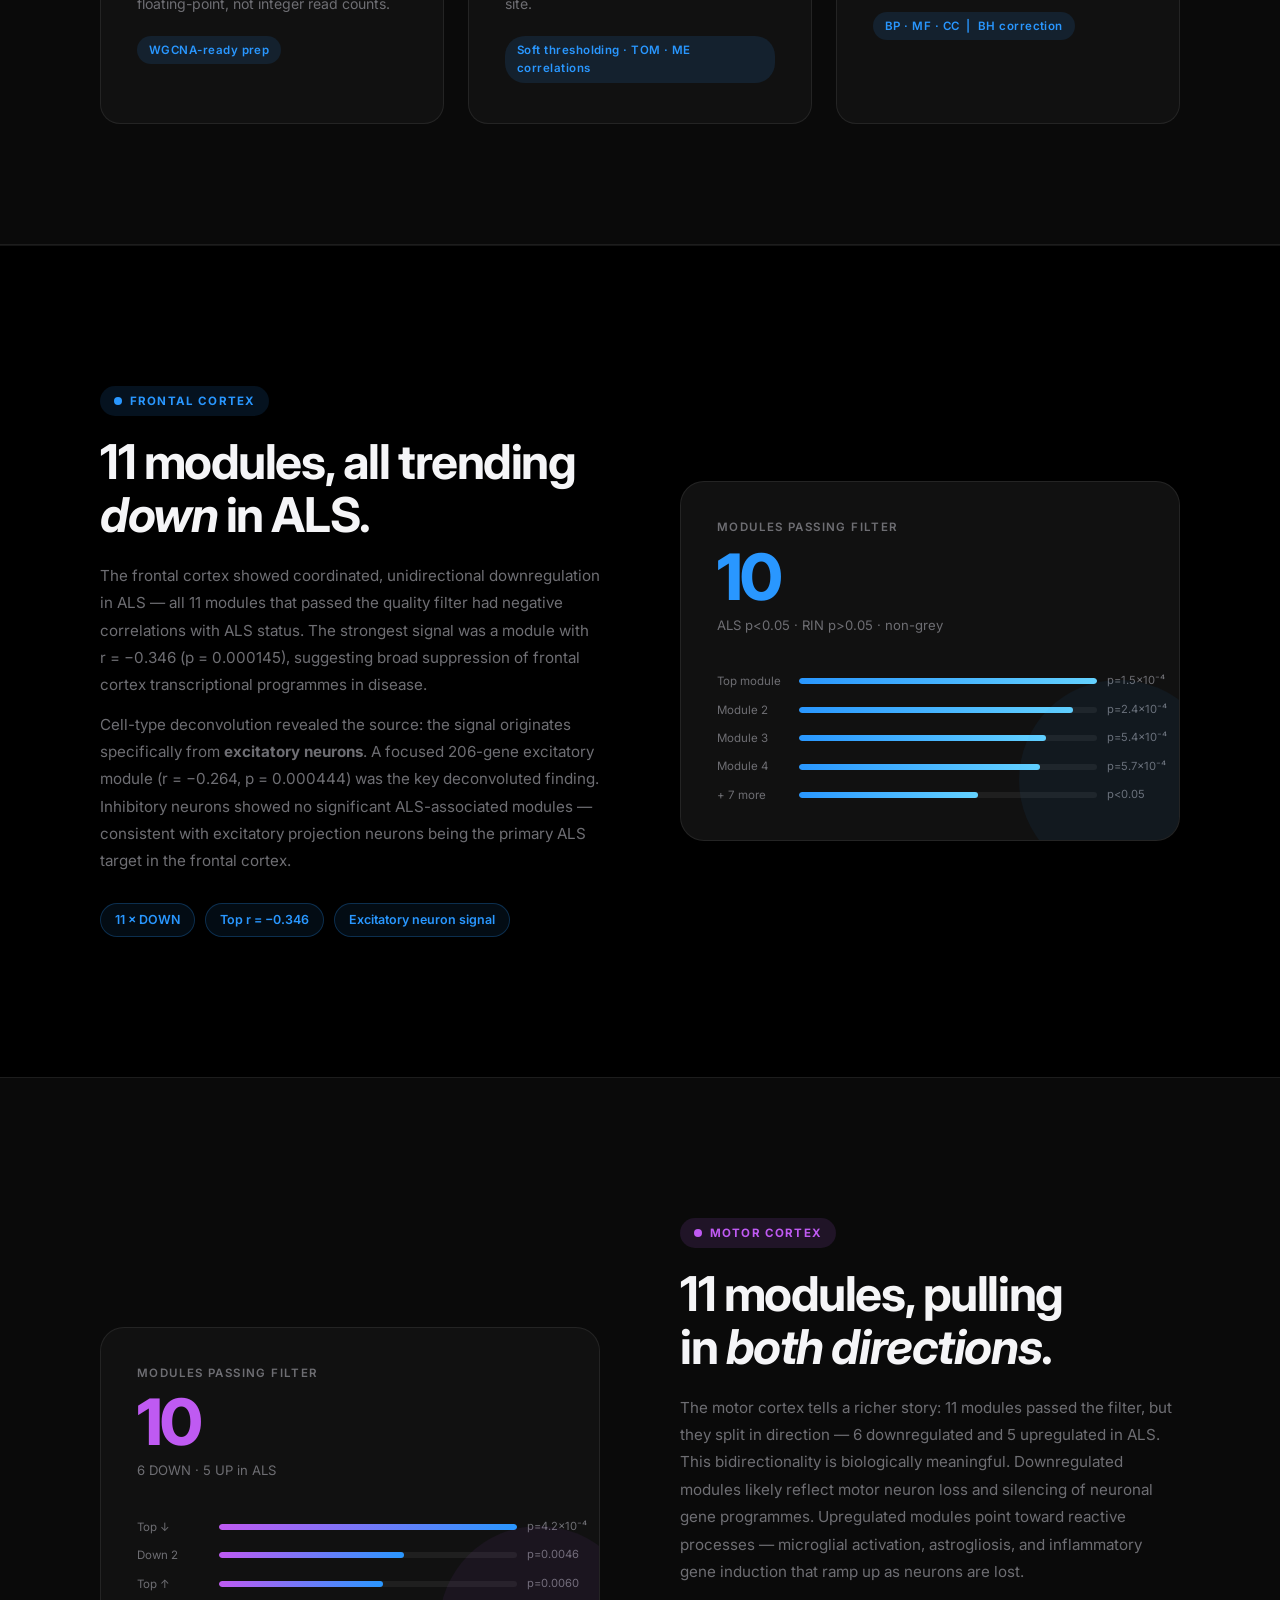
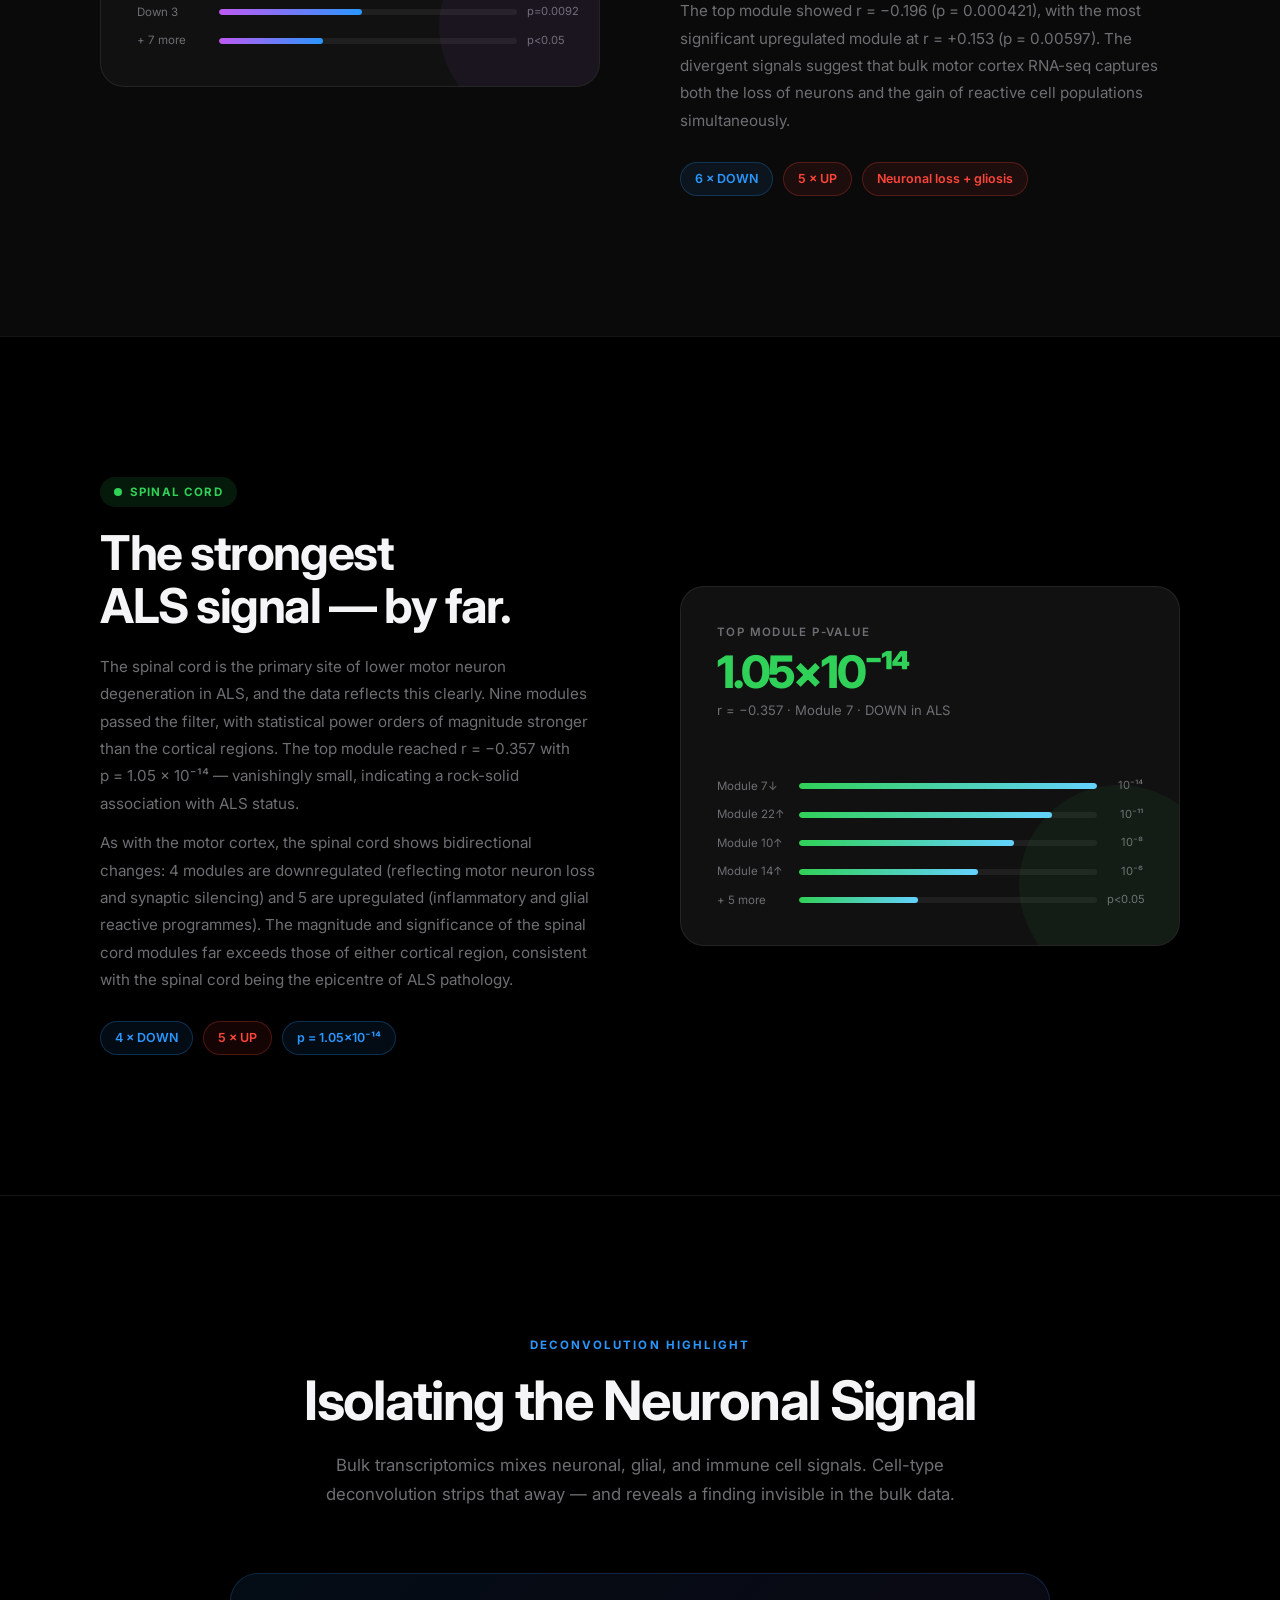
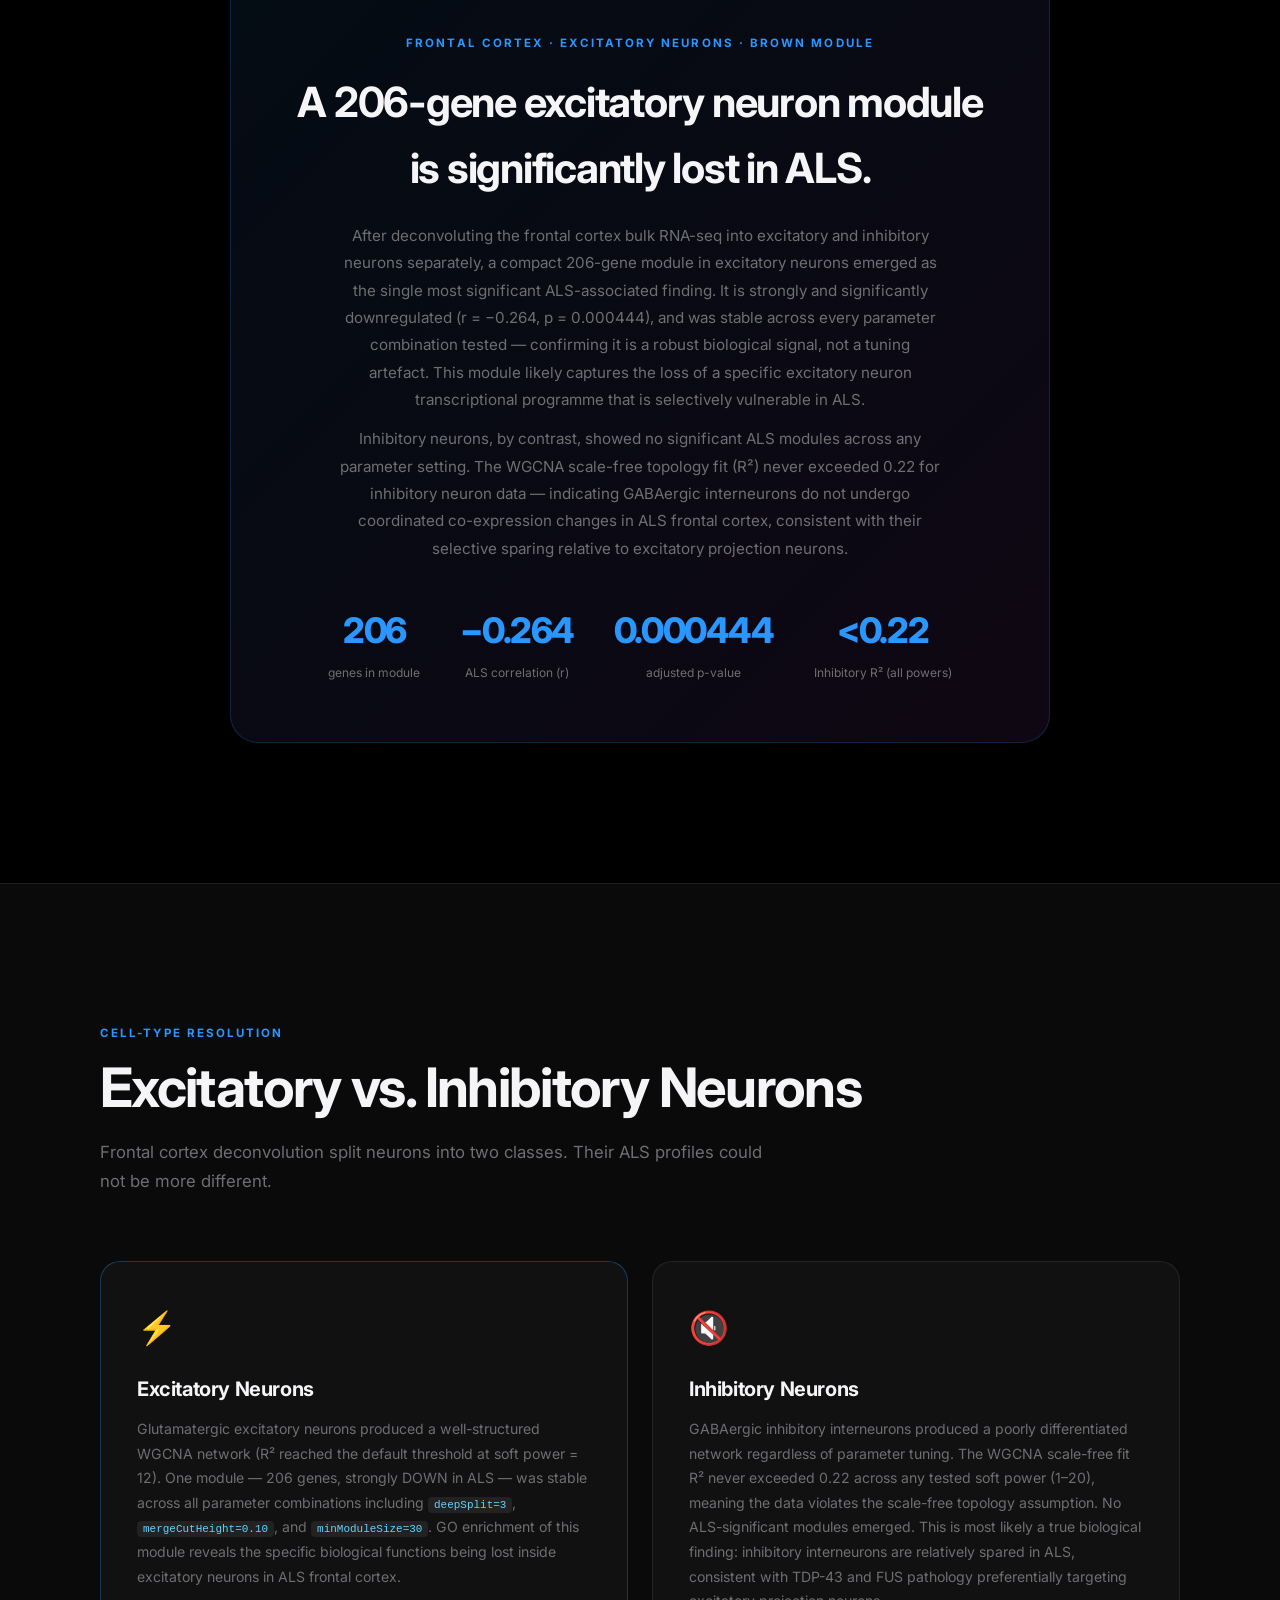
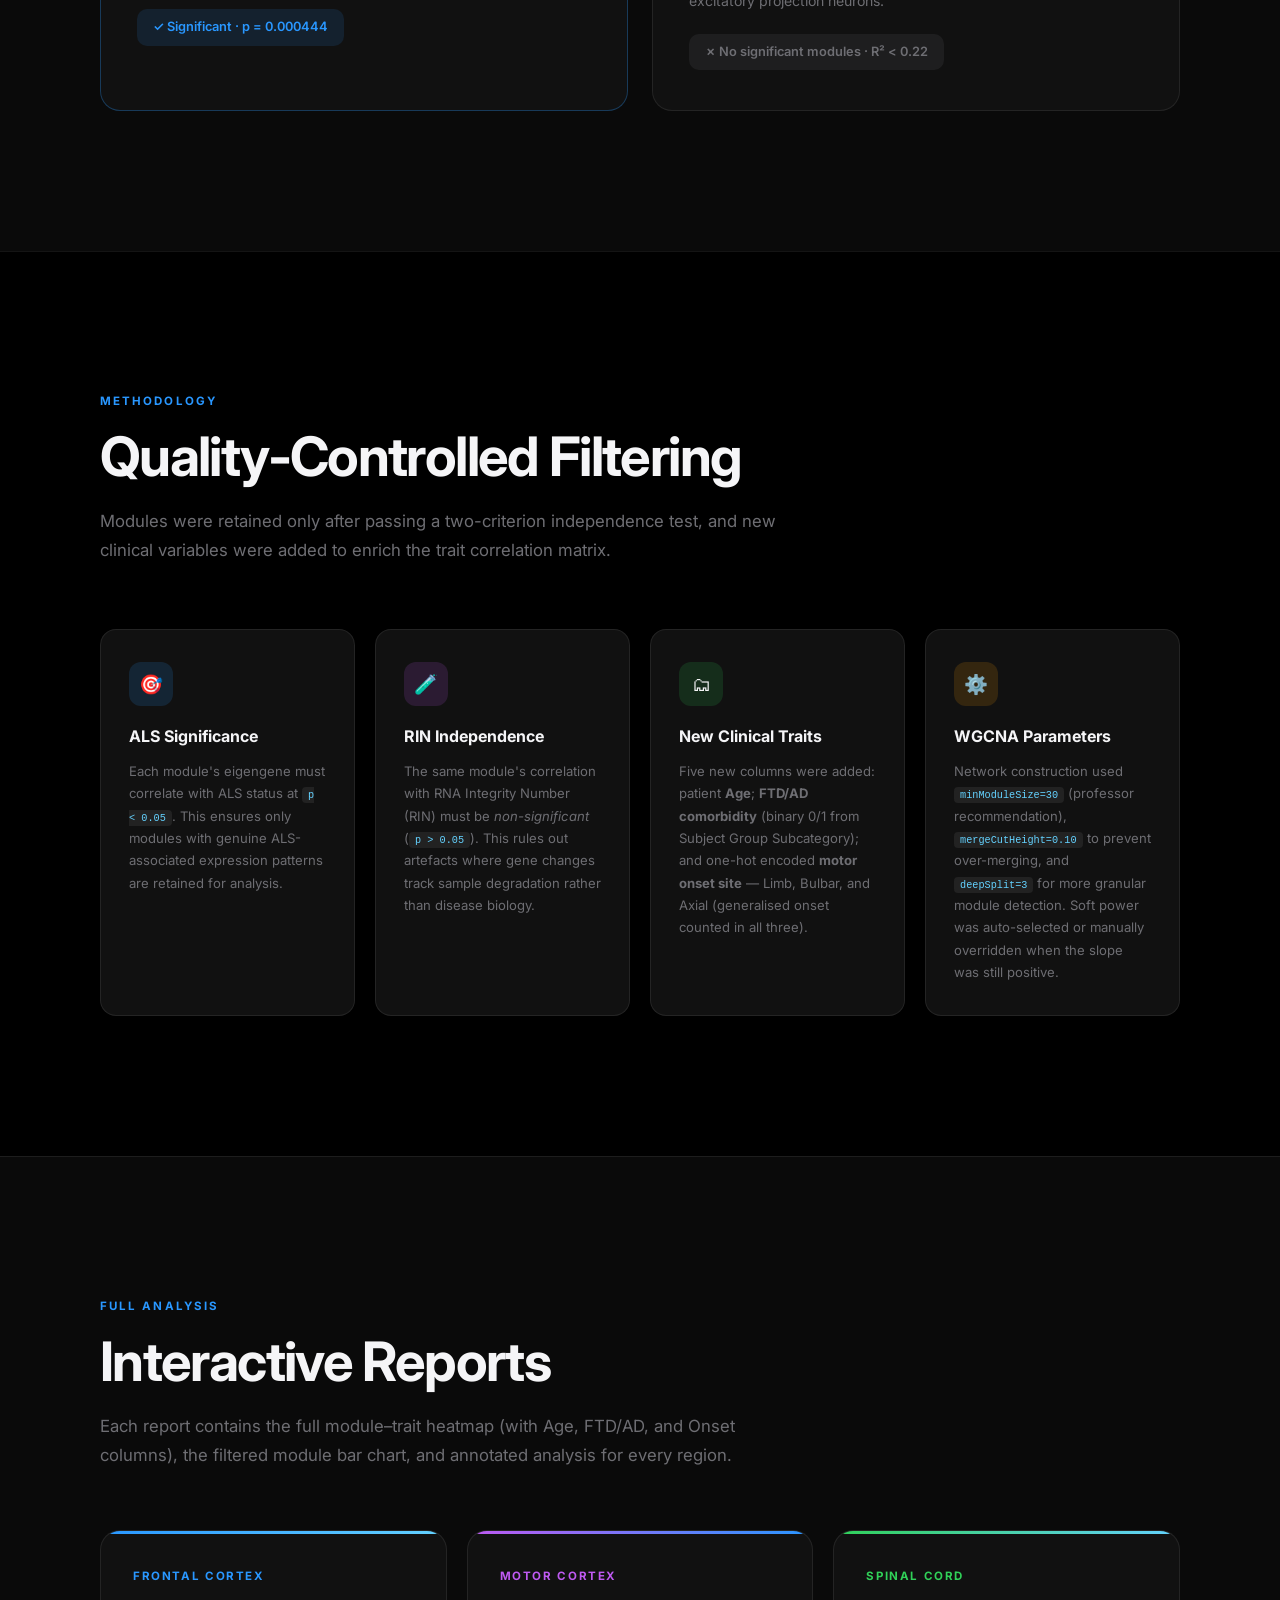
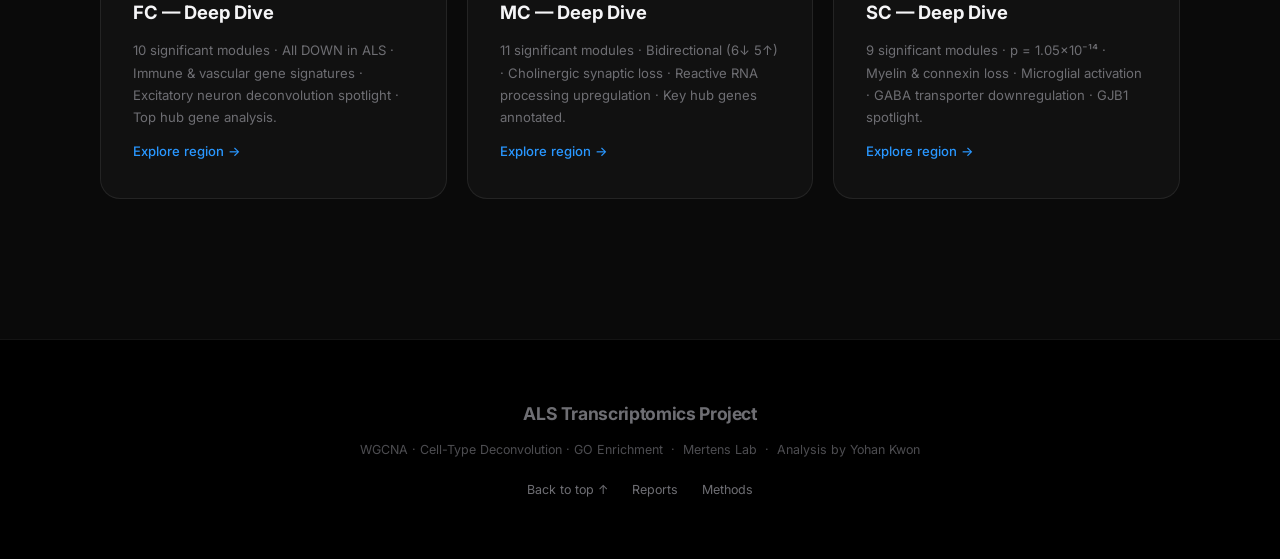
==== commit 2a8d0cc4: "Add dropdown nav and home light/dark toggle - All 7 pages: nav reorganised into 3 dropdowns (Frontal" ====
--- a/index.html
+++ b/index.html
@@ -3,8 +3,7 @@
 <head>
   <meta charset="UTF-8" />
   <script>
-    /* Home page is always dark — ignore stored theme preference */
-    document.documentElement.setAttribute('data-theme', 'dark');
+    (function(){ var t=localStorage.getItem('theme')||'dark'; document.documentElement.setAttribute('data-theme',t); })();
   </script>
   <meta name="viewport" content="width=device-width, initial-scale=1.0" />
   <title>ALS Transcriptomics</title>
@@ -405,6 +404,59 @@
     /* ── Misc utils ───────────────────────────────────────────────── */
     .divider { width: 48px; height: 3px; background: linear-gradient(90deg, var(--blue), var(--purple)); border-radius: 2px; margin: 24px 0; }
     .tag { display: inline-block; padding: 4px 12px; border-radius: 20px; font-size: 0.72rem; font-weight: 600; background: rgba(255,255,255,0.06); color: var(--grey); margin-right: 6px; }
+
+    /* ── Light mode ───────────────────────────────────────────────── */
+    [data-theme="light"] {
+      --black:  #ffffff; --dark:   #f5f5f7; --card:   #ffffff; --card2:  #e8e8ed;
+      --border: rgba(0,0,0,0.1); --white:  #1d1d1f; --grey:   #515154;
+      --blue:   #0071e3; --purple: #9b59b6; --green:  #1a8c3a;
+      --orange: #c45b00; --red:    #d93025; --teal:   #0077b6;
+    }
+    [data-theme="light"] body { background: var(--black); color: var(--white); }
+    [data-theme="light"] nav { background: rgba(255,255,255,0.88); }
+    [data-theme="light"] .hero-title { background: linear-gradient(135deg, #1d1d1f 0%, #444 100%); -webkit-background-clip: text; background-clip: text; }
+    [data-theme="light"] code { background: rgba(0,0,0,0.06); }
+    [data-theme="light"] .btn-secondary { background: rgba(0,0,0,0.06); border-color: rgba(0,0,0,0.12); }
+    [data-theme="light"] .btn-primary:hover { filter: brightness(1.1); }
+
+    /* ── Theme toggle ─────────────────────────────────────────────── */
+    .theme-toggle {
+      background: none; border: 1px solid var(--border); border-radius: 20px;
+      color: var(--white); cursor: pointer; padding: 4px 12px; font-size: 0.72rem;
+      font-weight: 500; font-family: inherit; opacity: 0.8; transition: all 0.2s;
+      display: flex; align-items: center; gap: 5px; white-space: nowrap;
+    }
+    .theme-toggle:hover { opacity: 1; background: rgba(128,128,128,0.12); }
+
+    /* ── Dropdown nav ─────────────────────────────────────────────── */
+    .nav-dropdown { position: relative; }
+    .nav-dropdown > a::after { content: ' ▾'; font-size: 0.62em; opacity: 0.65; vertical-align: middle; }
+    .dropdown-menu {
+      position: absolute; top: calc(100% + 10px); left: 50%;
+      transform: translateX(-50%) translateY(-6px);
+      background: rgba(10,10,10,0.96);
+      backdrop-filter: saturate(180%) blur(20px);
+      -webkit-backdrop-filter: saturate(180%) blur(20px);
+      border: 1px solid var(--border); border-radius: 12px;
+      padding: 6px 0; min-width: 170px; list-style: none;
+      opacity: 0; visibility: hidden;
+      transition: opacity 0.18s ease, transform 0.18s ease, visibility 0s linear 0.18s;
+      z-index: 200;
+    }
+    [data-theme="light"] .dropdown-menu { background: rgba(255,255,255,0.97); }
+    .dropdown-menu li a {
+      display: block; padding: 9px 18px; font-size: 0.78rem; color: var(--white);
+      text-decoration: none; opacity: 0.75; white-space: nowrap;
+      transition: opacity 0.15s, background 0.15s; border-radius: 6px; margin: 0 4px;
+    }
+    .dropdown-menu li a:hover { opacity: 1; background: rgba(128,128,128,0.14); }
+    .dropdown-menu li a.active { opacity: 1; color: var(--blue); }
+    .nav-dropdown:hover .dropdown-menu,
+    .nav-dropdown:focus-within .dropdown-menu {
+      opacity: 1; visibility: visible;
+      transform: translateX(-50%) translateY(0);
+      transition: opacity 0.18s ease, transform 0.18s ease, visibility 0s linear 0s;
+    }
   </style>
 </head>
 <body>
@@ -417,12 +469,28 @@
     <li><a href="#regions">Regions</a></li>
     <li><a href="#finding">Key Finding</a></li>
     <li><a href="#method">Methods</a></li>
-    <li><a href="fc.html">Frontal Cortex</a></li>
-    <li><a href="mc.html">Motor Cortex</a></li>
-    <li><a href="sc.html">Spinal Cord</a></li>
-    <li><a href="fc_analysis.html">FC Analysis</a></li>
-    <li><a href="mc_analysis.html">MC Analysis</a></li>
-    <li><a href="sc_analysis.html">SC Analysis</a></li>
+    <li class="nav-dropdown">
+      <a href="fc.html">Frontal Cortex</a>
+      <ul class="dropdown-menu">
+        <li><a href="fc.html">Overview</a></li>
+        <li><a href="fc_analysis.html">Analysis</a></li>
+      </ul>
+    </li>
+    <li class="nav-dropdown">
+      <a href="mc.html">Motor Cortex</a>
+      <ul class="dropdown-menu">
+        <li><a href="mc.html">Overview</a></li>
+        <li><a href="mc_analysis.html">Analysis</a></li>
+      </ul>
+    </li>
+    <li class="nav-dropdown">
+      <a href="sc.html">Spinal Cord</a>
+      <ul class="dropdown-menu">
+        <li><a href="sc.html">Overview</a></li>
+        <li><a href="sc_analysis.html">Analysis</a></li>
+      </ul>
+    </li>
+    <li><button class="theme-toggle" onclick="toggleTheme()" id="theme-btn">☀ Light</button></li>
   </ul>
 </nav>
 
@@ -841,6 +909,20 @@
   const y = (e.clientY / window.innerHeight - 0.5) * 20;
   heroBg.style.transform = `translate(${x}px, ${y}px) scale(1.08)`;
 }, { passive: true });
+
+// ── Theme toggle ──────────────────────────────────────────────────────────────
+function toggleTheme(){
+  var h = document.documentElement;
+  var next = h.getAttribute('data-theme')==='dark' ? 'light' : 'dark';
+  h.setAttribute('data-theme', next);
+  localStorage.setItem('theme', next);
+  document.getElementById('theme-btn').textContent = next==='dark' ? '☀ Light' : '☾ Dark';
+}
+(function(){
+  var t = localStorage.getItem('theme')||'dark';
+  var btn = document.getElementById('theme-btn');
+  if(btn) btn.textContent = t==='dark' ? '☀ Light' : '☾ Dark';
+})();
 </script>
 </body>
 </html>
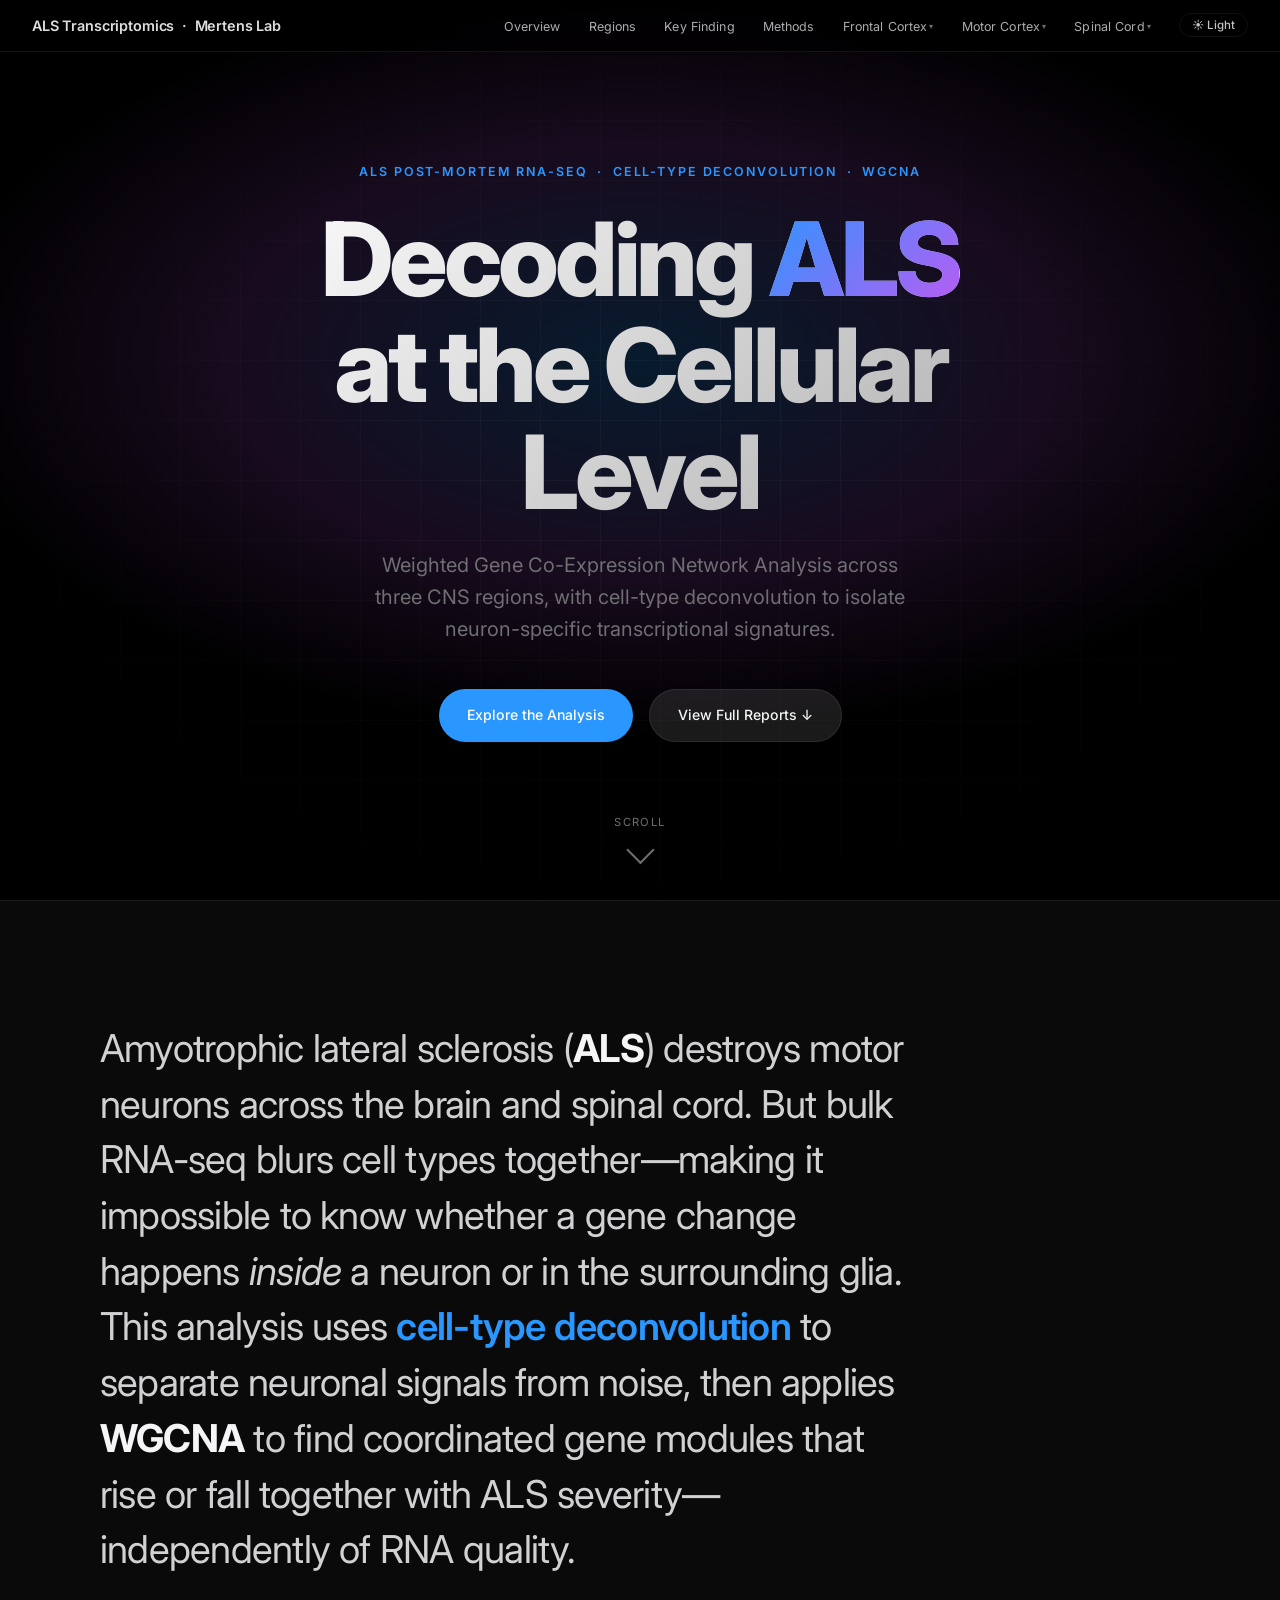
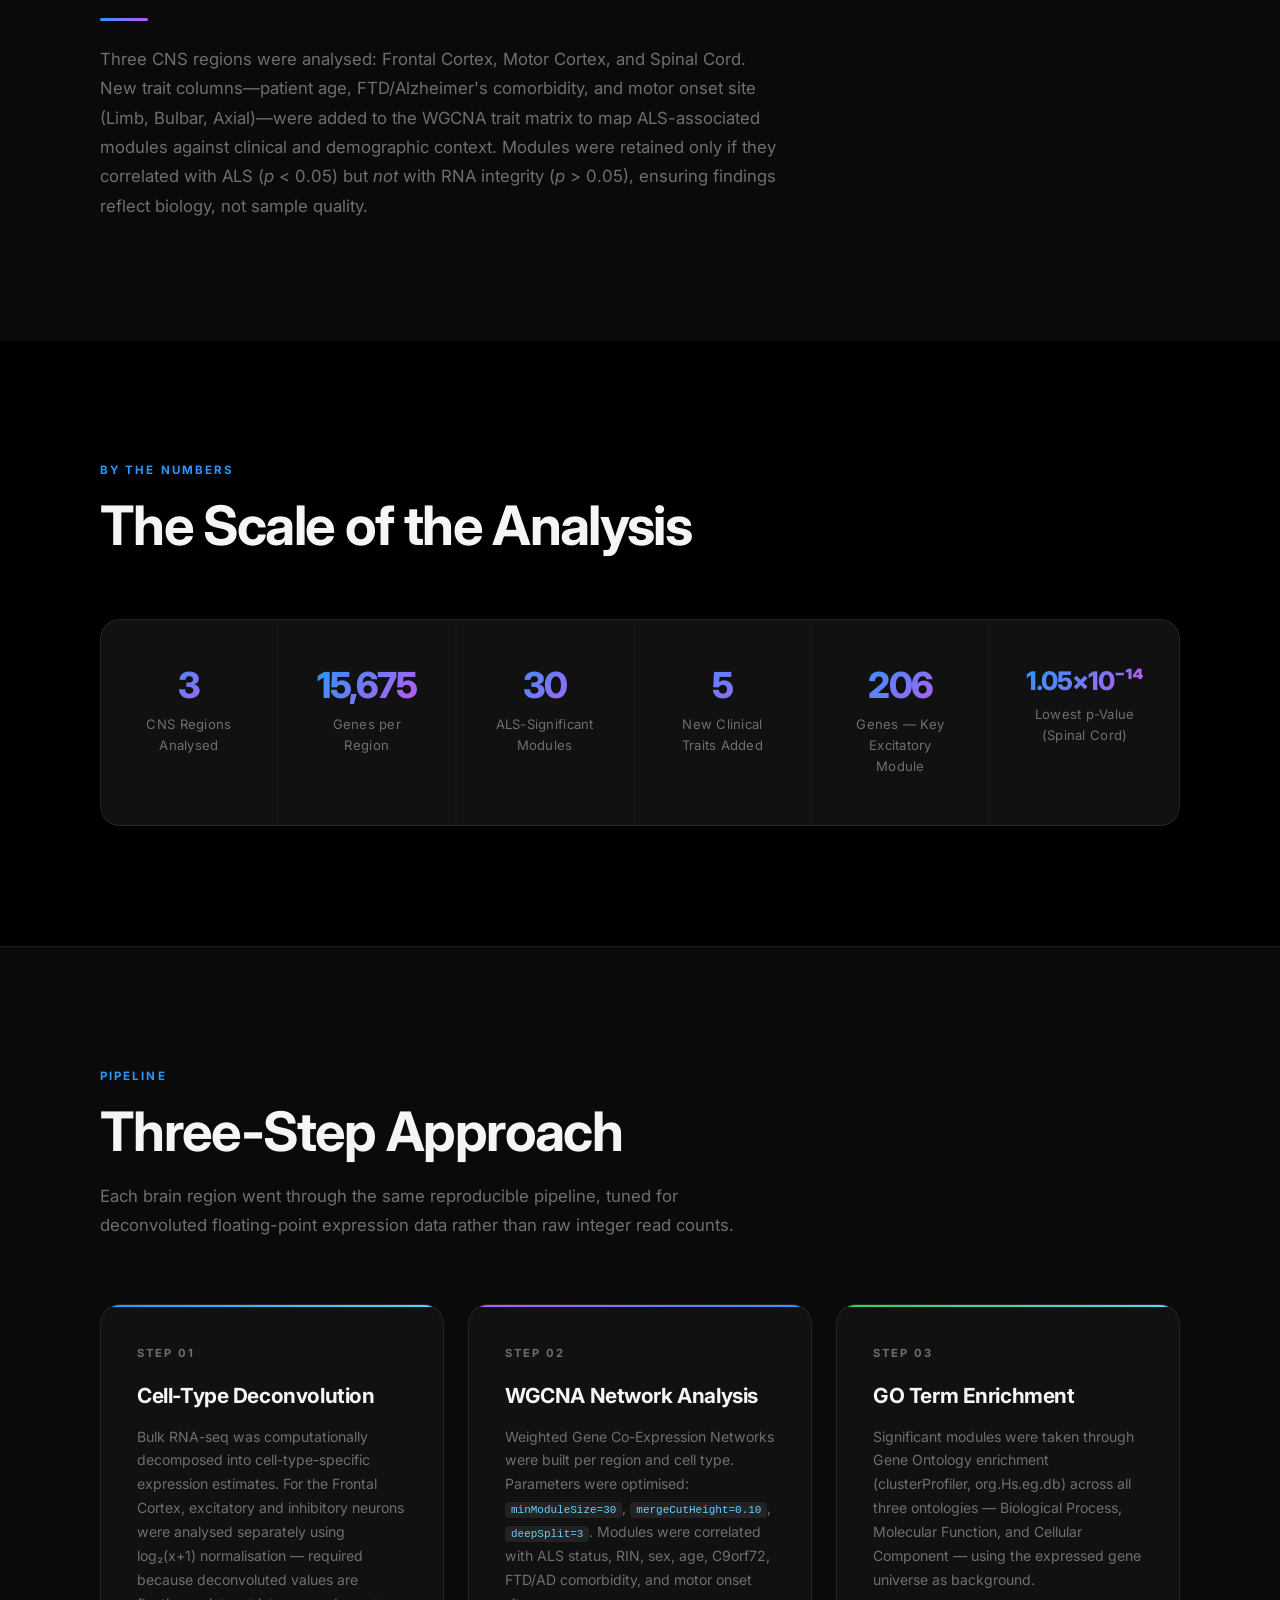
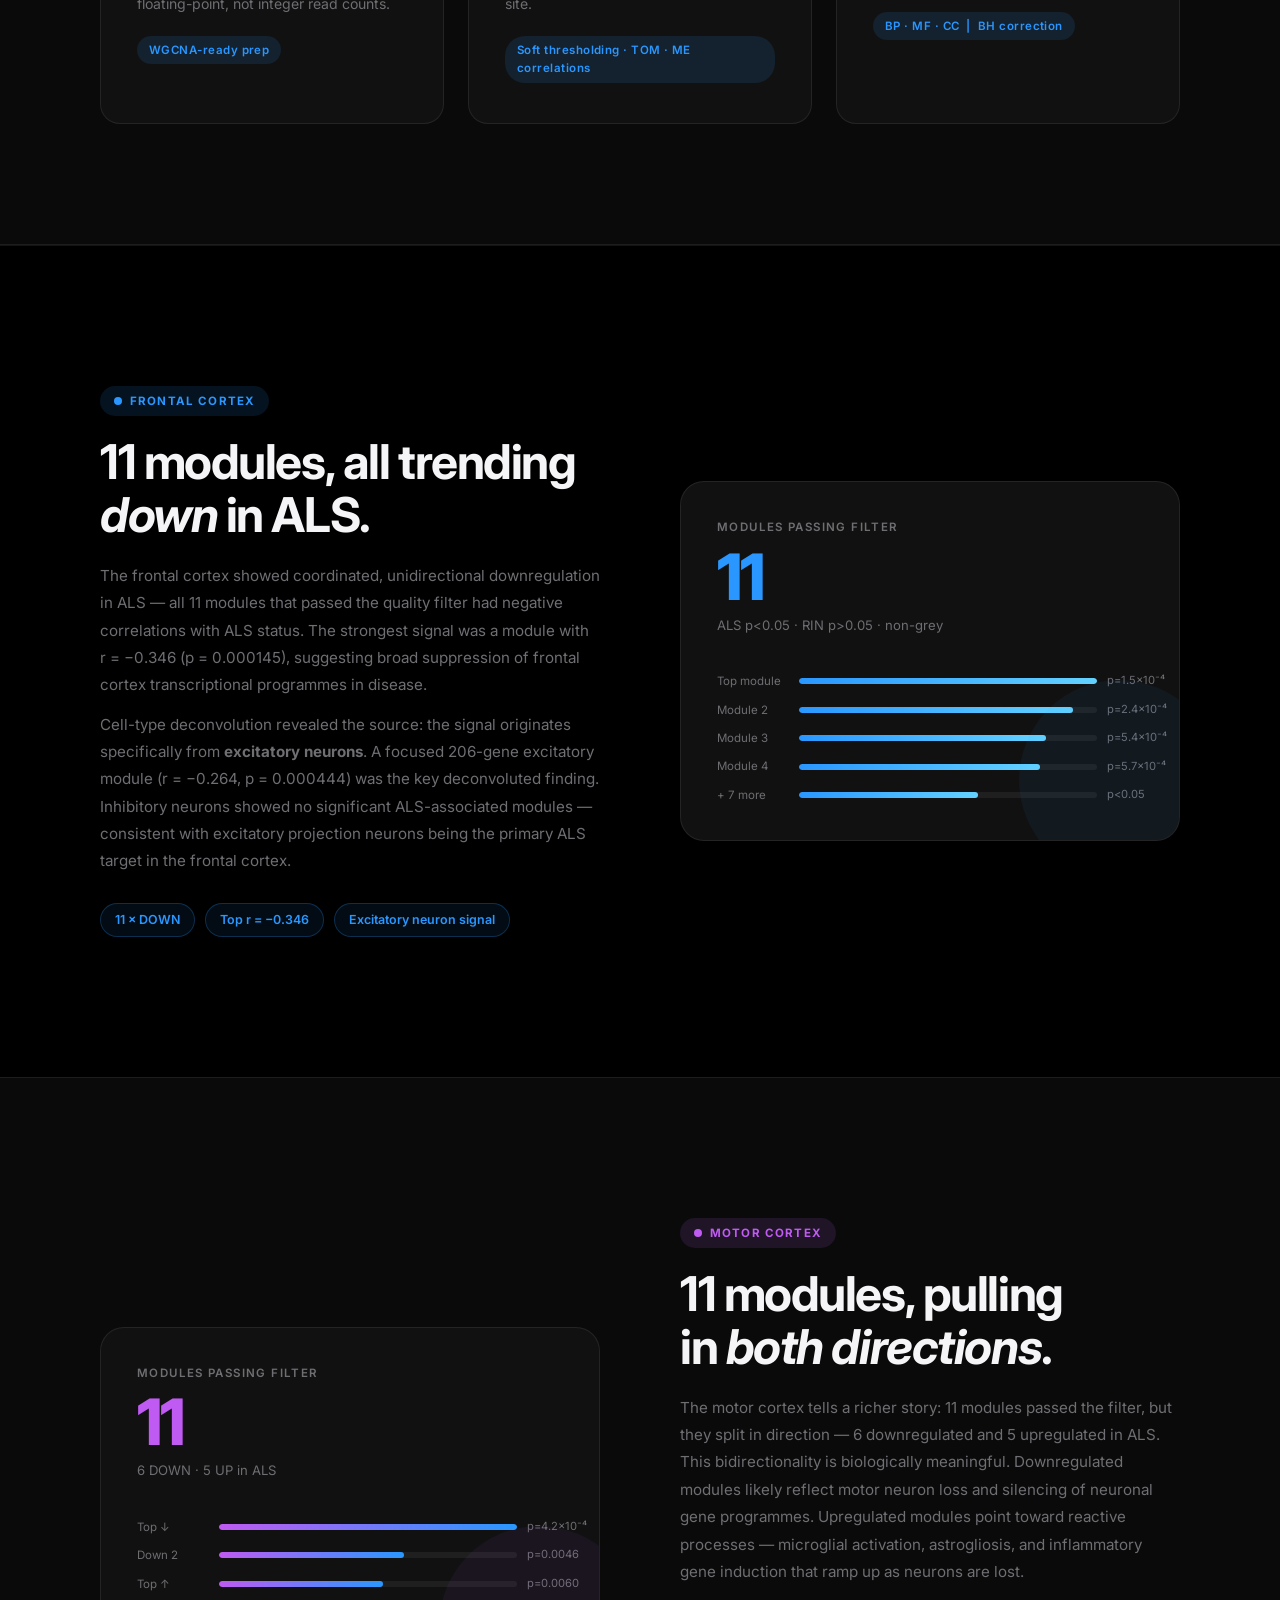
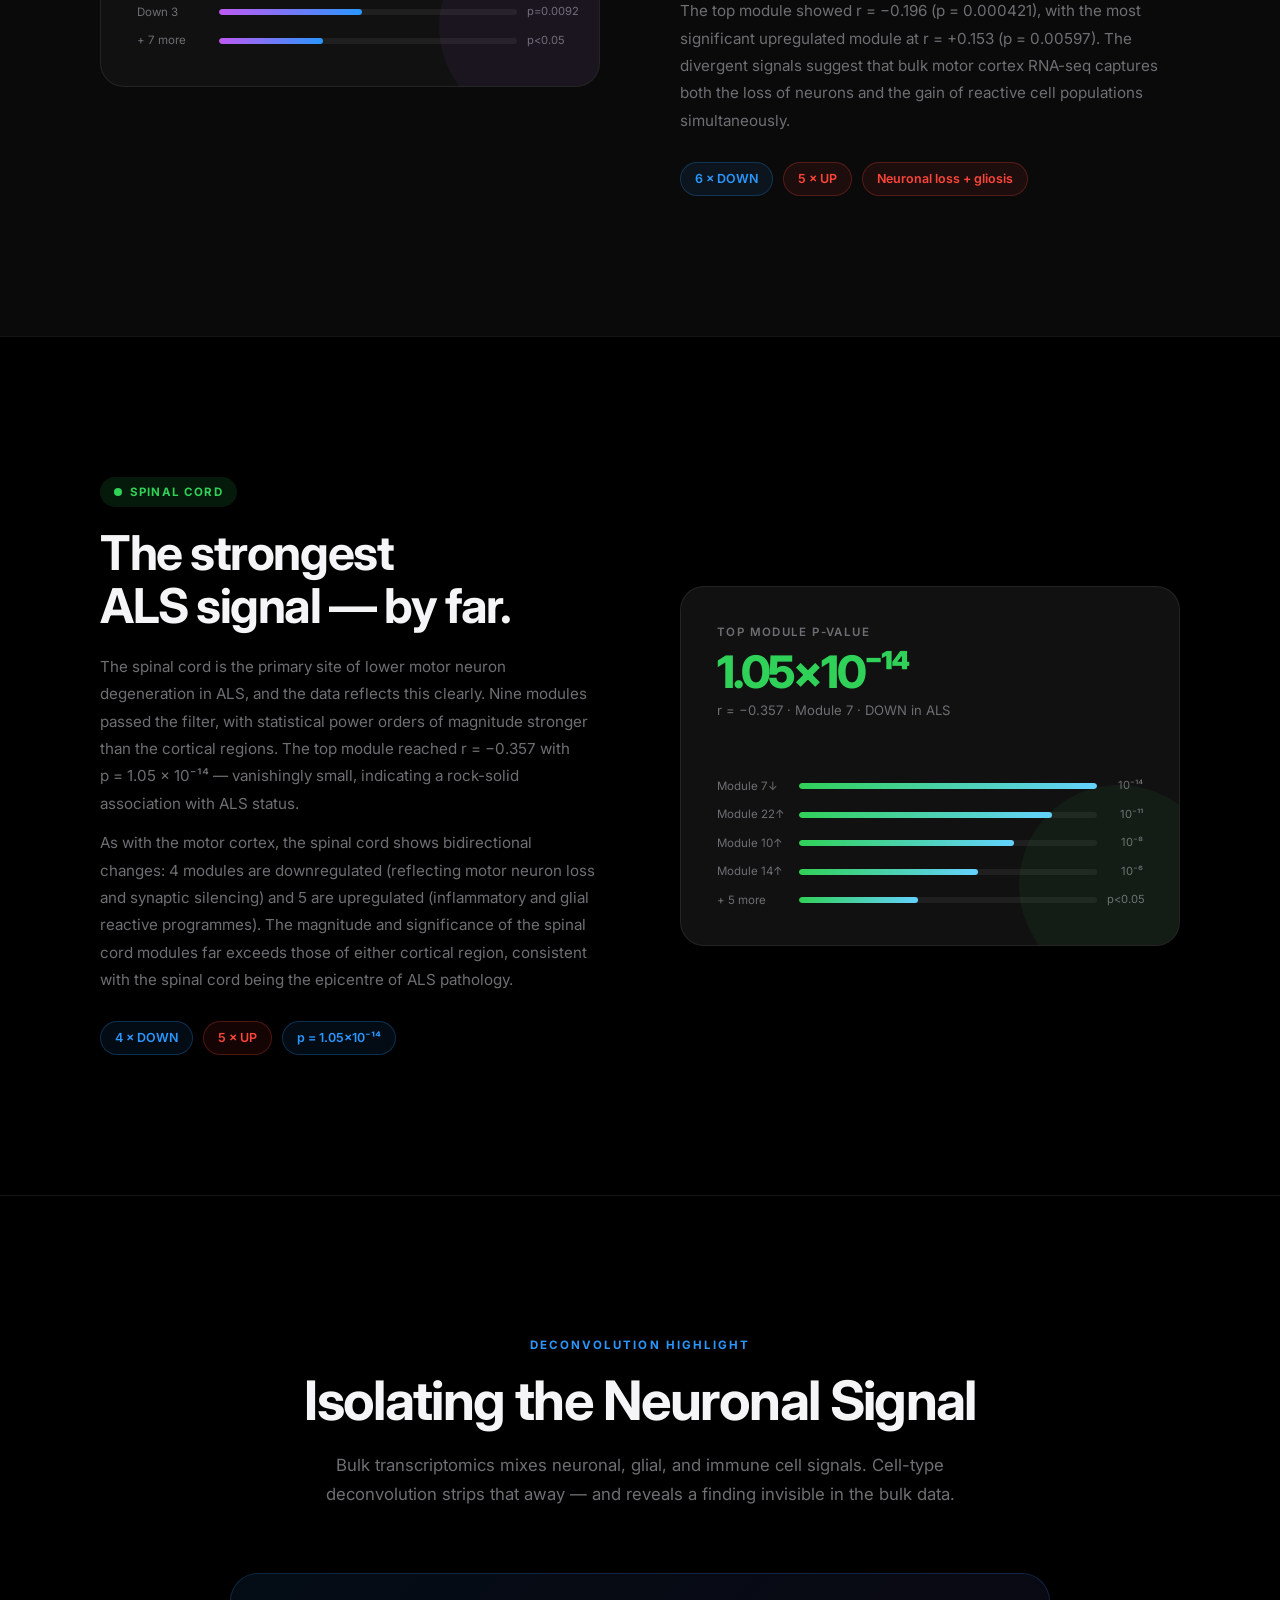
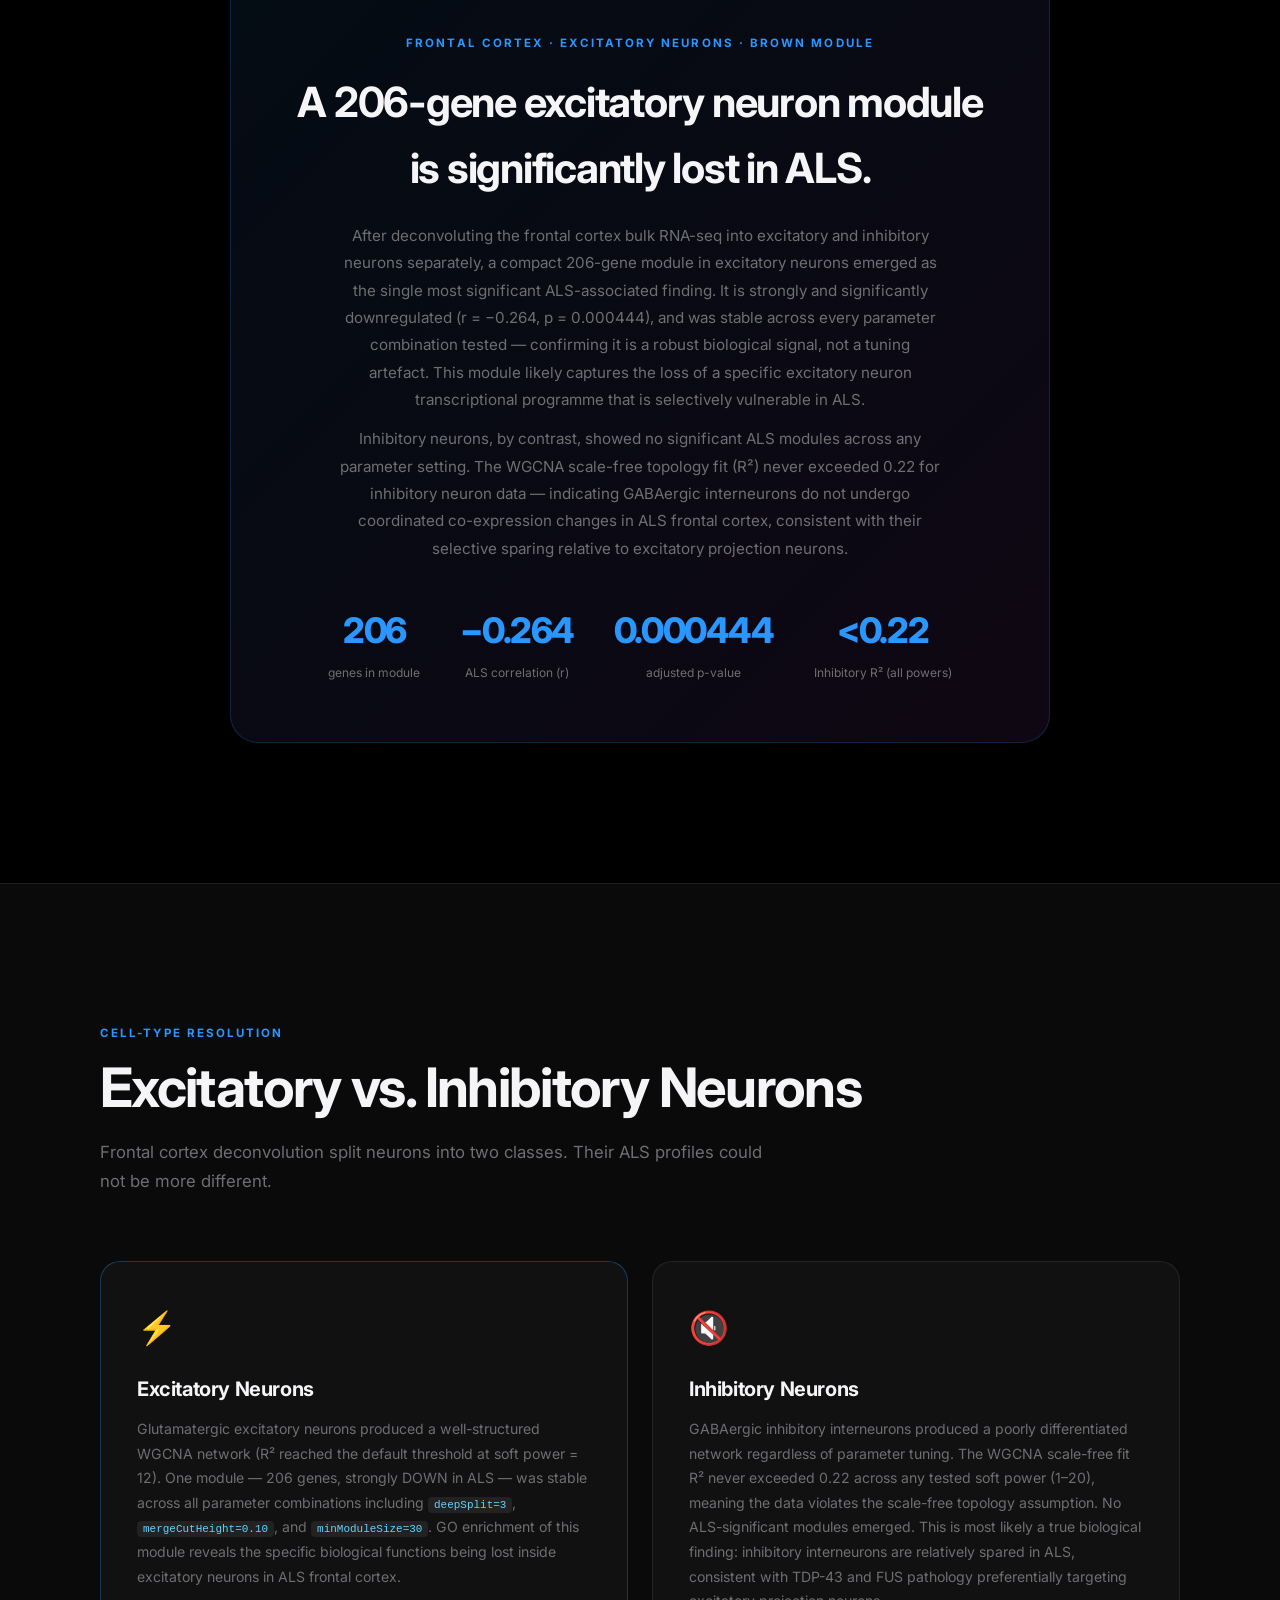
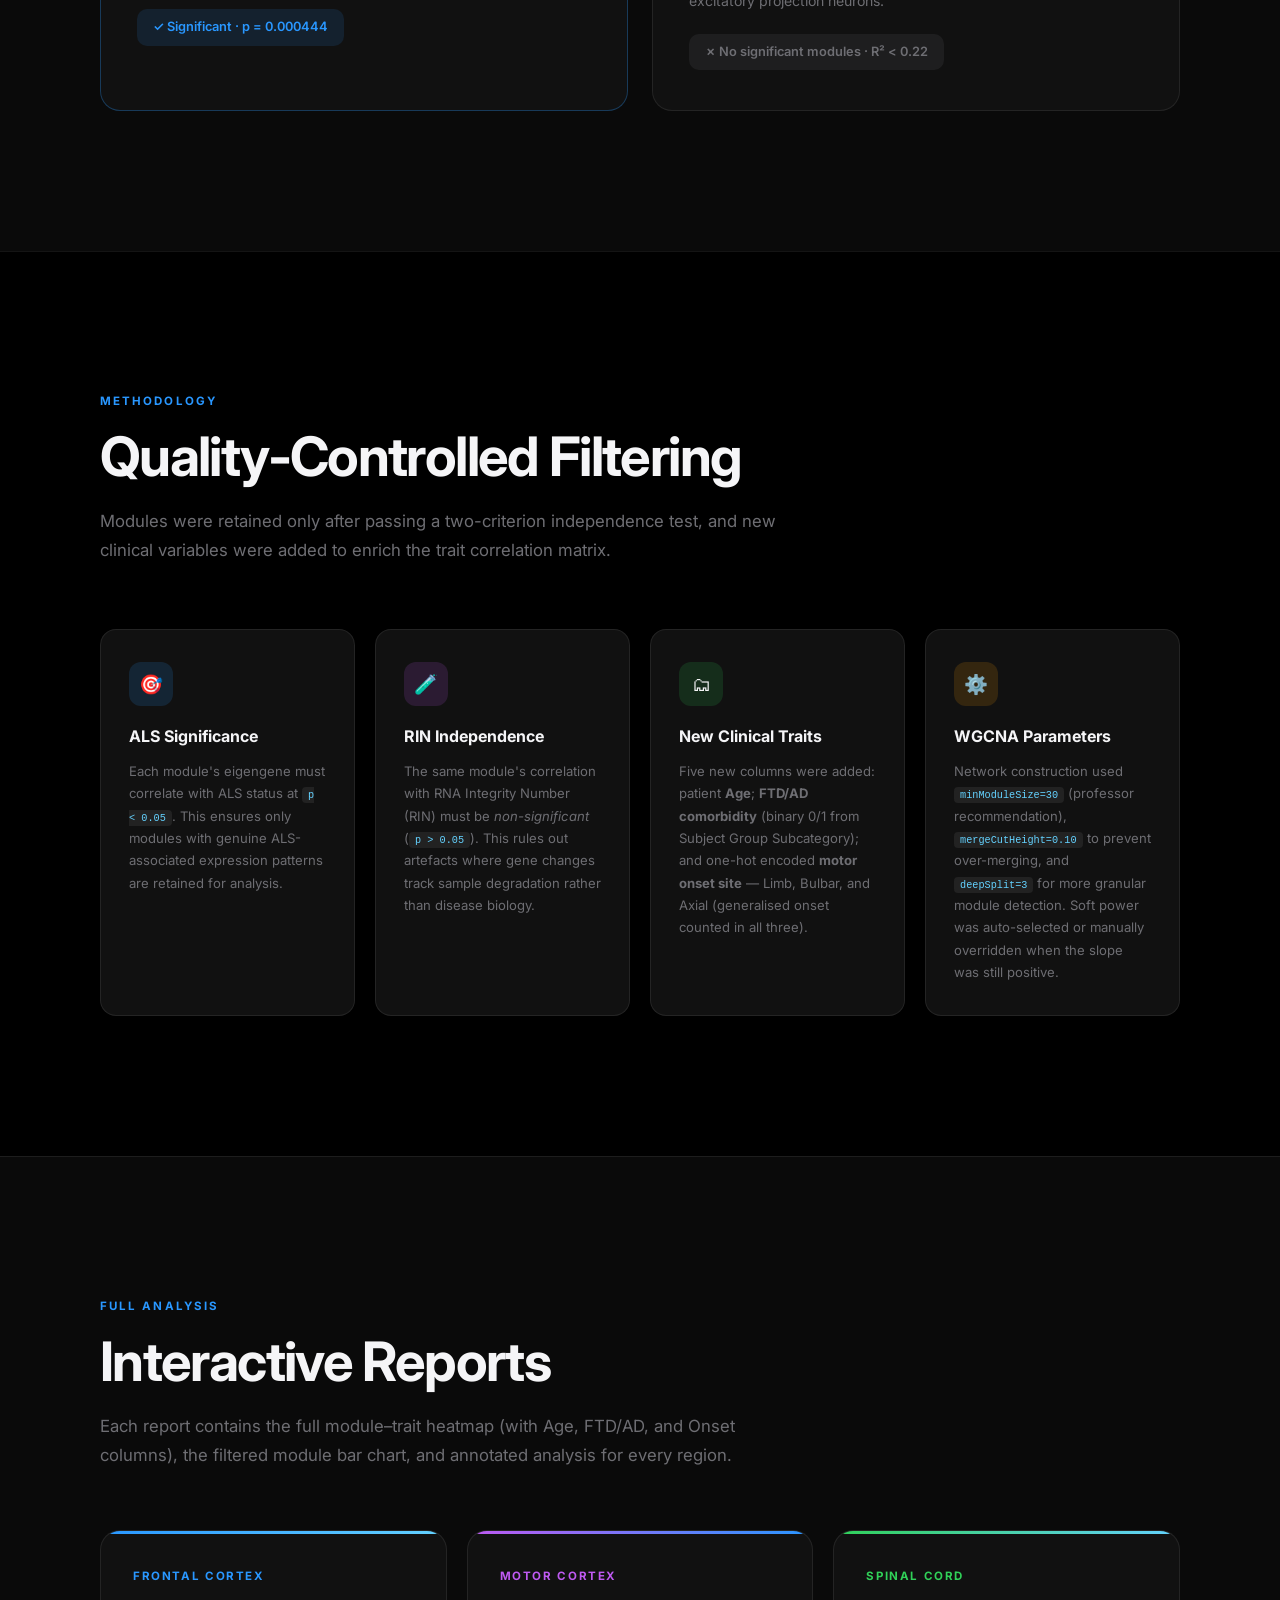
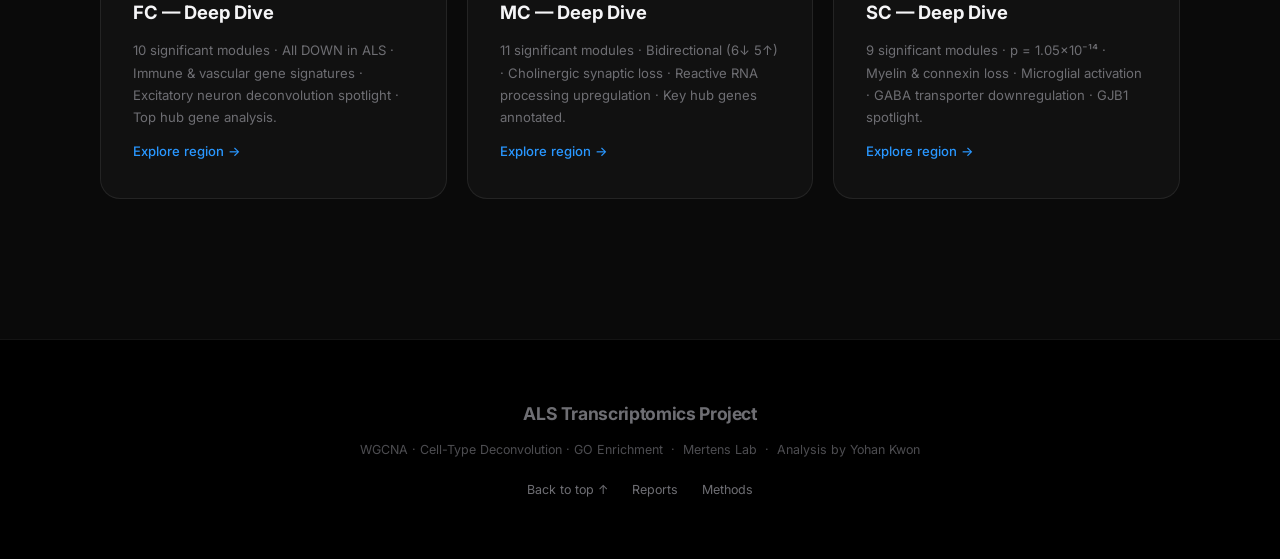
==== commit ecebb313: "Fix Home light mode: hero title solid dark text, other elements - Drop background-clip gradient on h" ====
--- a/index.html
+++ b/index.html
@@ -414,10 +414,35 @@
     }
     [data-theme="light"] body { background: var(--black); color: var(--white); }
     [data-theme="light"] nav { background: rgba(255,255,255,0.88); }
-    [data-theme="light"] .hero-title { background: linear-gradient(135deg, #1d1d1f 0%, #444 100%); -webkit-background-clip: text; background-clip: text; }
+    /* Hero title: drop the white gradient, use solid dark text instead */
+    [data-theme="light"] .hero-title {
+      background: none;
+      -webkit-text-fill-color: #1d1d1f;
+      color: #1d1d1f;
+    }
+    [data-theme="light"] .hero-title span {
+      background: none;
+      -webkit-text-fill-color: var(--blue);
+      color: var(--blue);
+    }
+    /* Hero grid lines are white — make them dark in light mode */
+    [data-theme="light"] .hero-grid {
+      background-image:
+        linear-gradient(rgba(0,0,0,0.04) 1px, transparent 1px),
+        linear-gradient(90deg, rgba(0,0,0,0.04) 1px, transparent 1px);
+    }
+    /* Buttons */
+    [data-theme="light"] .btn-primary:hover { filter: brightness(1.1); }
+    [data-theme="light"] .btn-secondary { background: rgba(0,0,0,0.06); border-color: rgba(0,0,0,0.12); color: #1d1d1f; }
+    /* Tag chips */
+    [data-theme="light"] .tag { background: rgba(0,0,0,0.06); }
+    /* Code */
     [data-theme="light"] code { background: rgba(0,0,0,0.06); }
-    [data-theme="light"] .btn-secondary { background: rgba(0,0,0,0.06); border-color: rgba(0,0,0,0.12); }
-    [data-theme="light"] .btn-primary:hover { filter: brightness(1.1); }
+    /* Cards hover border */
+    [data-theme="light"] .report-card:hover { border-color: rgba(0,0,0,0.15); box-shadow: 0 24px 60px rgba(0,0,0,0.1); }
+    [data-theme="light"] .deconv-card:hover { border-color: rgba(0,0,0,0.15); }
+    /* Bar tracks */
+    [data-theme="light"] .bar-track { background: rgba(0,0,0,0.08); }
 
     /* ── Theme toggle ─────────────────────────────────────────────── */
     .theme-toggle {
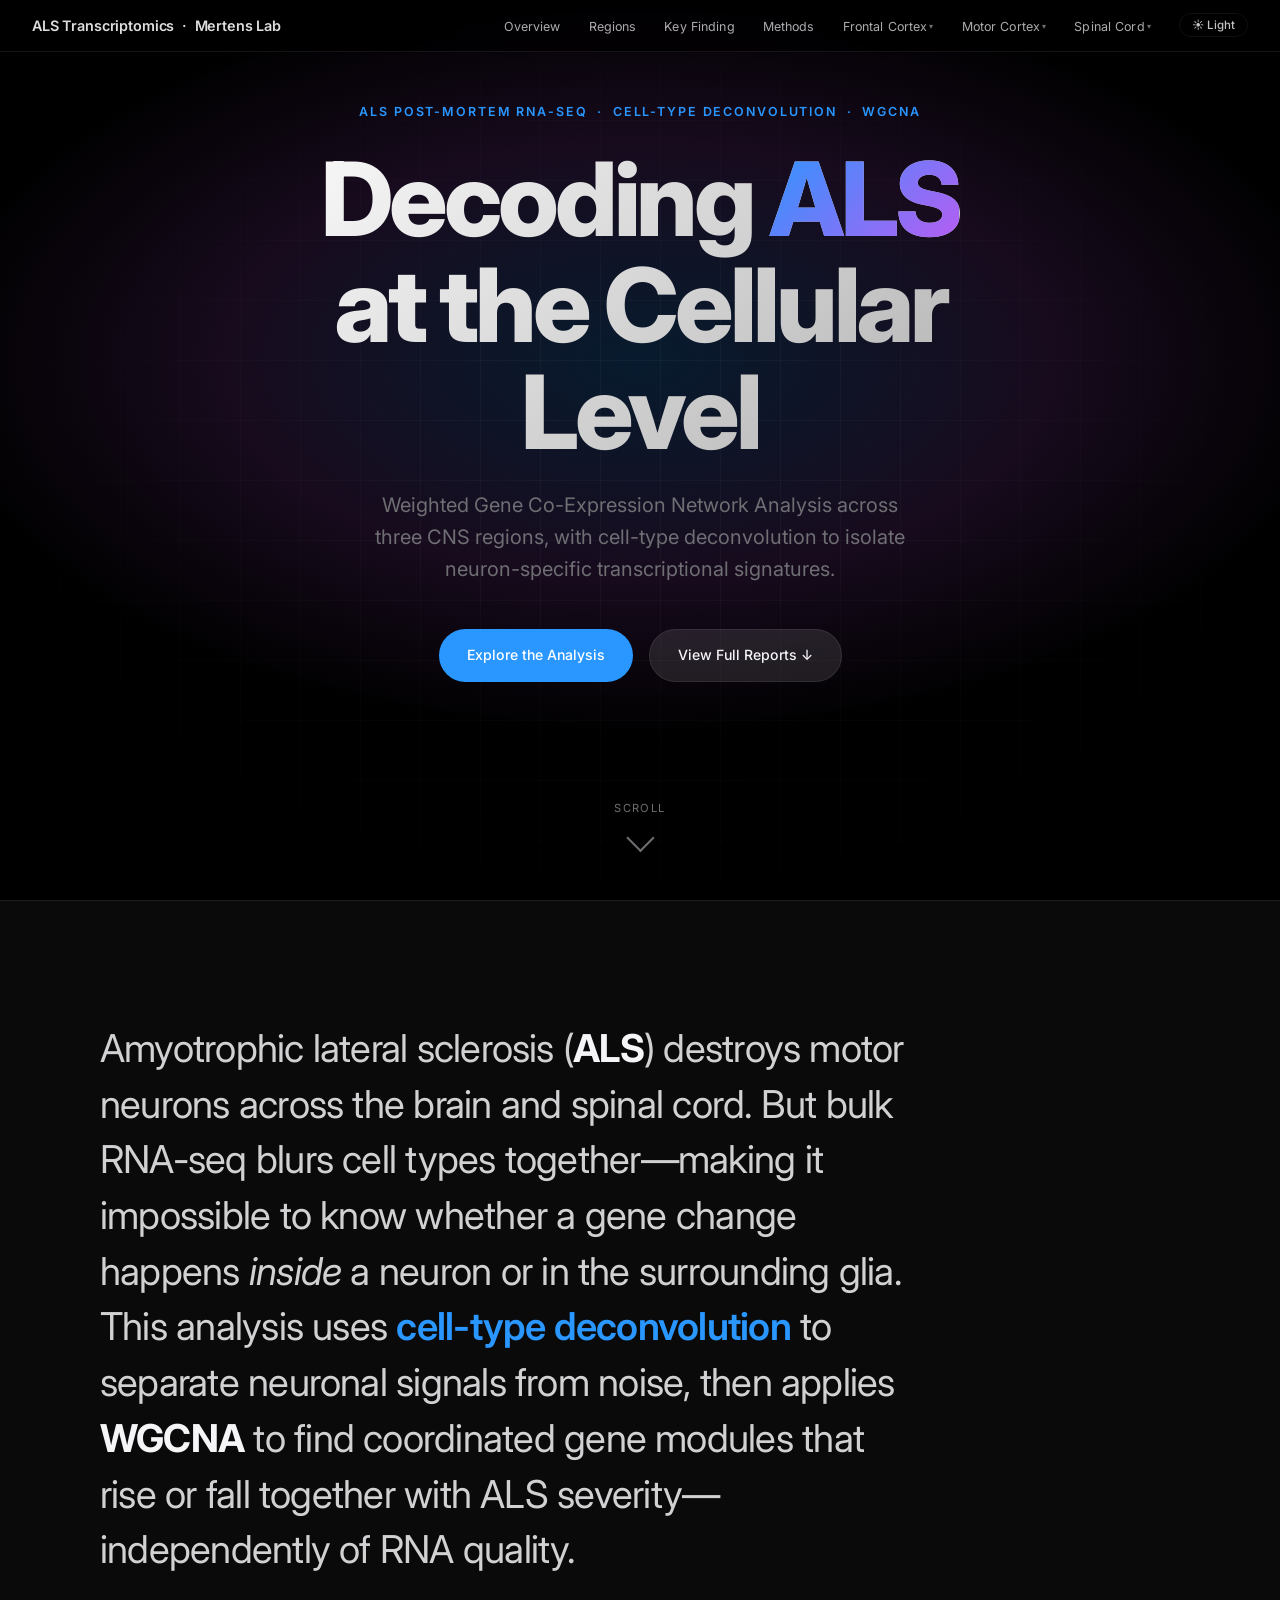
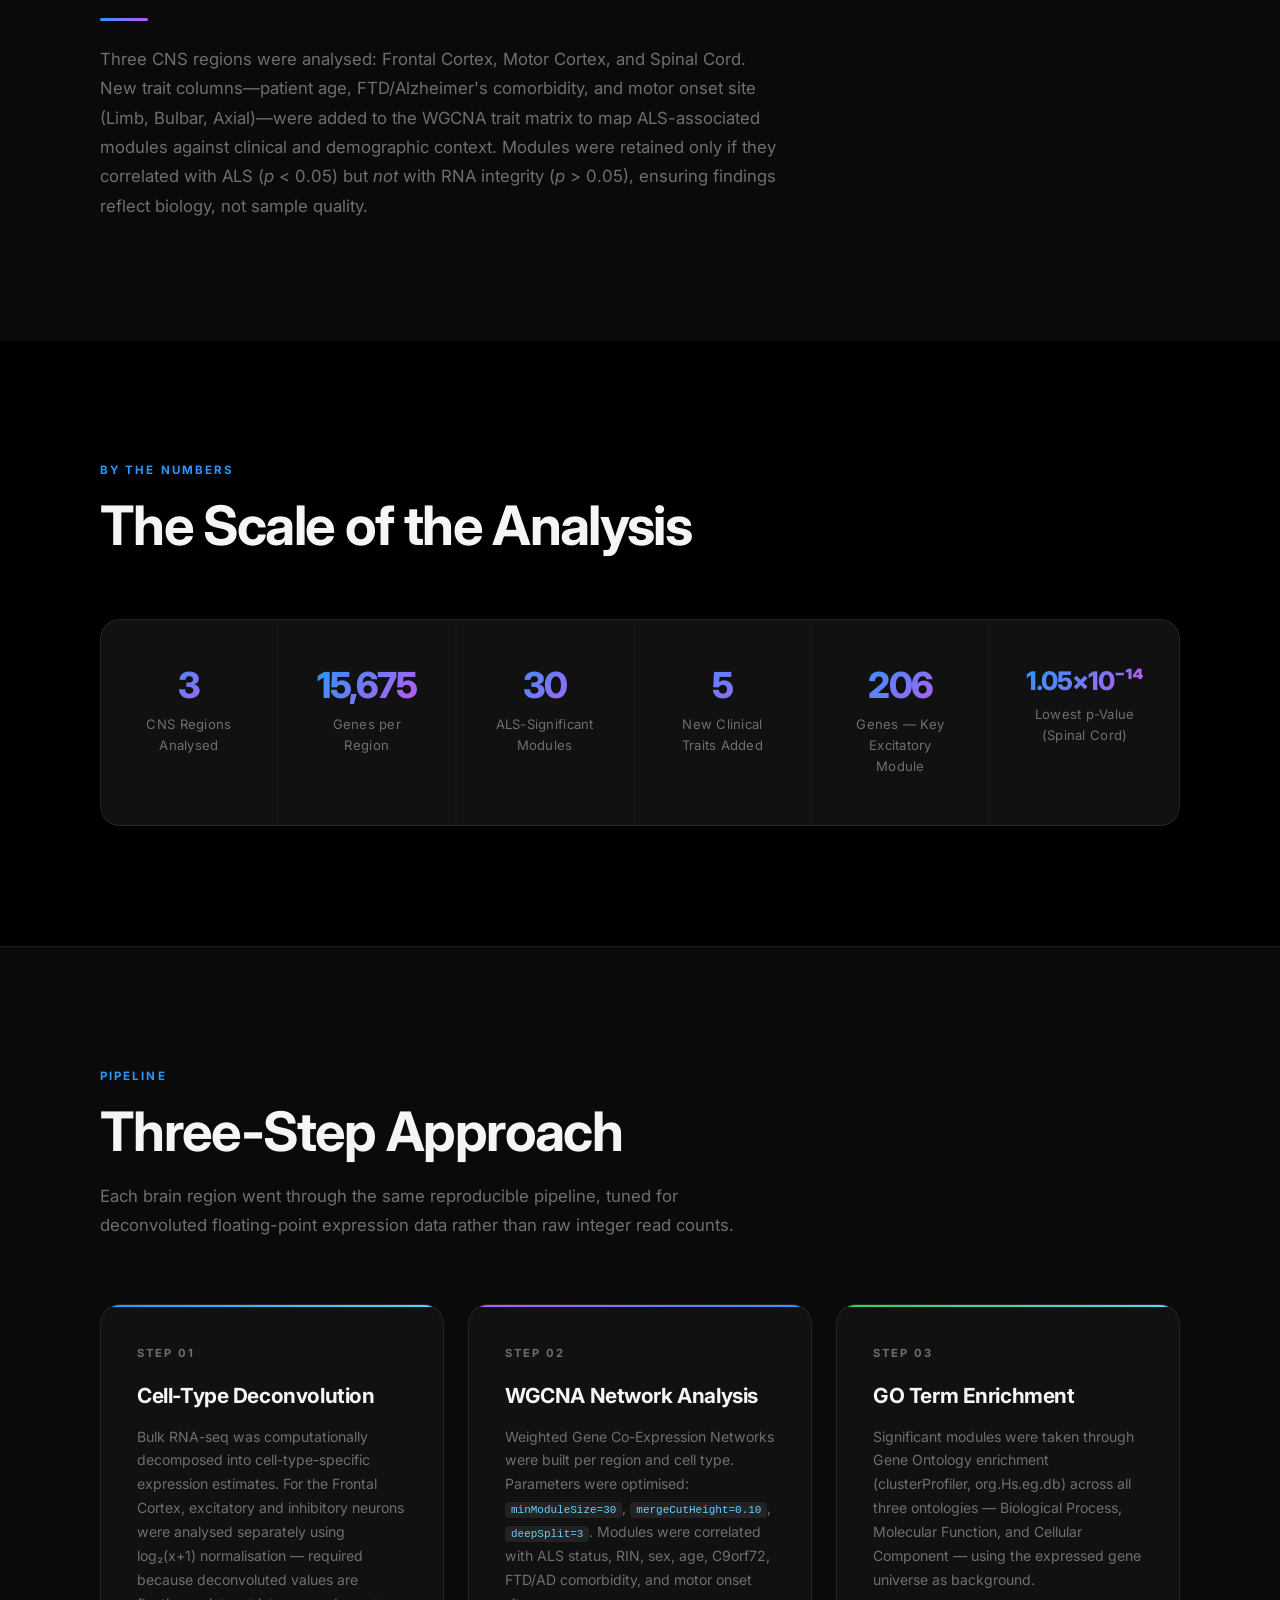
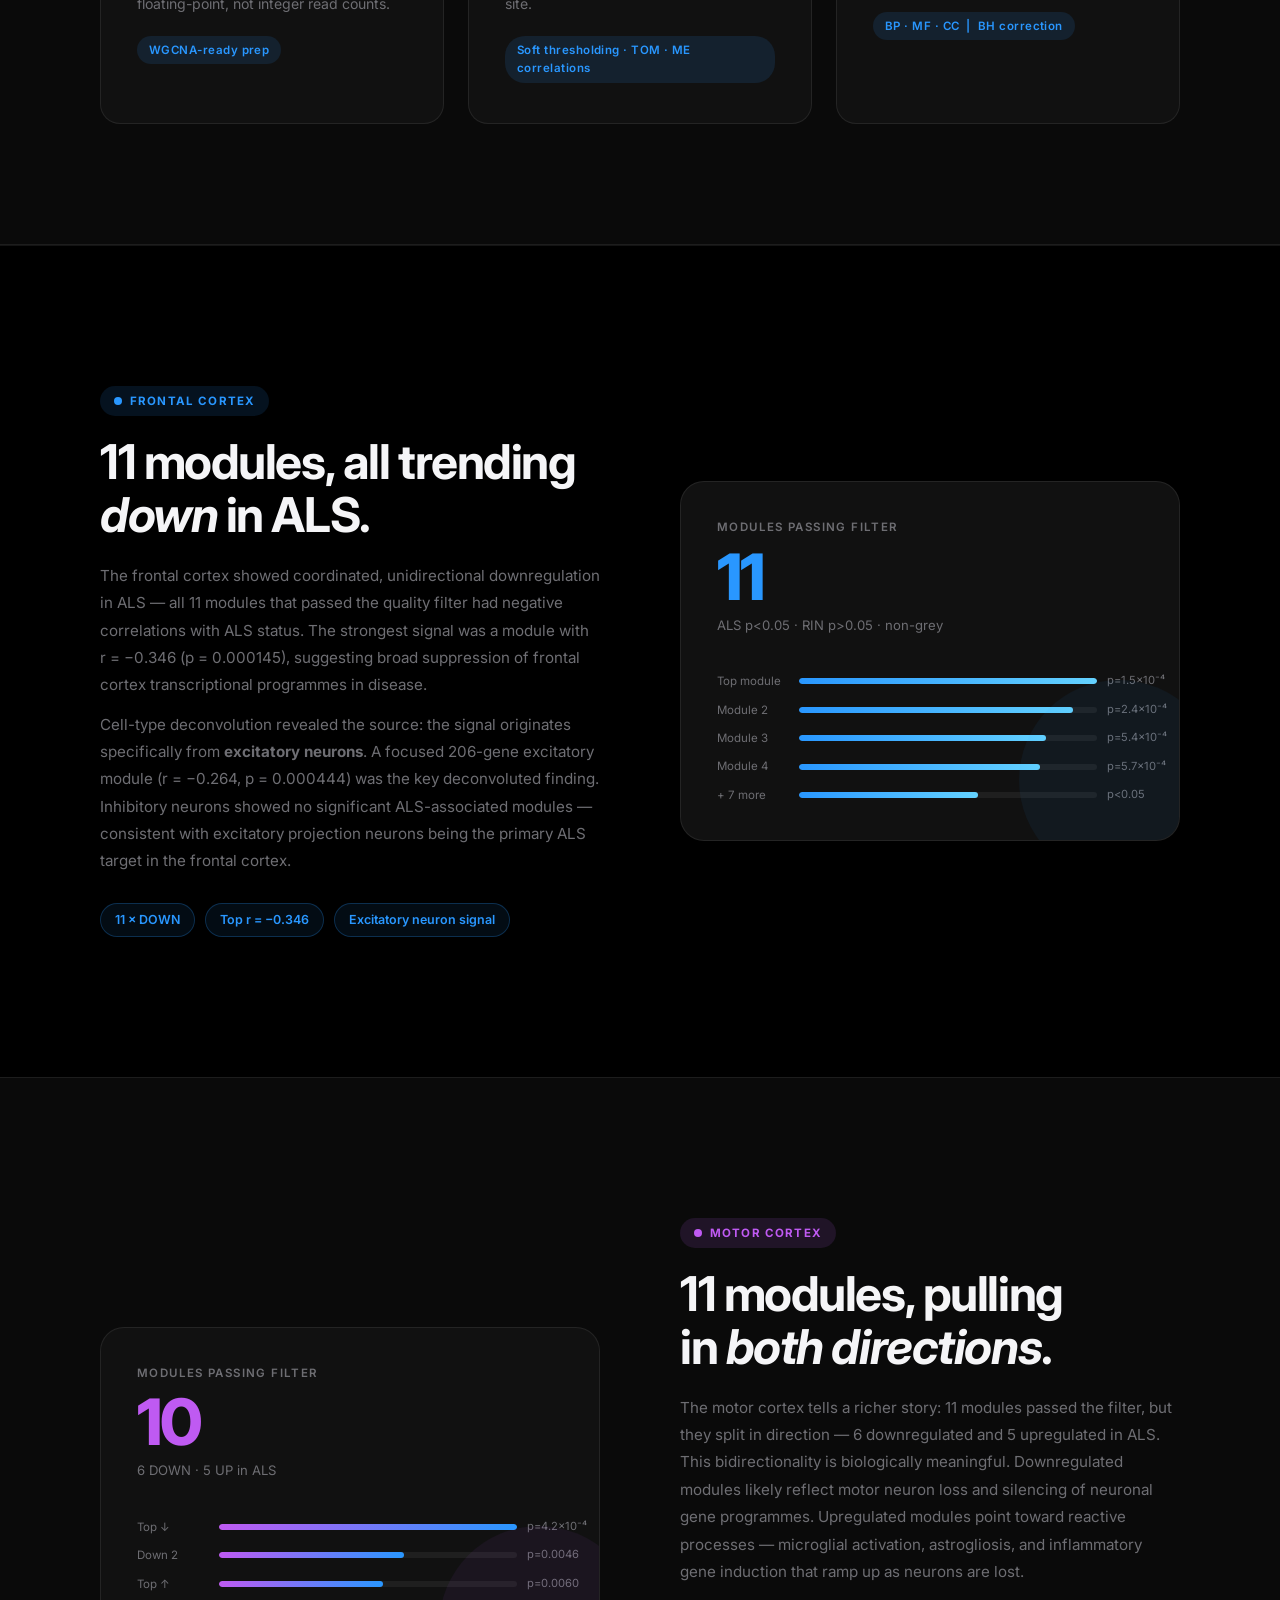
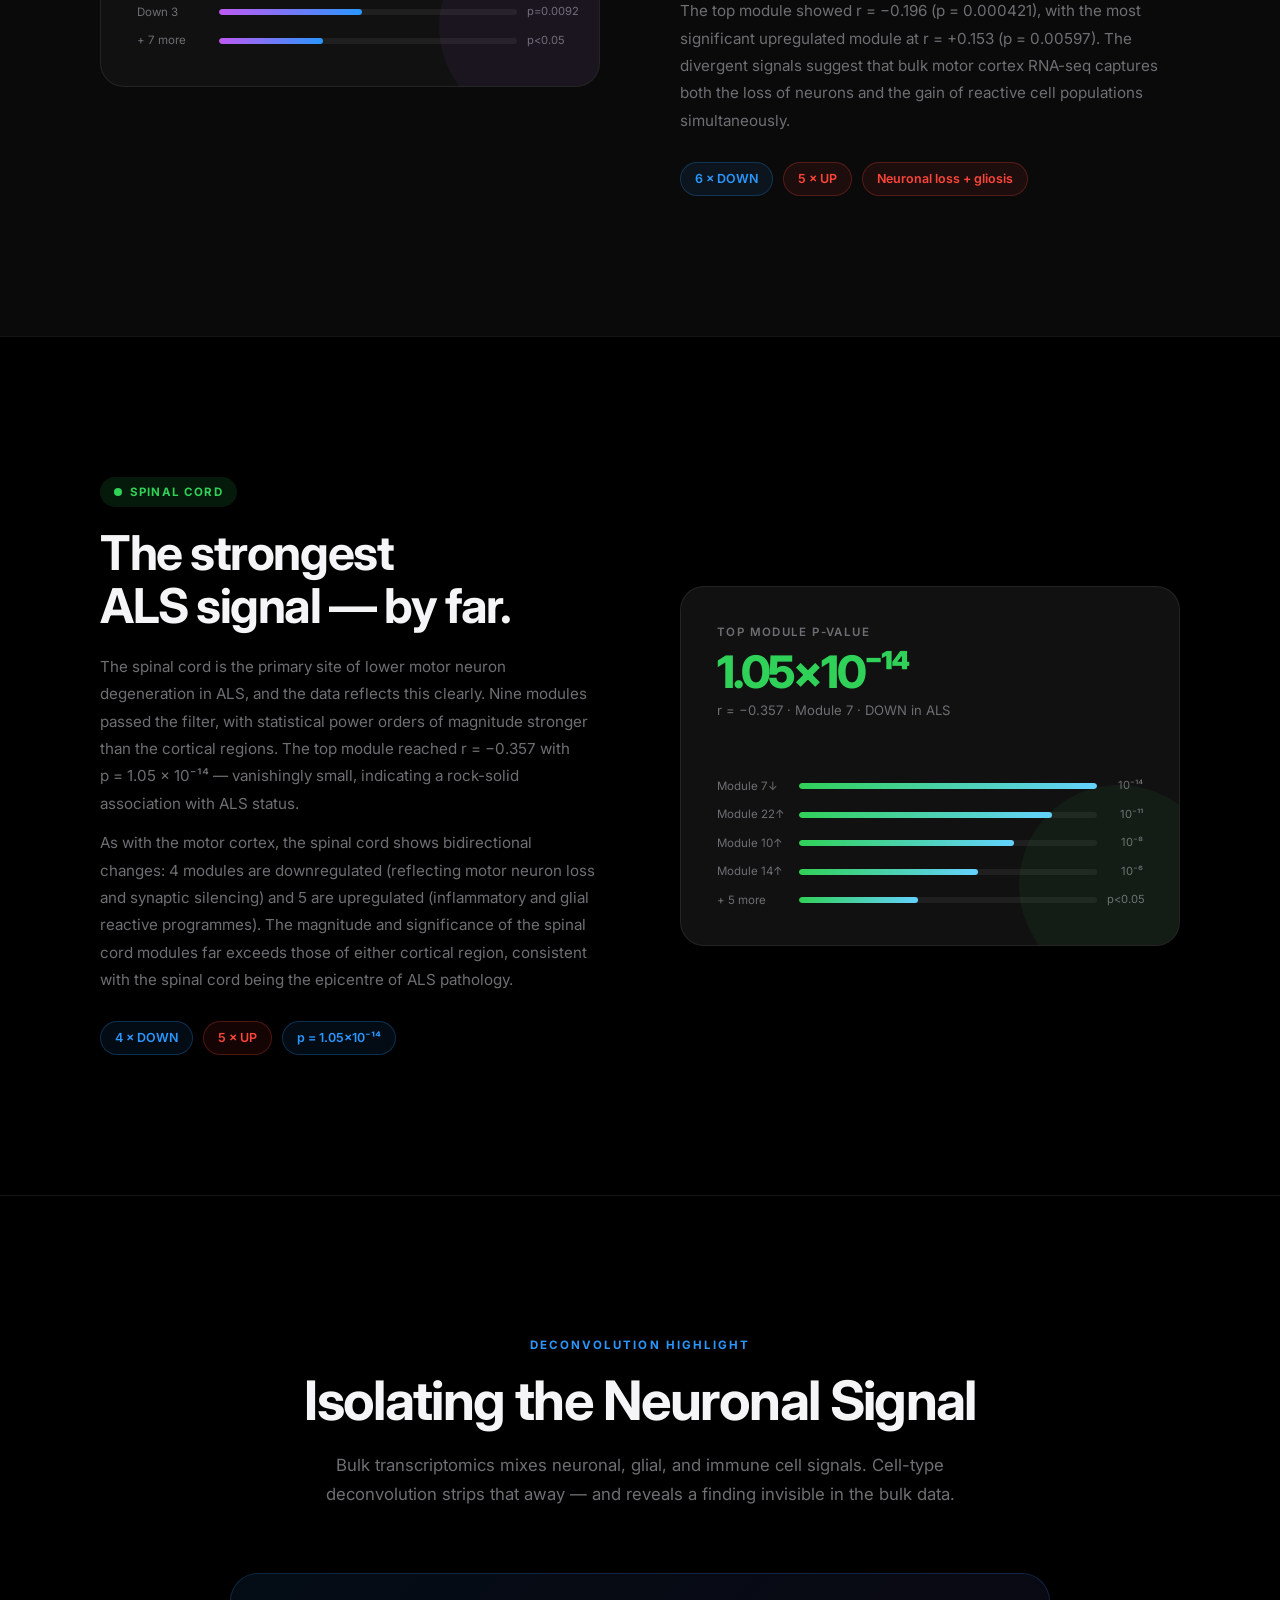
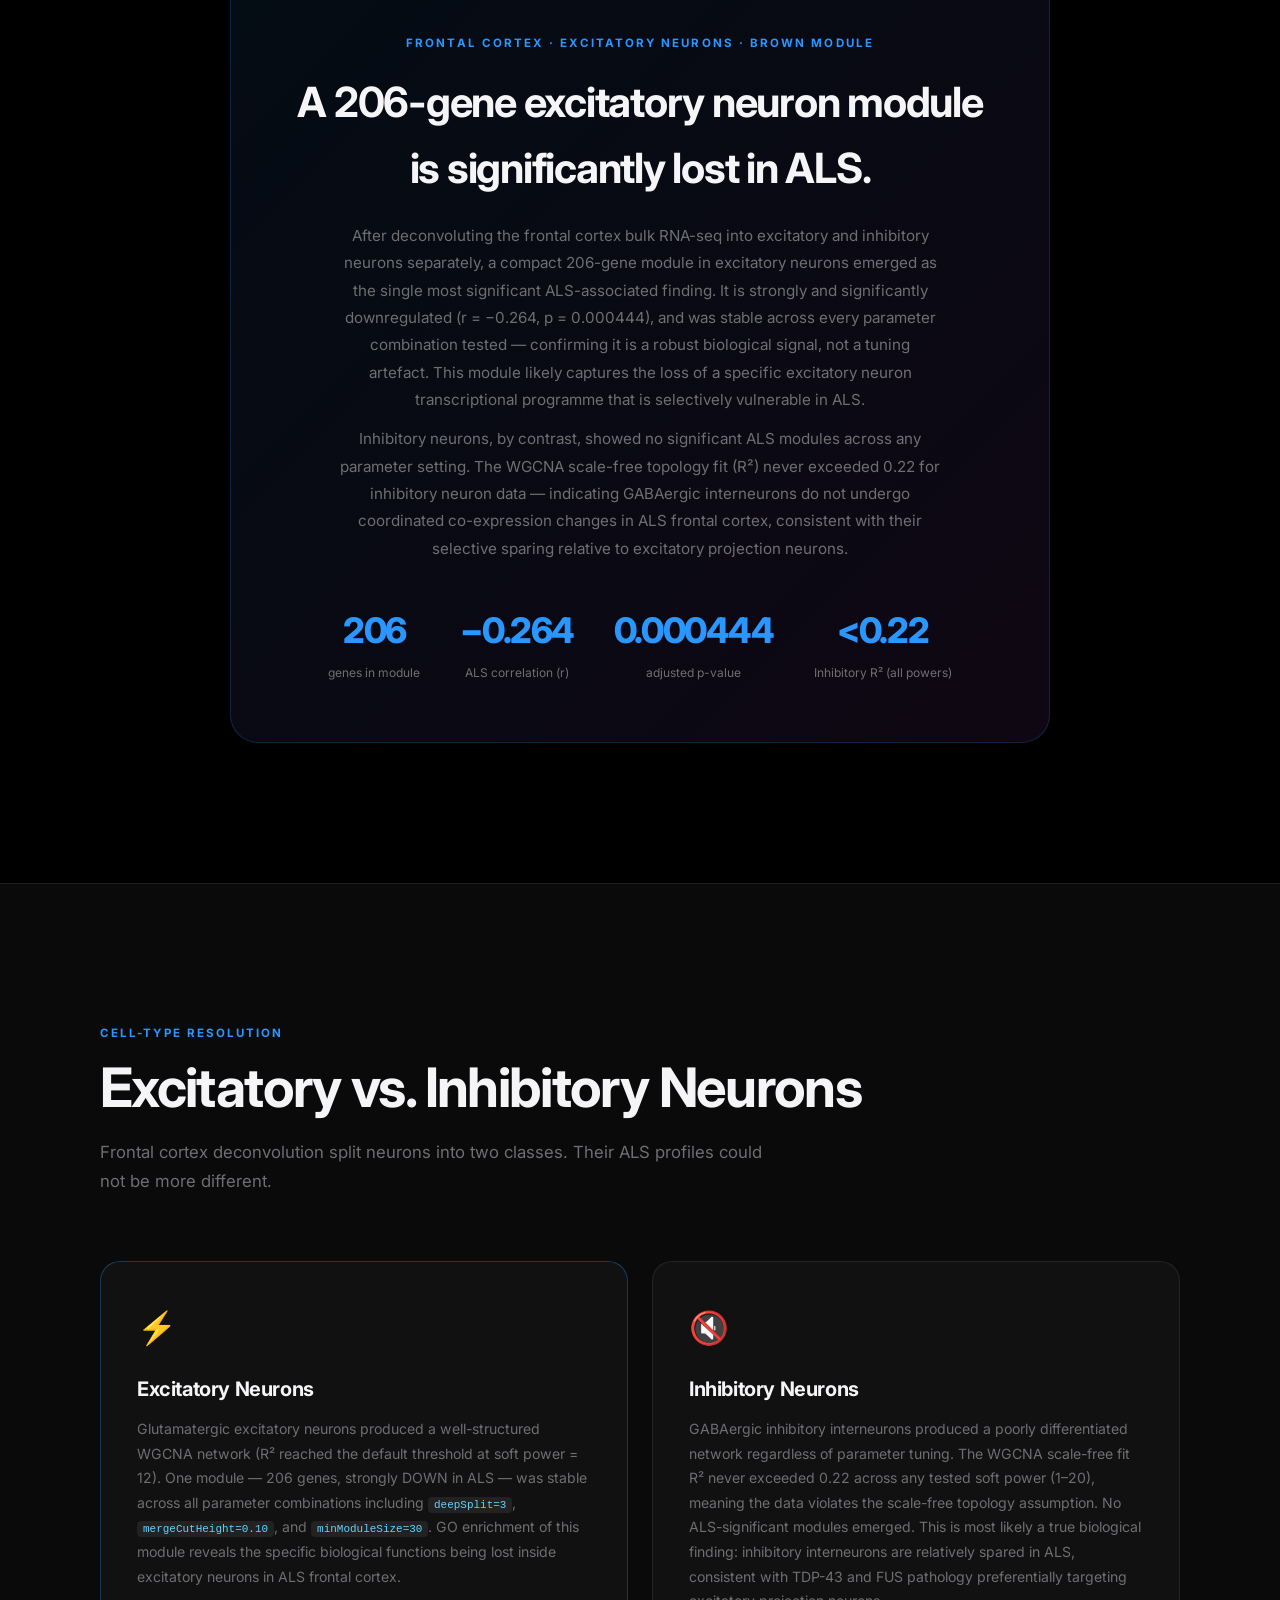
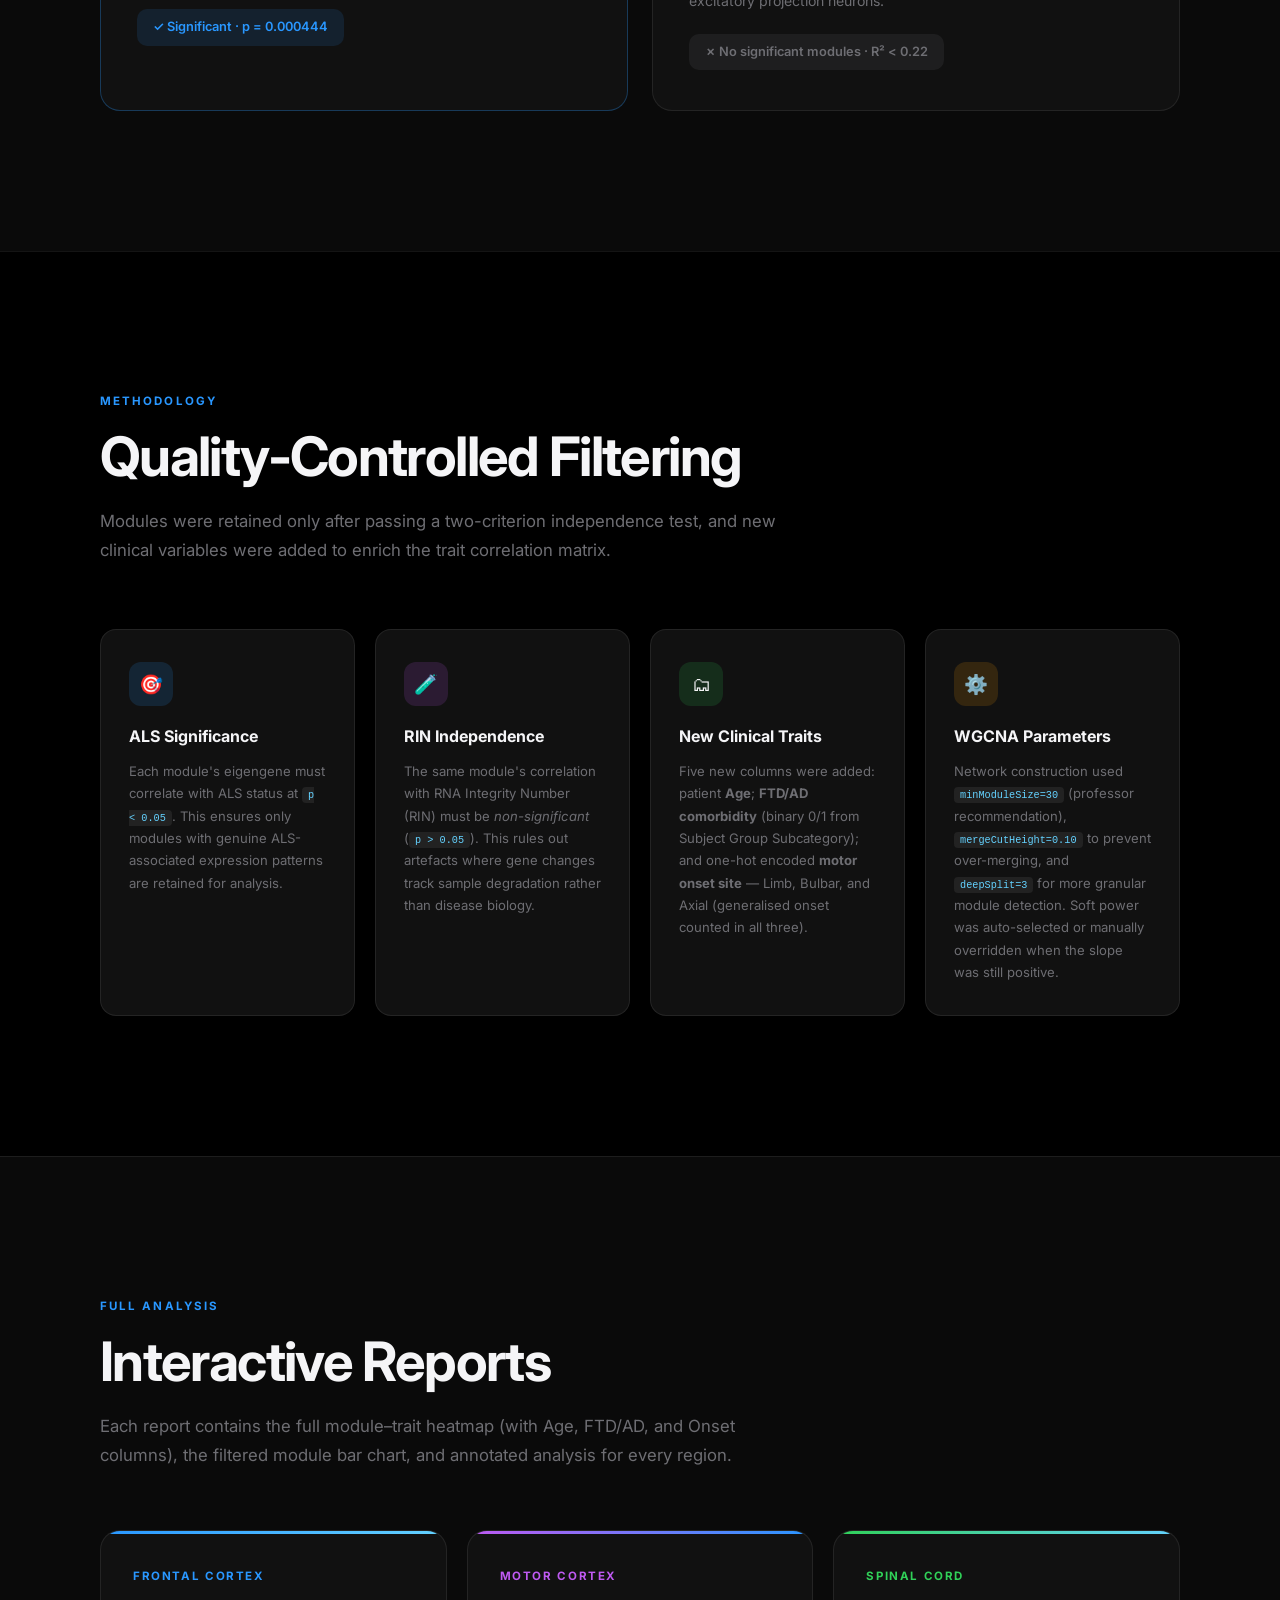
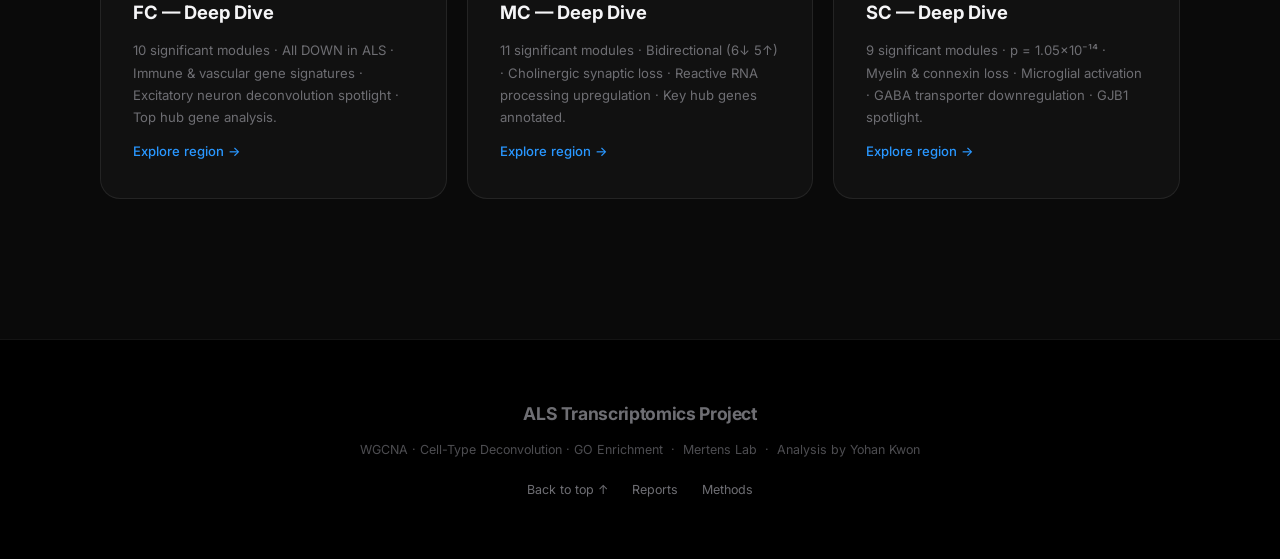
==== commit e762f794: "Add hero spacing and force GitHub Pages cache refresh - padding-bottom: 120px on .hero-content separ" ====
--- a/index.html
+++ b/index.html
@@ -83,7 +83,7 @@
       background-size: 60px 60px;
       mask-image: radial-gradient(ellipse 70% 70% at center, black 20%, transparent 80%);
     }
-    .hero-content { position: relative; z-index: 1; max-width: 860px; }
+    .hero-content { position: relative; z-index: 1; max-width: 860px; padding-bottom: 120px; }
     .hero-eyebrow {
       display: inline-block;
       font-size: 0.78rem; font-weight: 600; letter-spacing: 0.15em;
@@ -127,9 +127,9 @@
     }
     .btn-secondary:hover { background: rgba(255,255,255,0.18); transform: scale(1.03); }
     .scroll-hint {
-      position: absolute; bottom: 40px; left: 50%; transform: translateX(-50%);
+      position: absolute; bottom: 52px; left: 50%; transform: translateX(-50%);
       opacity: 0; animation: fadeIn 1s 1.4s ease forwards;
-      display: flex; flex-direction: column; align-items: center; gap: 8px;
+      display: flex; flex-direction: column; align-items: center; gap: 10px;
     }
     .scroll-hint span { font-size: 0.7rem; letter-spacing: 0.12em; text-transform: uppercase; color: var(--grey); }
     .scroll-arrow {
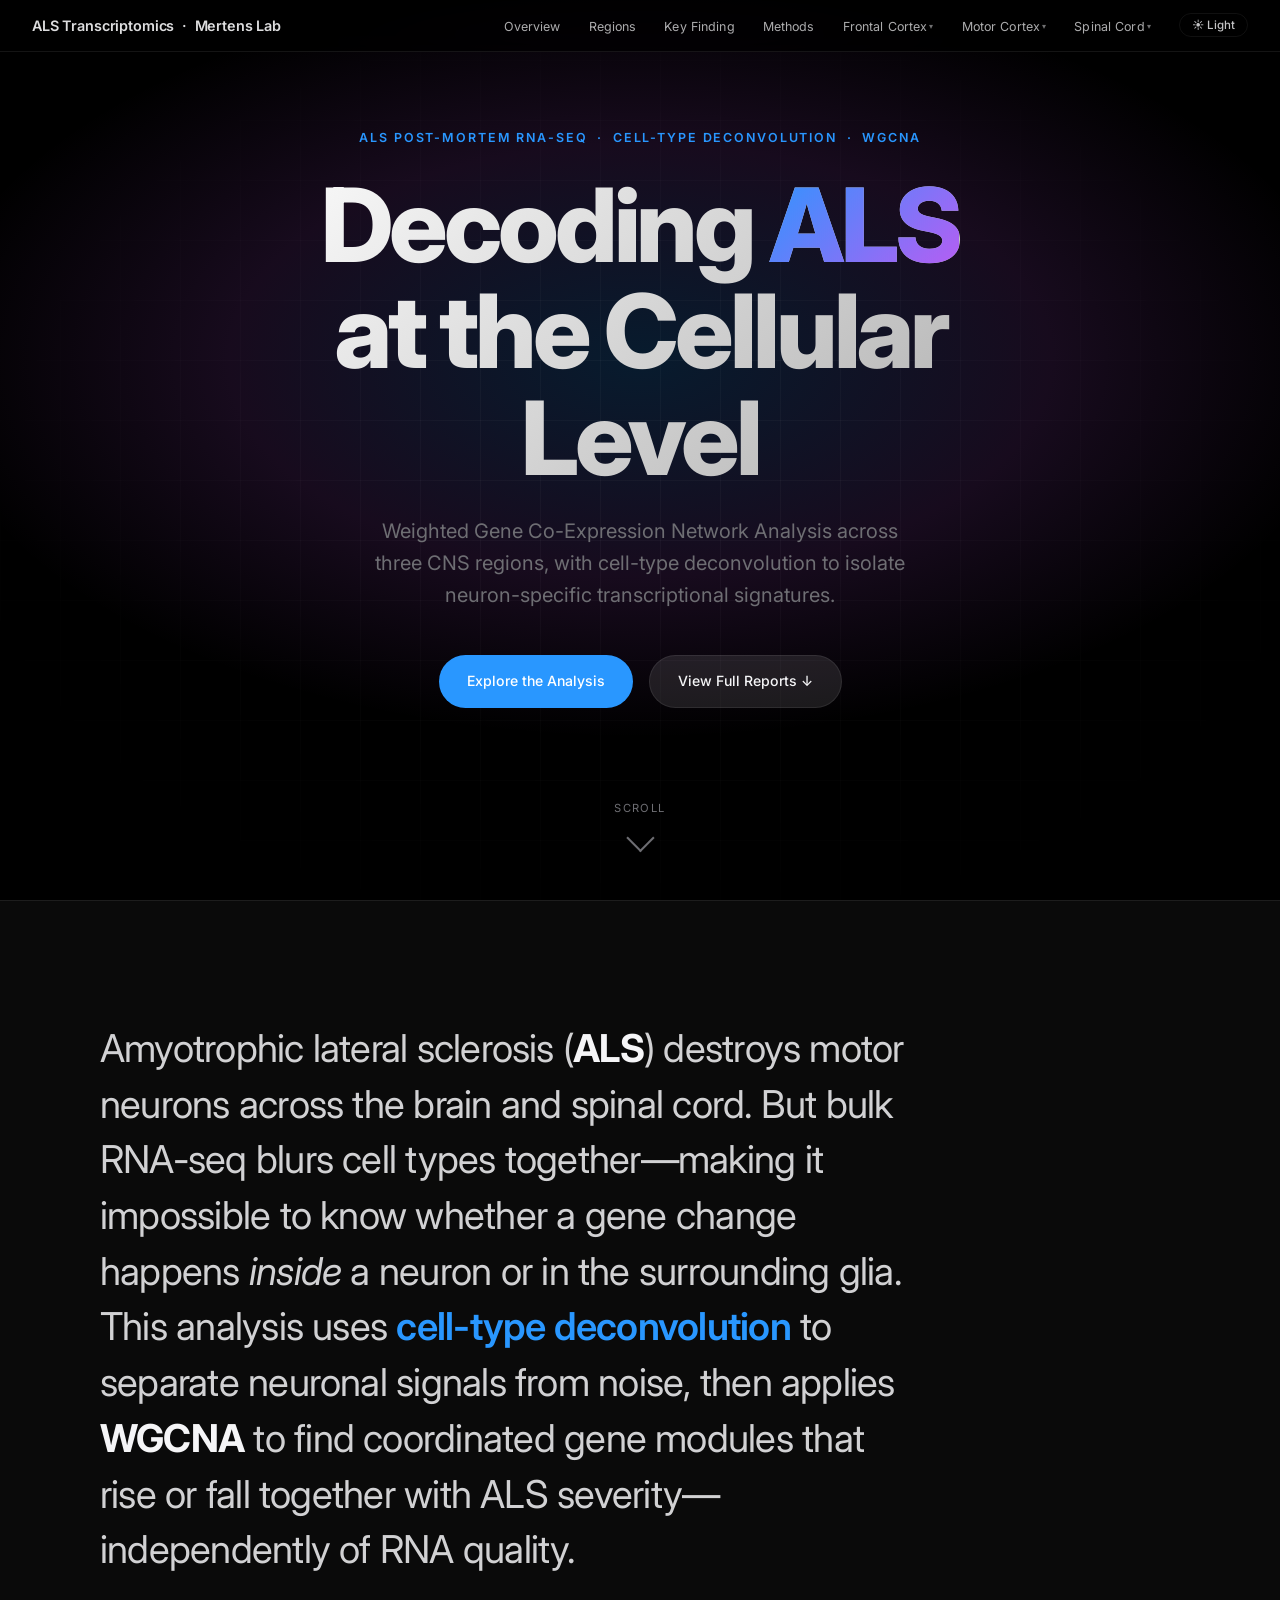
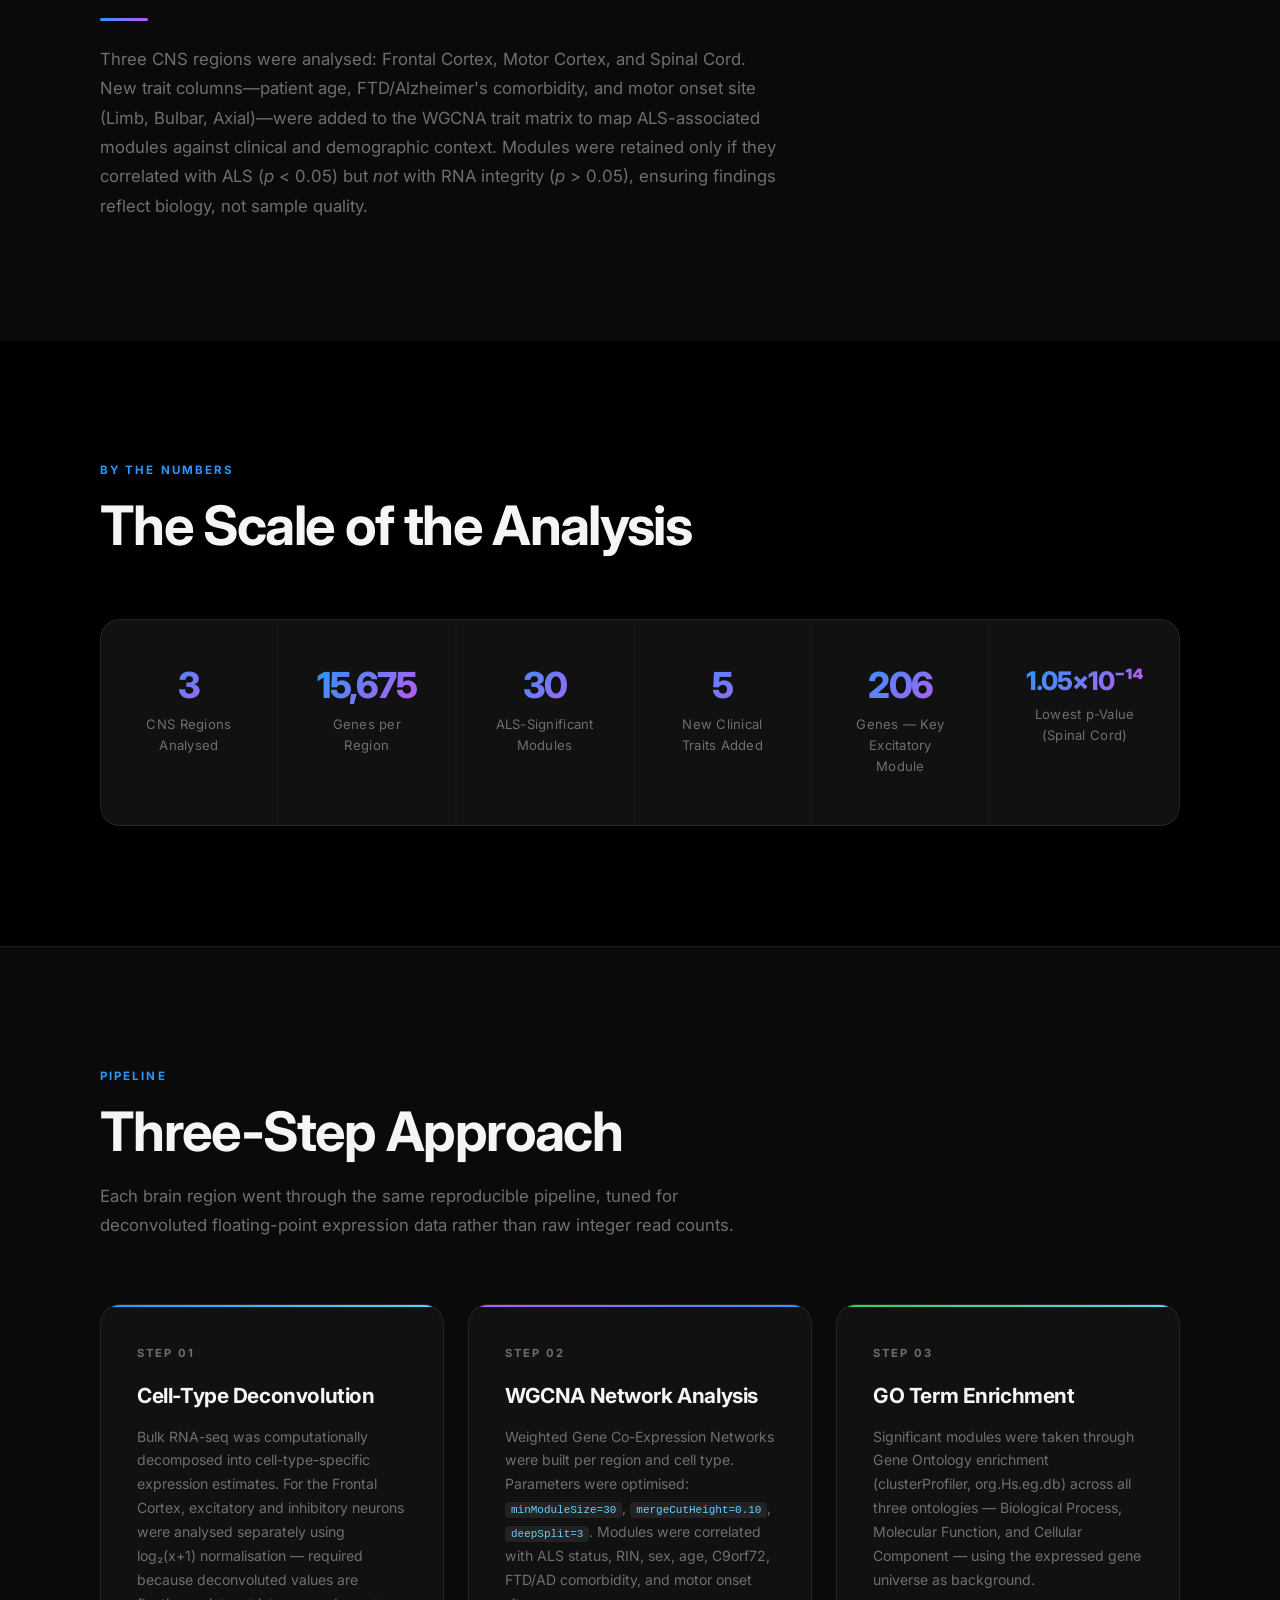
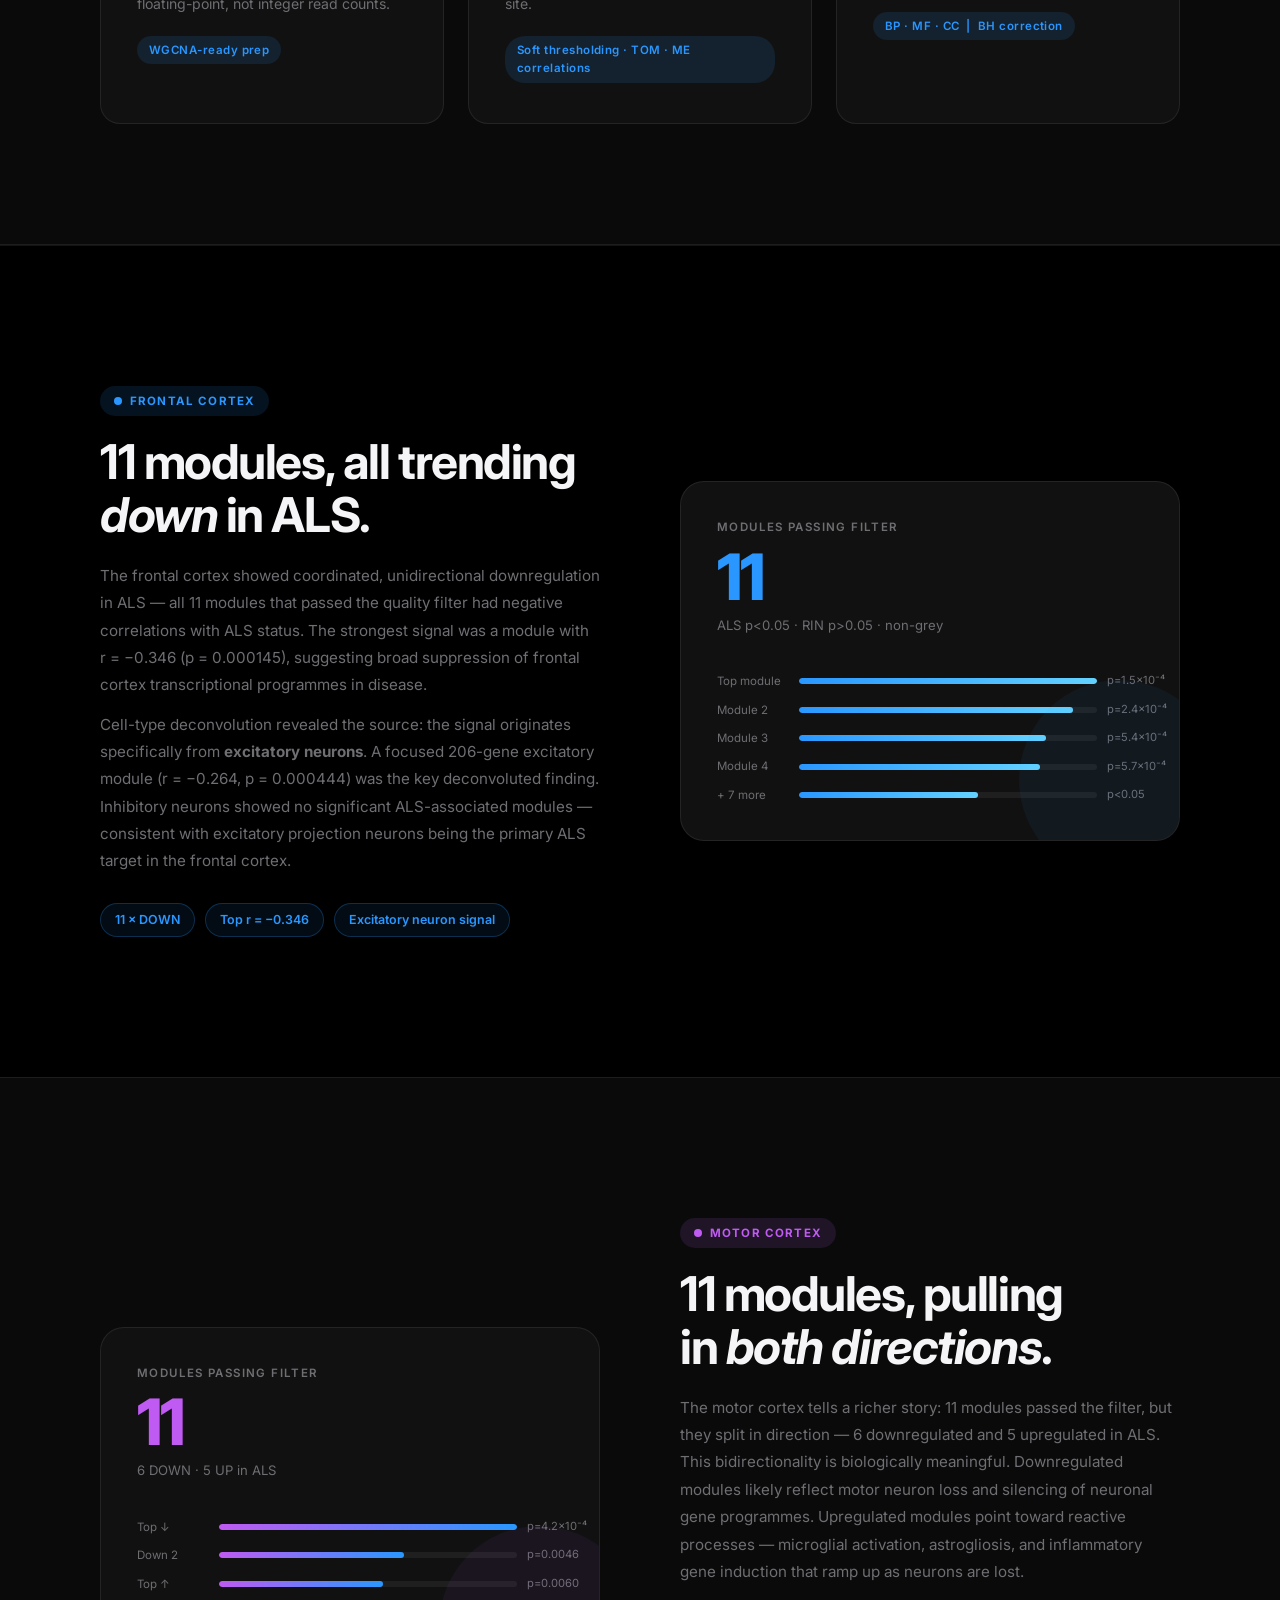
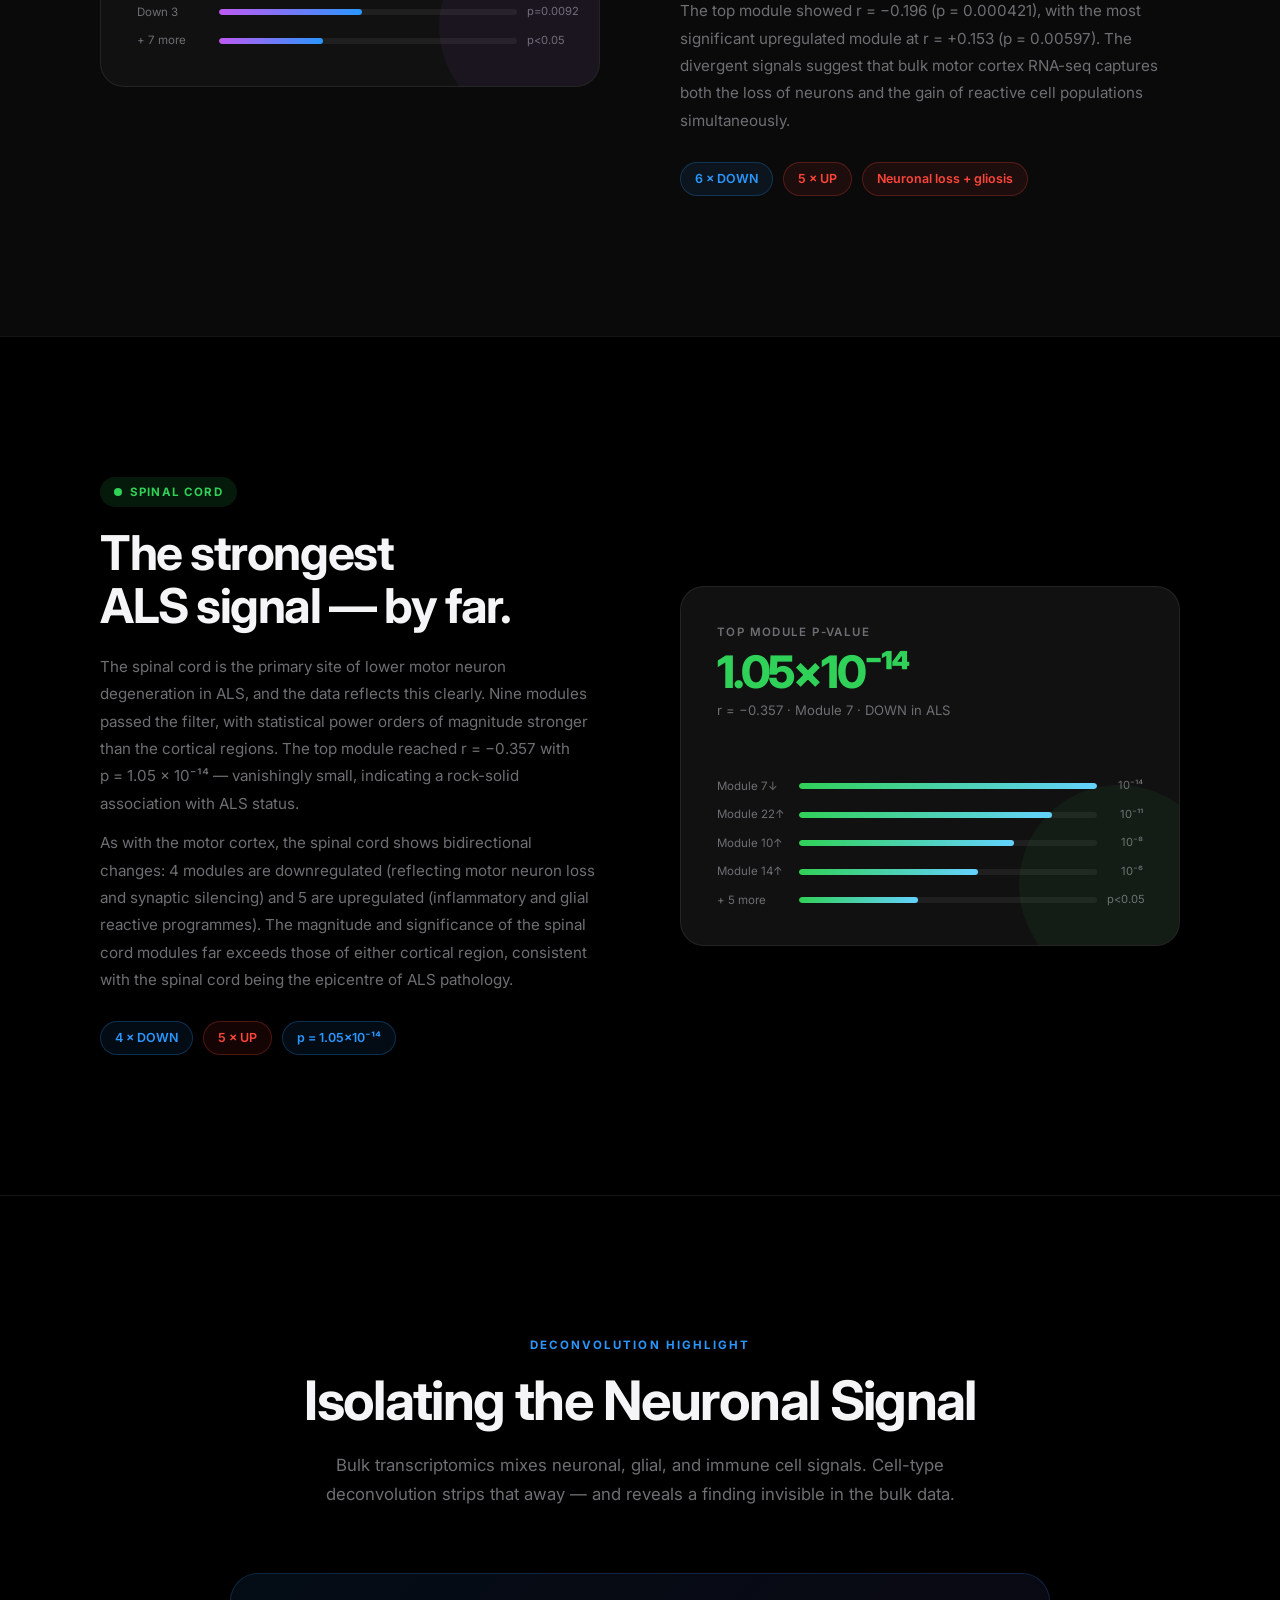
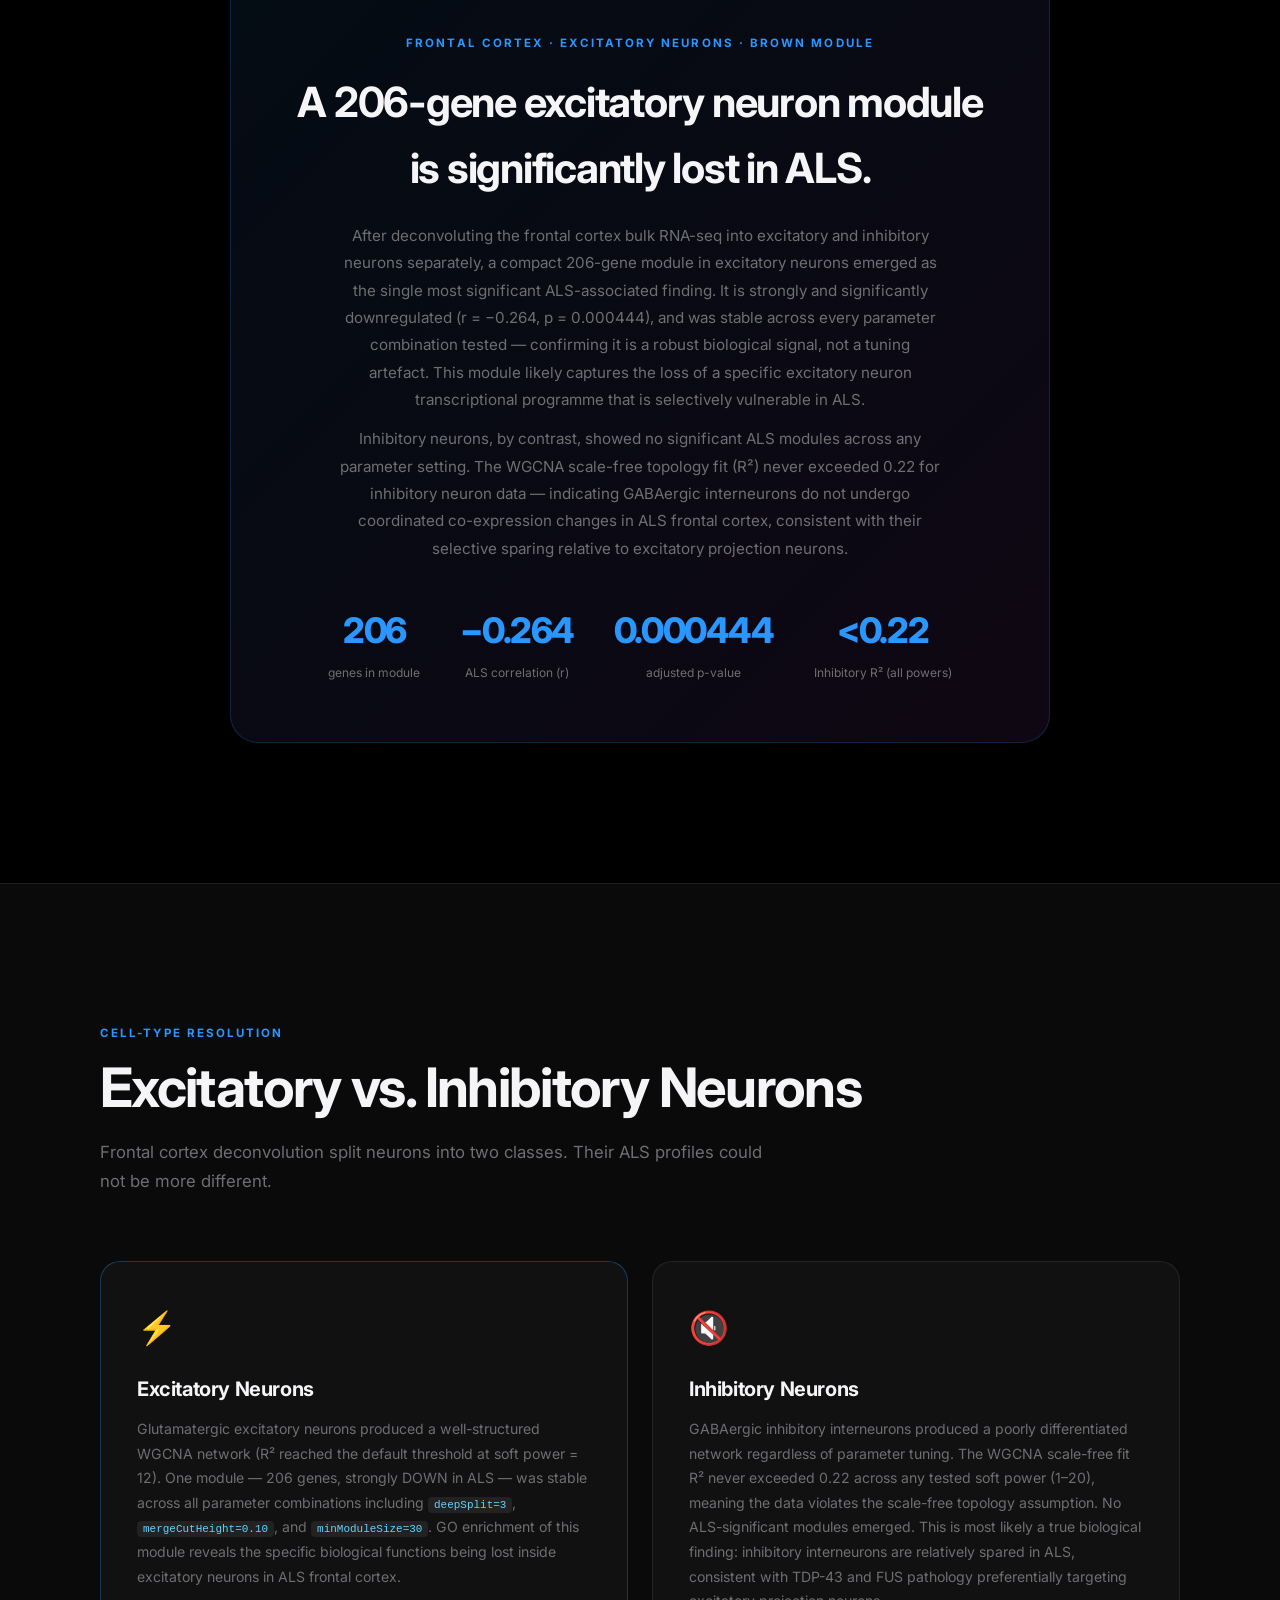
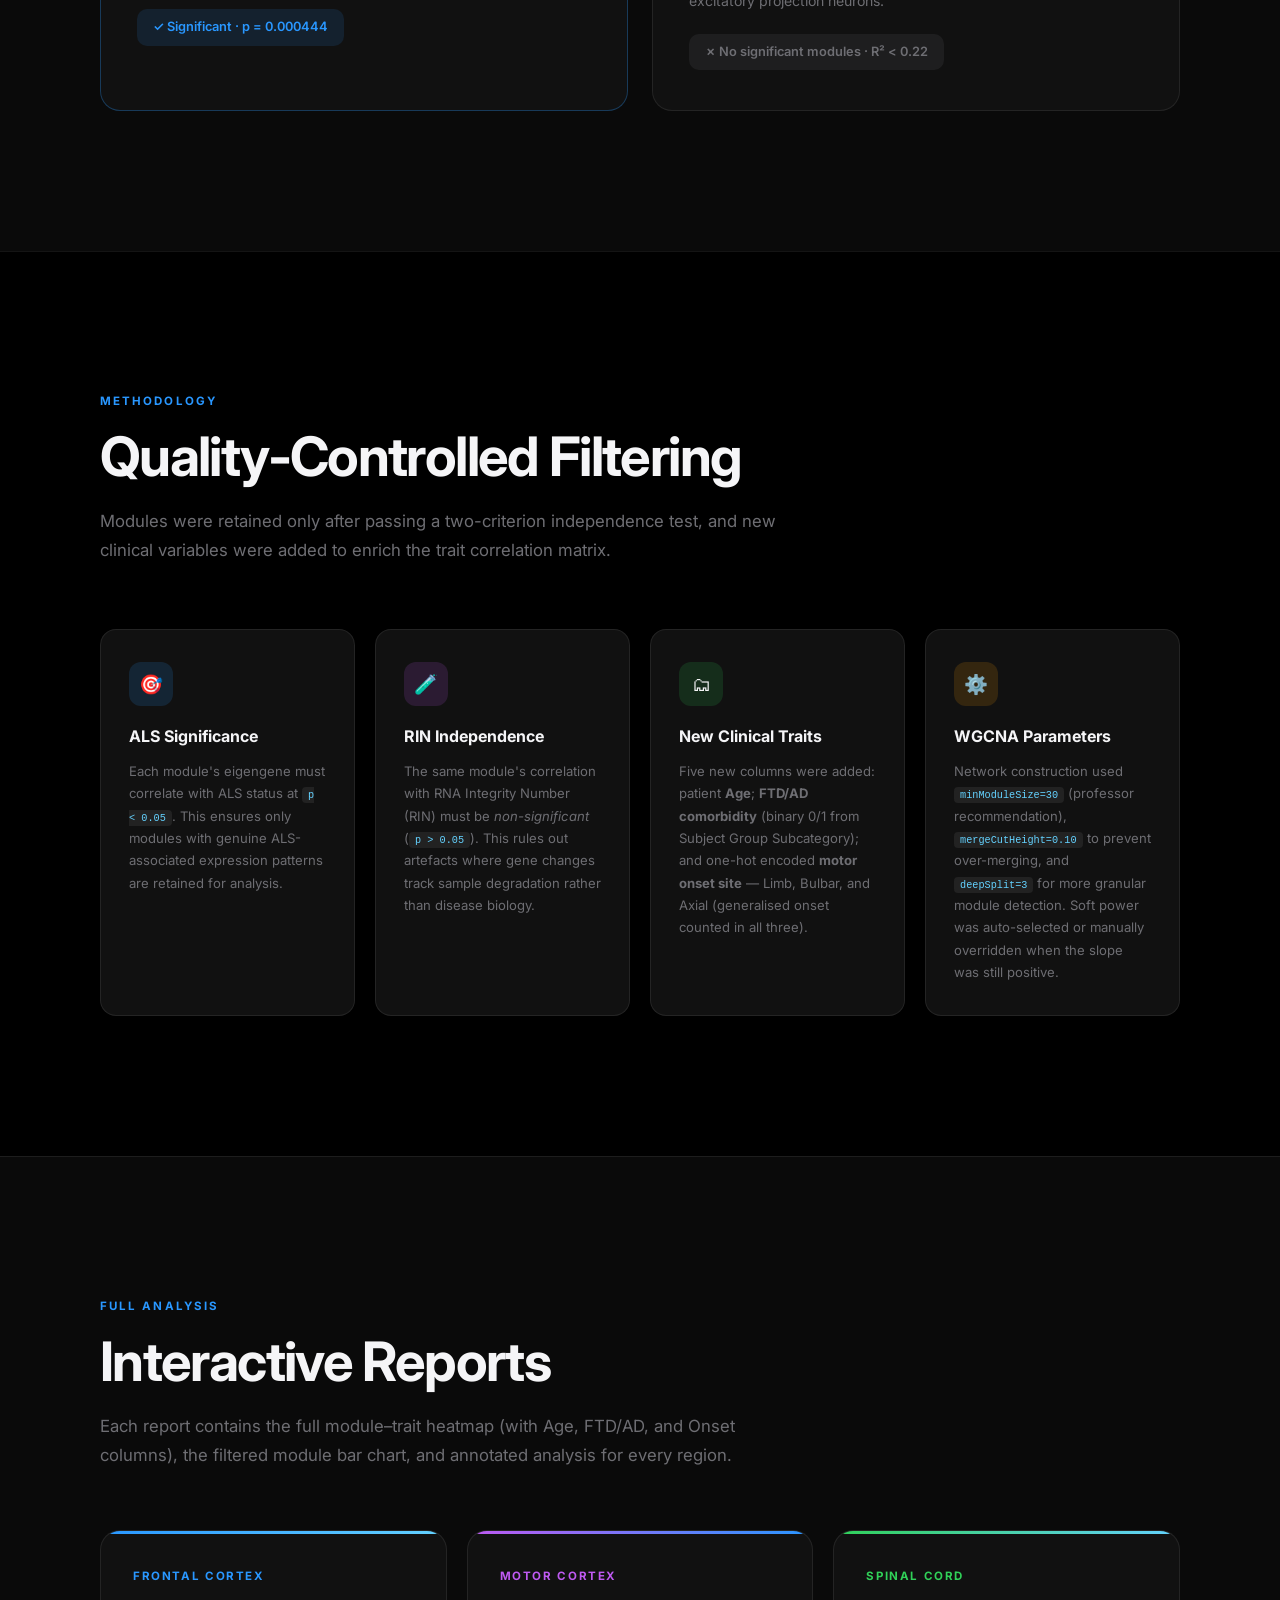
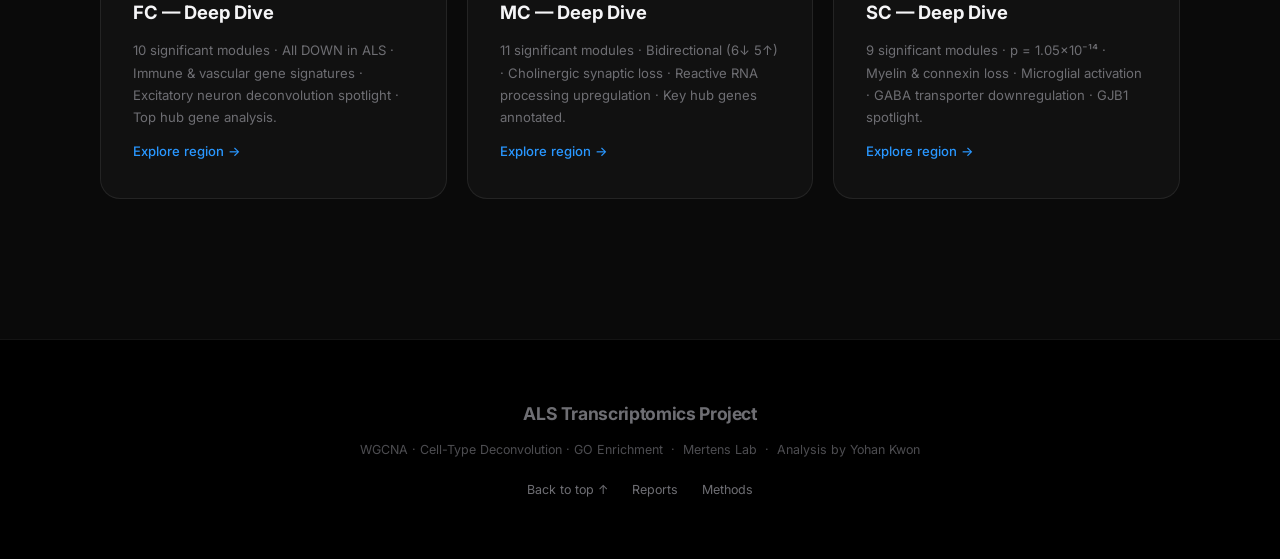
==== commit a9b095b8: "Fix Home hero content covered by fixed nav - Add padding-top: 52px to #hero so centered content clea" ====
--- a/index.html
+++ b/index.html
@@ -60,7 +60,7 @@
     #hero {
       min-height: 100vh;
       display: flex; flex-direction: column; align-items: center; justify-content: center;
-      position: relative; overflow: hidden; text-align: center; padding: 0 24px;
+      position: relative; overflow: hidden; text-align: center; padding: 52px 24px 0;
     }
     .hero-bg {
       position: absolute; inset: 0; z-index: 0;
